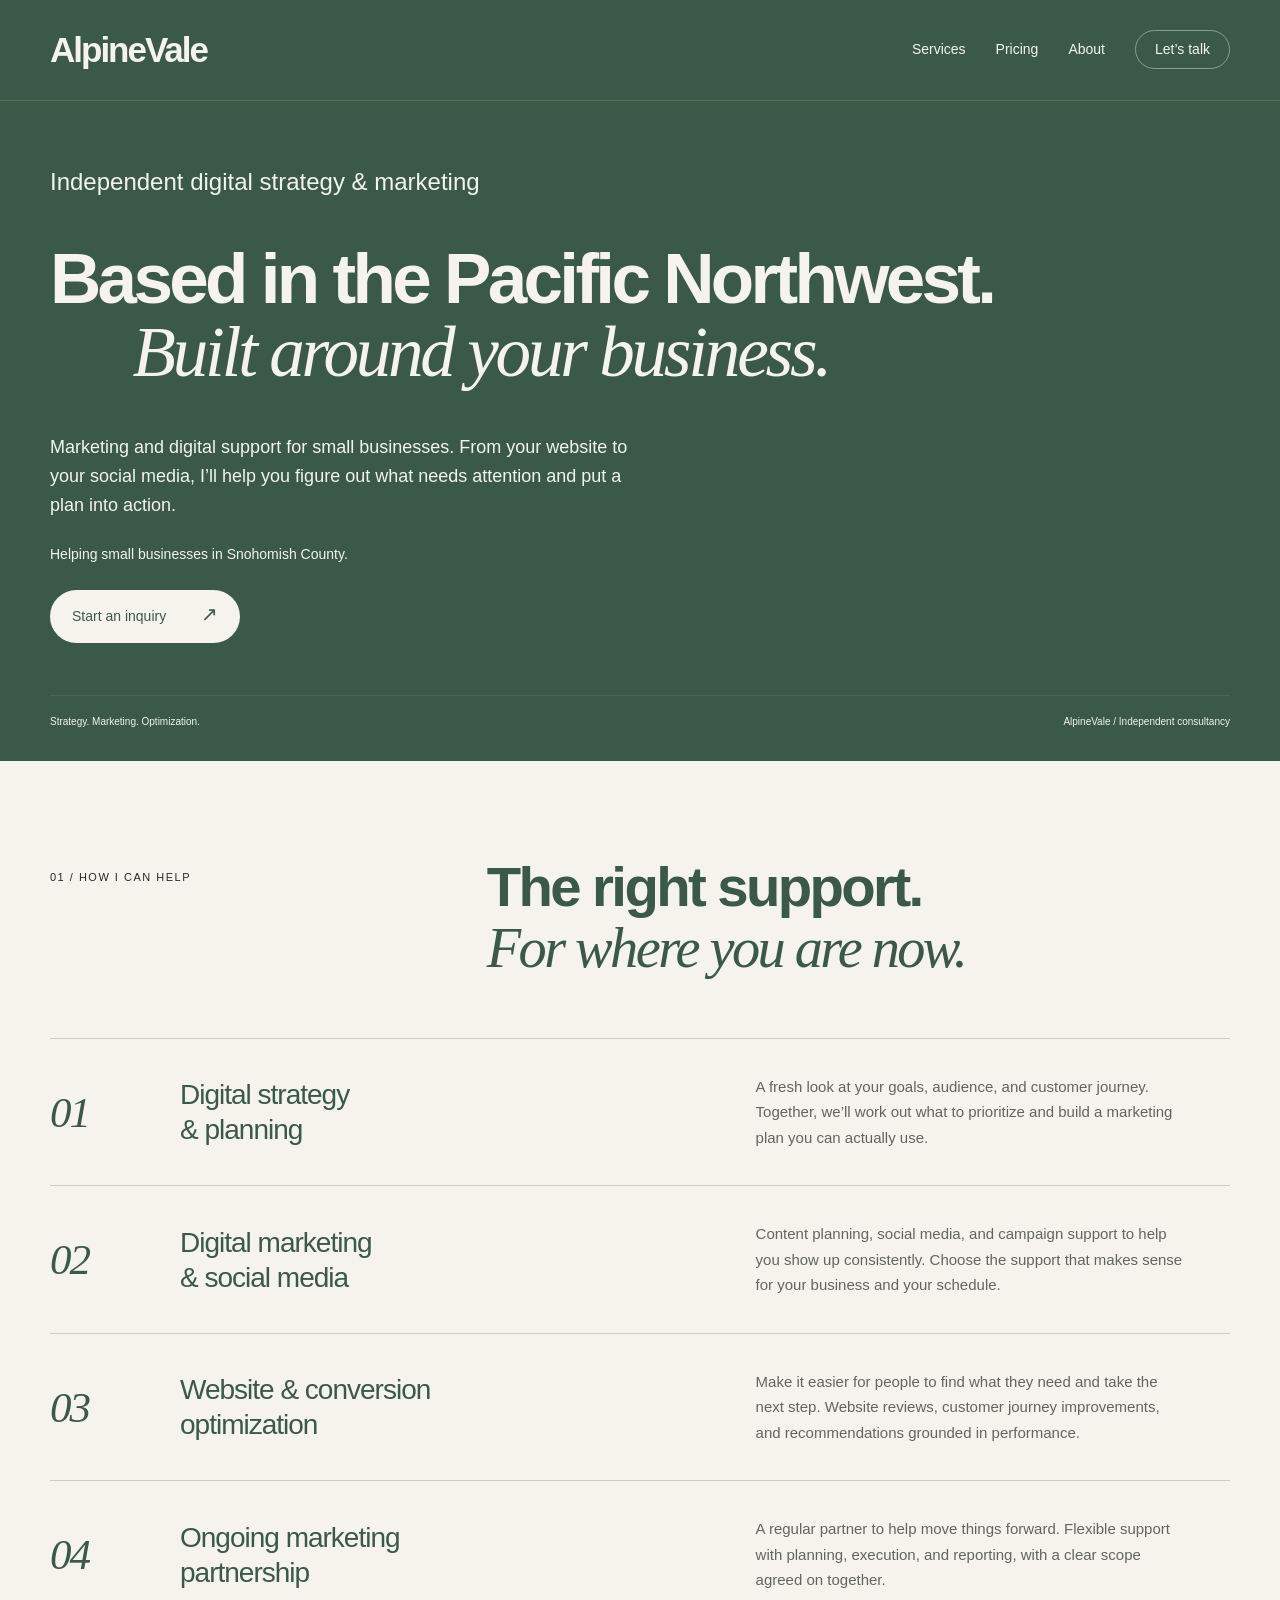
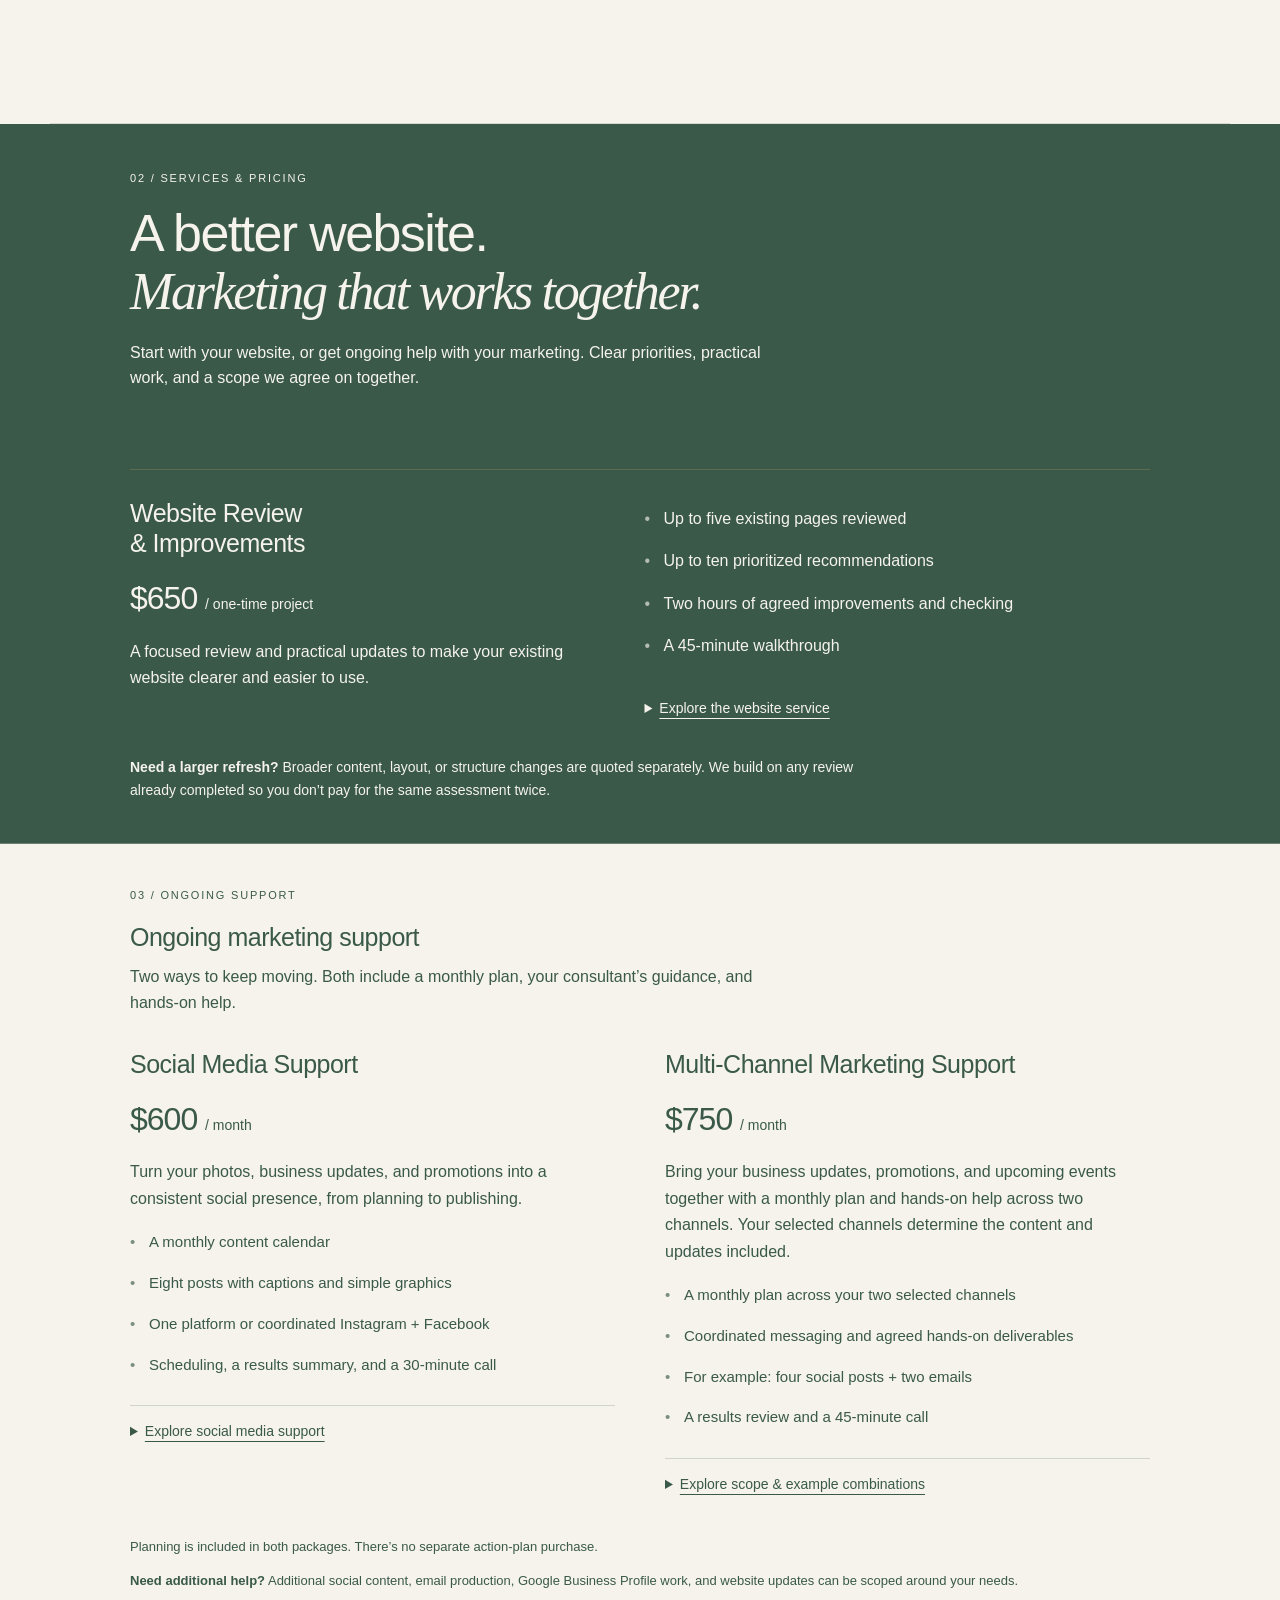
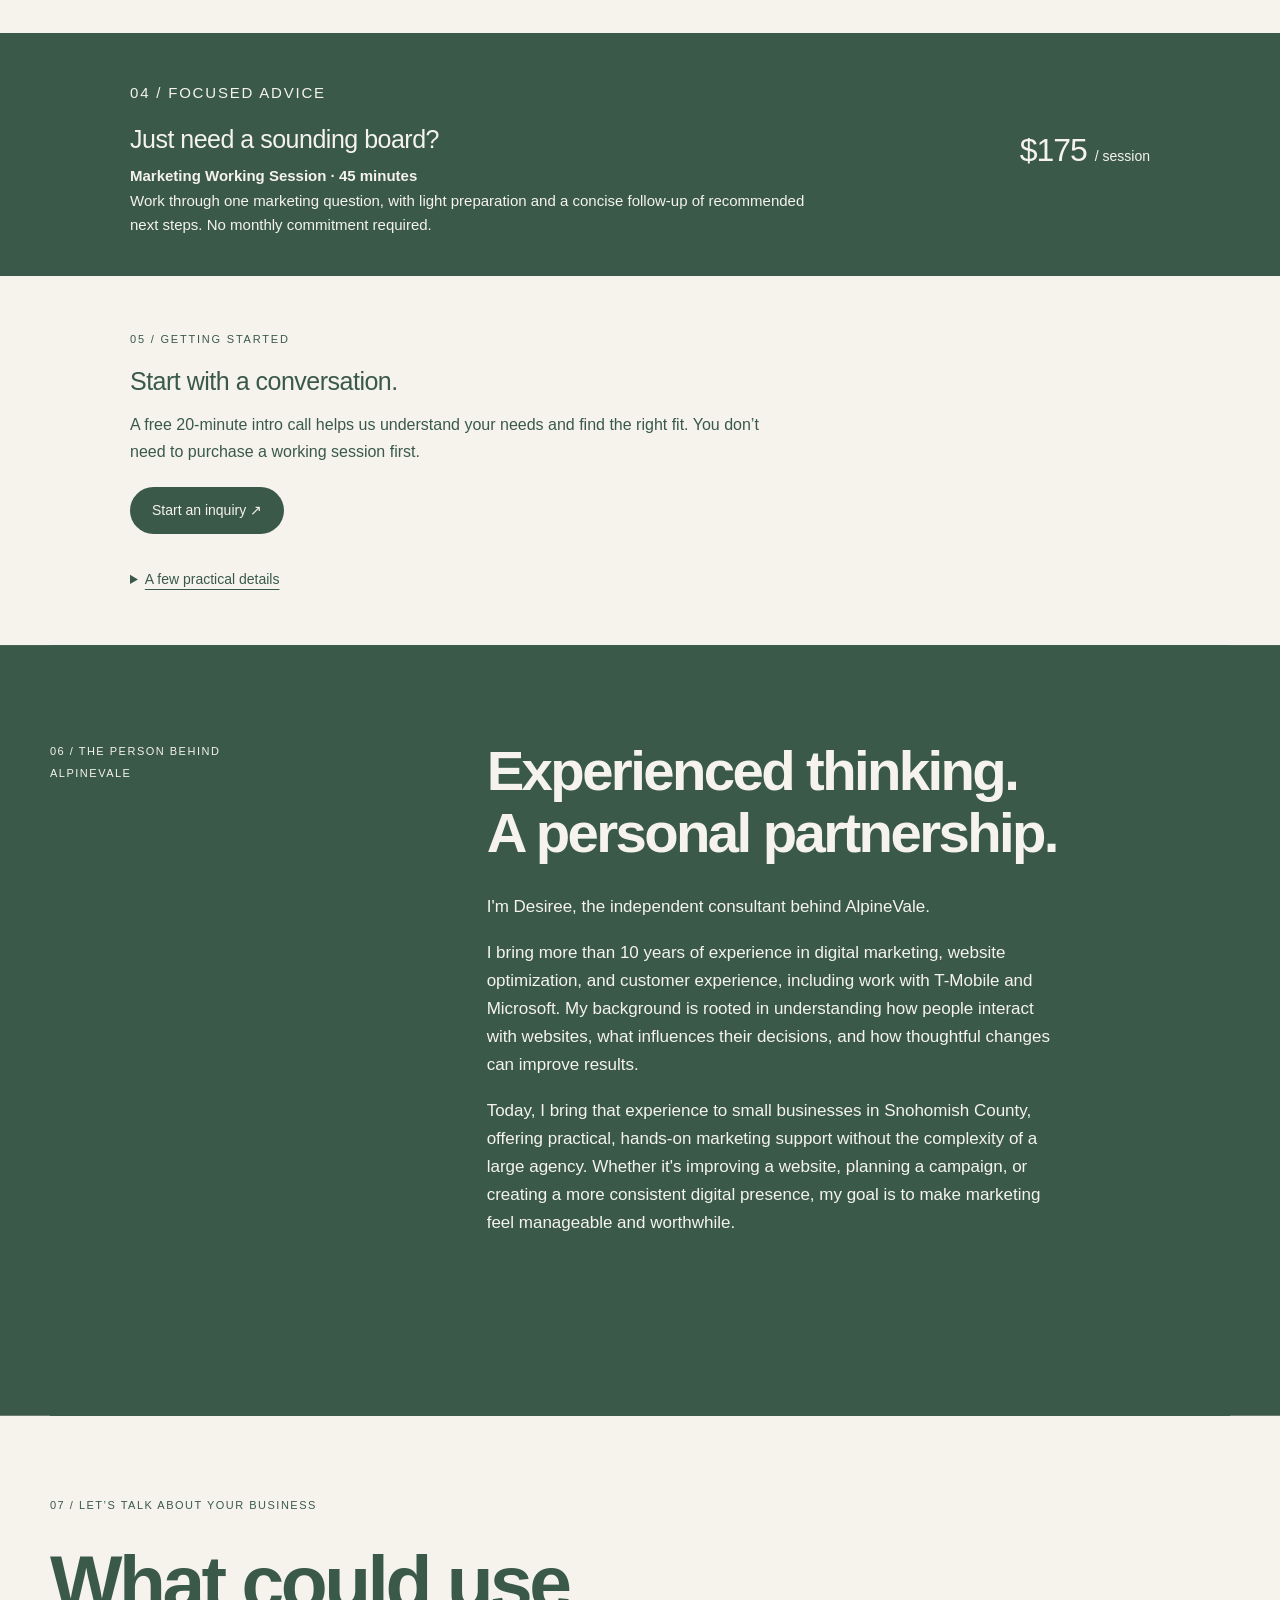
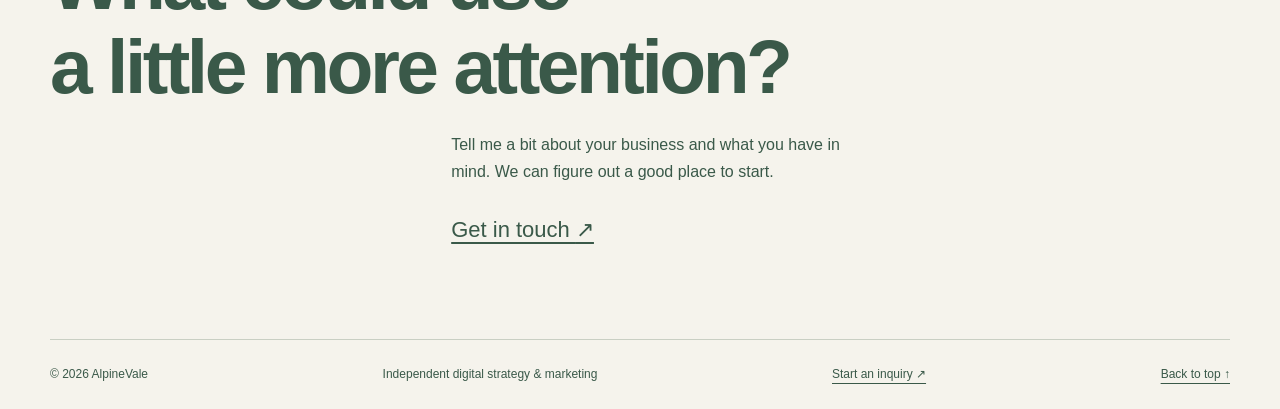
==== index.html @ caff0cfc "Restore alternating bands and section numbering" ====
<!doctype html>
<html lang="en">
<head>
<meta charset="utf-8">
<meta name="viewport" content="width=device-width,initial-scale=1">
<meta name="description" content="AlpineVale is an independent marketing consultancy offering digital strategy, social media, website optimization, and ongoing support.">
<title>AlpineVale , Digital strategy & marketing</title>
<style>
:root{--paper:#f5f3ec;--green:#3A5949;--ink:#252925;--muted:#60665e;--line:#c9cfc3}*{box-sizing:border-box}html{scroll-behavior:smooth;scroll-padding-top:30px}body{margin:0;background:var(--paper);color:var(--ink);font:16px/1.65 Arial,Helvetica,sans-serif}a{color:inherit;text-underline-offset:5px}a:focus-visible{outline:2px solid var(--green);outline-offset:6px}.wrap{width:min(1200px,calc(100% - 100px));margin:auto}.skip{position:absolute;top:-70px;left:20px;background:var(--paper);padding:12px}.skip:focus{top:10px}header{height:112px;display:flex;align-items:center;justify-content:space-between;border-bottom:1px solid var(--line)}.wordmark{font:36px Georgia,serif;letter-spacing:-1.6px;text-decoration:none;color:var(--green)}nav{display:flex;gap:34px;font-size:14px}nav a{text-decoration:none}nav a:hover{text-decoration:underline}.eyebrow{text-transform:uppercase;font-size:11px;letter-spacing:2px;font-weight:600}.hero{padding:83px 0 54px}.hero .eyebrow{color:var(--green)}h1,h2,h3{font-family:Georgia,'Times New Roman',serif;font-weight:400;color:var(--green)}h1{font-size:clamp(52px,6.7vw,90px);line-height:1.07;letter-spacing:-3.6px;max-width:980px;margin:35px 0 32px}.hero-bottom{display:flex;justify-content:space-between;align-items:flex-end;gap:50px}.intro{max-width:480px;font-size:18px;color:var(--muted);margin:0 0 30px}.button{display:inline-block;padding:15px 23px;background:var(--green);color:var(--paper);text-decoration:none;font-size:13px}.button:hover{background:#285444}.place{text-align:right;color:var(--muted);font-size:11px;letter-spacing:1.4px;text-transform:uppercase;padding-bottom:4px}.hero-rule{border-bottom:1px solid var(--line);margin-top:64px;display:flex;justify-content:space-between;padding-bottom:16px;font-size:11px;color:var(--muted)}section{padding:80px 0;border-bottom:1px solid var(--line)}.section-head{display:grid;grid-template-columns:1fr 2fr;gap:50px;margin-bottom:45px}.section-head .eyebrow{padding-top:12px}h2{font-size:clamp(35px,4vw,53px);line-height:1.14;letter-spacing:-1.5px;margin:0}.service{display:grid;grid-template-columns:70px 1fr 1fr;gap:28px;padding:29px 0;border-top:1px solid var(--line)}.number{font-size:12px;color:var(--muted);padding-top:8px}h3{font-size:27px;line-height:1.25;margin:0}.service p{margin:0;color:var(--muted);font-size:15px;max-width:430px}.approach{display:grid;grid-template-columns:repeat(3,1fr);gap:50px}.approach h3{font-size:25px;margin:16px 0 12px}.approach p{font-size:15px;color:var(--muted);margin:0}.about{display:grid;grid-template-columns:1fr 2fr;gap:50px}.about h2{margin-bottom:25px}.about p{color:var(--muted);max-width:650px;margin:0 0 18px}.signature{font-family:Georgia,serif;font-size:22px!important;color:var(--green)!important;margin-top:28px!important}footer{background:var(--green);color:var(--paper);margin-top:80px}.contact{padding:65px 0}.contact h2{color:var(--paper);max-width:700px;margin:24px 0}.contact p{color:#c7d1c7;max-width:480px;margin-bottom:27px}.contact a{font-size:18px}.footer-bottom{border-top:1px solid #496457;display:flex;justify-content:space-between;padding:25px 0;font-size:12px;color:#c7d1c7}.footer-bottom a{font-size:12px}@media(max-width:750px){.wrap{width:calc(100% - 40px)}header{height:88px}.wordmark{font-size:29px}nav{gap:17px;font-size:12px}.hero{padding-top:55px}h1{letter-spacing:-2px;font-size:54px}.hero-bottom{display:block}.place{text-align:left;margin-top:40px}.hero-rule{margin-top:35px}.section-head,.about{grid-template-columns:1fr;gap:20px}.service{grid-template-columns:30px 1fr;gap:16px}.service p{grid-column:2}.approach{grid-template-columns:1fr;gap:32px}section{padding:55px 0}.section-head{margin-bottom:32px}.footer-bottom{gap:18px;flex-wrap:wrap}footer{margin-top:55px}.contact{padding:50px 0}}@media(prefers-reduced-motion:reduce){html{scroll-behavior:auto}}
/* Full-width evergreen hero with warm ivory type. */
.hero{background:var(--green);color:var(--paper);box-shadow:0 0 0 100vmax var(--green);clip-path:inset(0 -100vmax);border-bottom-color:var(--green)}
.hero h1,.hero .eyebrow,.hero .intro,.hero .place,.hero .hero-rule{color:var(--paper)}
.hero .hero-rule{border-bottom-color:rgba(245,243,236,.35)}
.hero .button{background:var(--paper);color:var(--green)}
.hero .button:hover{background:#e5e1d5}
.hero a:focus-visible{outline-color:var(--paper)}
/* Alternate full-width section bands, beginning with the hero. */
main>section:nth-of-type(odd){background:var(--green);color:var(--paper);box-shadow:0 0 0 100vmax var(--green);clip-path:inset(0 -100vmax);border-bottom-color:var(--green)}
main>section:nth-of-type(odd) :is(h1,h2,h3,p,.eyebrow,.number){color:var(--paper)}
main>section:nth-of-type(odd) a:focus-visible{outline-color:var(--paper)}
footer{margin-top:0}
footer a:focus-visible{outline-color:var(--paper)}
/* A more expressive studio direction: bold type, softer accents, open layouts. */
body{font-family:'Segoe UI',Arial,sans-serif}
header{height:100px;background:var(--green);color:var(--paper);box-shadow:0 0 0 100vmax var(--green);clip-path:inset(0 -100vmax);border-bottom-color:#496457}
.wordmark{font-family:'Segoe UI',Arial,sans-serif;font-size:35px;font-weight:750;letter-spacing:-2px;color:var(--paper)}
nav{gap:30px}nav a:last-child{border:1px solid #8b9d8e;border-radius:40px;padding:7px 19px;margin-top:-8px;margin-bottom:-8px}
header a:focus-visible{outline-color:var(--paper)}
.eyebrow{font-size:11px;letter-spacing:1.5px;font-weight:500}
.hero{padding-top:62px;padding-bottom:30px}
h1,h2,h3{font-family:'Segoe UI',Arial,sans-serif}
h1{font-weight:600;font-size:clamp(62px,7.6vw,105px);line-height:1.03;letter-spacing:-5.5px;max-width:none;margin:40px 0 44px}
em{font-family:Georgia,'Times New Roman',serif;font-weight:400;letter-spacing:-.045em}
h1 em{display:inline-block;margin-left:14%}
.hero-bottom{align-items:flex-end;flex-direction:row;gap:70px}.hero-bottom>div:first-child{width:52%}
.intro{font-size:18px;max-width:460px;line-height:1.6;margin-bottom:24px}
.place{text-align:right;font-size:10px;line-height:1.9;max-width:240px}
.button{border-radius:40px;padding:14px 22px;font-size:14px;font-weight:500}.button span{margin-left:20px;font-size:20px;line-height:1}
.hero-rule{margin-top:52px;padding:18px 0 0;border-bottom:0;border-top:1px solid #496457;font-size:10px}
section{padding:95px 0}
.section-head{grid-template-columns:1fr 2fr;gap:65px;margin-bottom:58px}
h2{font-weight:550;font-size:clamp(37px,4.4vw,60px);line-height:1.09;letter-spacing:-2.6px}
.service{grid-template-columns:100px 1.15fr 1fr;gap:30px;padding:35px 0;align-items:center}
.service>.number{font:italic 43px Georgia,serif;letter-spacing:-2px;color:var(--green);padding:0}
.service h3{font-size:28px;font-weight:500;letter-spacing:-1px}.service p{line-height:1.7}
.approach{gap:60px}.approach>div:nth-child(2){padding-top:52px}.approach>div:nth-child(3){padding-top:104px}
.approach .number{font-size:10px;border-bottom:1px solid #6c8274;padding-bottom:13px;display:block}
.approach h3{font-size:29px;font-weight:500;letter-spacing:-1px;line-height:1.18;margin-top:24px}
.about{grid-template-columns:1fr 2fr;gap:65px}.about h2{margin-bottom:30px}.about p{font-size:17px;max-width:570px}.signature{font-style:italic}
.contact{padding:75px 0}.contact h2{font-size:clamp(50px,6vw,83px);max-width:900px;letter-spacing:-3.5px}.contact p{margin-left:34%;max-width:420px}.contact>a{display:inline-block;margin-left:34%;font-size:22px}
.footer-bottom{margin-top:15px}
@media(min-width:751px){.about>.eyebrow{max-width:180px;line-height:2}}
@media(max-width:750px){header{height:85px}.wordmark{font-size:29px}nav{gap:16px}nav a:last-child{padding:5px 12px}.hero{padding-top:45px}h1{font-size:clamp(44px,8vw,60px);letter-spacing:-2.7px;margin:34px 0}h1 em{margin-left:5%}.hero-bottom{display:flex;flex-direction:column;align-items:flex-start;gap:28px}.hero-bottom>div:first-child{width:100%}.intro{font-size:17px}.place{margin:0;max-width:none}.hero-rule{gap:20px;line-height:1.6;margin-top:35px}.hero-rule span{max-width:50%}section{padding:62px 0}.section-head,.about{grid-template-columns:1fr;gap:20px}.section-head{margin-bottom:35px}h2{letter-spacing:-1.5px}.service{grid-template-columns:40px 1fr;gap:18px;padding:27px 0;align-items:start}.service>.number{font-size:29px;line-height:1.2}.service h3{font-size:26px}.service p{grid-column:2}.approach{gap:35px}.approach>div:nth-child(n){padding-top:0}.approach h3{margin-top:18px}.about p{font-size:16px}.contact{padding:55px 0}.contact h2{letter-spacing:-2px}.contact p,.contact>a{margin-left:0}.footer-bottom{margin-top:0}}
/* Keep the opening headline together, scaling with the available width. */
.hero h1{font-size:clamp(32px,6.15vw,84px);letter-spacing:-.052em}
.hero h1 .headline-first{white-space:nowrap;display:inline-block}
@media(max-width:750px){.hero h1{font-size:clamp(20px,6.2vw,46px);letter-spacing:-.045em}.hero h1 em{font-size:1.24em}}
.hero>.eyebrow{font-size:clamp(18px,2vw,24px);letter-spacing:0;text-transform:none;font-weight:400}
.hero h1{font-size:clamp(30px,5.55vw,76px)}
.hero h1 em{margin-left:7%}
.hero-bottom>div:first-child{width:100%}
.hero .intro{max-width:600px}
.hero .local-note{font-size:14px;color:var(--paper);margin:0 0 24px}
@media(max-width:750px){.hero h1{font-size:clamp(18px,5.6vw,42px)}.hero h1 em{font-size:1.12em;margin-left:0}}

/* Pricing: open editorial rows, with scope tucked into native disclosures. */
.pricing-intro{max-width:610px;font-size:18px;margin:24px 0 0;line-height:1.65}
.pricing-group{display:flex;justify-content:space-between;gap:25px;align-items:baseline;margin:58px 0 18px;padding-bottom:15px;border-bottom:1px solid #8fa092}
.pricing-group h3{font-size:30px;letter-spacing:-1px}.pricing-group span{font-size:13px}
.price-row{display:grid;grid-template-columns:1fr 1.2fr .65fr;gap:35px;padding:32px 0;border-bottom:1px solid #8fa092;align-items:start}
.price-row h3{font-size:27px;letter-spacing:-.7px;max-width:290px}.price-copy>p{margin:0 0 13px;font-size:15px;line-height:1.7}
.price-amount{text-align:right;white-space:nowrap;font-size:29px;letter-spacing:-1px;line-height:1.2}.price-amount small{display:block;font-size:12px;letter-spacing:0;margin-top:8px;white-space:normal}
.price-copy details{font-size:14px}.price-copy summary{cursor:pointer;text-decoration:underline;text-underline-offset:5px;width:fit-content}.price-copy ul{padding-left:19px;margin:16px 0}.price-copy li{margin:7px 0}.price-copy details p{font-size:13px;line-height:1.65}
.pricing-note{font-size:13px;max-width:750px;margin:25px 0 0}.pricing-extras{display:grid;grid-template-columns:1fr 1fr;gap:45px;margin-top:55px}.pricing-extras h3{font-size:25px;margin-bottom:14px}.pricing-extras p{font-size:15px}.pricing-extras details{border-top:1px solid #8fa092;padding:15px 0;font-size:14px}.pricing-extras summary{cursor:pointer}.extra-line{display:flex;justify-content:space-between;gap:20px;margin:12px 0}.pricing-next{display:flex;justify-content:space-between;align-items:center;gap:35px;margin-top:45px;padding-top:35px;border-top:1px solid #8fa092}.pricing-next p{max-width:650px;margin:0;font-size:17px}.pricing-next .button{background:var(--paper);color:var(--green);white-space:nowrap}
summary:focus-visible{outline:2px solid currentColor;outline-offset:5px}
@media(max-width:750px){nav{gap:12px}nav a:last-child{padding:5px 9px}.price-row{grid-template-columns:1fr auto;gap:18px;padding:27px 0}.price-row h3{font-size:24px}.price-copy{grid-column:1/-1;grid-row:2}.price-amount{font-size:25px}.pricing-group{margin-top:40px;display:block}.pricing-group span{display:block;margin-top:9px}.pricing-group h3{font-size:27px}.pricing-extras{grid-template-columns:1fr;gap:25px}.pricing-next{display:block}.pricing-next .button{margin-top:25px}.pricing-intro{font-size:16px}}
@media(max-width:390px){.wordmark{font-size:25px}nav{gap:9px;font-size:11px}}
.implementation-note{padding:26px 0 0;max-width:850px}.implementation-note h3{font-size:22px;line-height:1.5}.implementation-note h3 span{display:inline-block;margin-left:18px;font:14px 'Segoe UI',Arial,sans-serif}.implementation-note p{font-size:14px;margin:12px 0;line-height:1.7}@media(max-width:750px){.implementation-note h3 span{display:block;margin-left:0}}
.price-row h3 sup{font-size:.6em;vertical-align:super;margin-left:3px}.price-row h3 sup a{text-decoration:none}#monthly-plan-note{scroll-margin-top:25px}

/* Approved symmetrical lattice: hero and about only. */
html,body{overflow-x:clip}header{background-color:#3a5949}
main>section:nth-of-type(odd){position:relative;isolation:isolate}
main>section:nth-of-type(odd)::before{content:"";position:absolute;z-index:-1;pointer-events:none;inset:0 calc((100vw - 100%)/-2);background-color:#3a5949}
#main>.hero::before,#main>#about::before{background-image:url('/assets/alpine-pattern.svg');background-size:220px auto;background-position:center top;background-repeat:repeat}
@media(max-width:750px){#main>.hero::before,#main>#about::before{background-size:176px auto}}
footer{background:#f5f3ec;color:#3a5949}footer :is(h2,p,a,.eyebrow,.footer-bottom){color:#3a5949}.footer-bottom{border-top-color:#c9cfc3}footer a:focus-visible{outline-color:#3a5949}

/* Full-width gold edge finishes the hero wallpaper. */
header{border-bottom-color:transparent}
#main>.hero::after{content:"";position:absolute;pointer-events:none;top:0;left:calc((100vw - 100%)/-2);width:100vw;border-top:1px solid rgba(223,187,114,.20)}

#main>#pricing{padding:0;background:#f5f3ec;color:#3a5949;box-shadow:0 0 0 100vmax #f5f3ec;clip-path:inset(0 -100vmax);border:0}
#main>#pricing::before{background:#f5f3ec}
#pricing .wrap{width:auto;max-width:1100px;margin:auto;padding:0 40px}
#pricing section{padding:0;border:0;box-shadow:none;clip-path:none}
#pricing :is(h2,h3,p,a,li,summary,label){color:inherit}
#pricing :is(h2,h3,p){margin:0}#pricing h2{font:500 30px/1.2 Arial,sans-serif;letter-spacing:-.8px}#pricing h3{font:500 20px/1.3 Arial,sans-serif;letter-spacing:0}#pricing em{font-family:Georgia,serif;font-weight:400}
#pricing .pricing-heading{font-size:clamp(32px,5vw,52px);line-height:1.1;letter-spacing:-1.6px}#pricing .eyebrow{font-size:11px;letter-spacing:1.8px;text-transform:uppercase;margin-bottom:18px}
#pricing .intro{padding:46px 0 30px;max-width:none;font-size:16px}#pricing .intro p:last-child{max-width:650px;margin-top:20px}
#pricing .website{padding:24px 0 42px}#pricing .website-grid{display:grid;grid-template-columns:1fr 1.1fr;gap:55px;border-top:1px solid #3a594933;padding-top:28px}
#pricing .price{font-size:32px;margin:14px 0;letter-spacing:-1px}#pricing .price span{font-size:14px;letter-spacing:0}#pricing .description{max-width:520px}
#pricing .features{list-style:none;padding:0;margin:0}#pricing .features li{padding:8px 0 8px 19px;position:relative}#pricing .features li:before{content:'•';position:absolute;left:0;opacity:.65}
#pricing details{margin-top:20px}#pricing summary{cursor:pointer;font-size:14px;text-decoration:underline;text-underline-offset:5px;padding:10px 0}#pricing details p{font-size:14px;margin-top:12px}#pricing .larger{font-size:14px;margin-top:25px;max-width:760px}
#pricing .monthly{background:#3a5949;color:#f5f3ec;padding:42px 0;box-shadow:0 0 0 100vmax #3a5949;clip-path:inset(0 -100vmax)}#pricing .section-intro{margin-top:12px;max-width:650px}
#pricing .plans{display:grid;grid-template-columns:1fr 1fr;gap:50px;margin-top:32px;align-items:start}#pricing .plan h3{font-size:25px;letter-spacing:-.5px}#pricing .plan .features{margin-top:10px;font-size:15px}#pricing .plan details{border-top:1px solid #f5f3ec33;padding-top:4px}
#pricing .note{font-size:13px}#pricing .shared{margin-top:30px}#pricing .example{margin:20px 0 5px;padding:18px;background:#304d3e}#pricing .example label{display:block;font-size:13px;margin-bottom:8px}#pricing select{font:16px Arial,sans-serif;width:100%;padding:10px;background:#f5f3ec;color:#3a5949;border:0;border-radius:3px}#pricing .example-output{margin-top:14px}
#pricing .session{padding:32px 0}#pricing .session-grid{display:grid;grid-template-columns:1fr auto;gap:24px;align-items:start}#pricing .session p{max-width:700px;font-size:15px;margin-top:10px}#pricing .session .price{font-size:32px;margin:0}
#pricing .getting-started{padding:30px 0 44px;border-top:1px solid #3a594933}#pricing .getting-started h2{font-size:25px}#pricing .getting-started>p{max-width:650px;margin-top:16px}#pricing .practical{margin-top:24px;max-width:780px}#pricing .practical .features{font-size:14px;margin-top:8px}#pricing .pricing-cta{display:inline-block;margin-top:22px;padding:12px 22px;border-radius:28px;background:#3a5949;color:#f5f3ec;text-decoration:none;font-size:14px}
@media(max-width:750px){#pricing .wrap{padding:0}#pricing .monthly>.wrap{padding:0}#pricing .website-grid,#pricing .plans{grid-template-columns:1fr;gap:28px}#pricing .plan+.plan{border-top:1px solid #f5f3ec33;padding-top:28px}#pricing .session-grid{grid-template-columns:1fr;gap:12px}}

/* Consistent service and supporting headings. */
#pricing h2:not(.pricing-heading),#pricing h3,#pricing .plan h3,#pricing .getting-started h2{font-family:Arial,Helvetica,sans-serif;font-size:25px;font-weight:500;line-height:1.2;letter-spacing:-.5px}

/* Alternating content bands with the approved gold lattice. */
#pricing .website-band,#pricing .session{position:relative;isolation:isolate;background:transparent;color:#f5f3ec}
#pricing .website-band::before,#pricing .session::before{content:"";position:absolute;inset:0 calc((100vw - 100%)/-2);z-index:-1;pointer-events:none;background:#3a5949 url('/assets/alpine-pattern.svg') repeat center top/220px auto}
#pricing .website-band .website-grid{border-top-color:rgba(223,187,114,.2)}
#pricing .monthly{background:#f5f3ec;color:#3a5949;box-shadow:0 0 0 100vmax #f5f3ec}
#pricing .plan details{border-top-color:#3a594933}
#pricing .example{background:#e9ecdf;color:#3a5949}
#pricing .session{padding:38px 0}
#pricing .getting-started{border-top:0;padding:38px 0 44px}
#pricing a:focus-visible,#pricing summary:focus-visible,#pricing select:focus-visible{outline-color:currentColor}
@media(max-width:750px){#pricing .website-band::before,#pricing .session::before{background-size:176px auto}#pricing .plan+.plan{border-top-color:#3a594933}}
#pricing .website-band .intro{color:#f5f3ec}
</style>
</head>
<body>
<a class="skip" href="#main">Skip to content</a>
<div class="wrap">
<header><a class="wordmark" href="#" aria-label="AlpineVale home">AlpineVale</a><nav aria-label="Main navigation"><a href="#services">Services</a><a href="#pricing">Pricing</a><a href="#about">About</a><a href="/contact/">Let’s talk</a></nav></header>
<main id="main">
<section class="hero" aria-labelledby="hero-title">
<div class="eyebrow">Independent digital strategy & marketing</div>
<h1 id="hero-title"><span class="headline-first">Based in the Pacific Northwest.</span><br><em>Built around your business.</em></h1>
<div class="hero-bottom"><div><p class="intro">Marketing and digital support for small businesses. From your website to your social media, I’ll help you figure out what needs attention and put a plan into action.</p><p class="local-note">Helping small businesses in Snohomish County.</p><a class="button" href="/contact/">Start an inquiry <span aria-hidden="true">&nbsp; ↗</span></a></div></div>
<div class="hero-rule"><span>Strategy. Marketing. Optimization.</span><span>AlpineVale / Independent consultancy</span></div>
</section>
<section id="services" aria-labelledby="services-title">
<div class="section-head"><span class="eyebrow">01 / How I can help</span><h2 id="services-title">The right support.<br><em>For where you are now.</em></h2></div>
<div class="service"><span class="number">01</span><h3>Digital strategy<br>& planning</h3><p>A fresh look at your goals, audience, and customer journey. Together, we’ll work out what to prioritize and build a marketing plan you can actually use.</p></div>
<div class="service"><span class="number">02</span><h3>Digital marketing<br>& social media</h3><p>Content planning, social media, and campaign support to help you show up consistently. Choose the support that makes sense for your business and your schedule.</p></div>
<div class="service"><span class="number">03</span><h3>Website & conversion<br>optimization</h3><p>Make it easier for people to find what they need and take the next step. Website reviews, customer journey improvements, and recommendations grounded in performance.</p></div>
<div class="service"><span class="number">04</span><h3>Ongoing marketing<br>partnership</h3><p>A regular partner to help move things forward. Flexible support with planning, execution, and reporting, with a clear scope agreed on together.</p></div>
</section>
<section id="pricing" aria-labelledby="pricing-title">
<div class="wrap website-band">
<section class="intro"><p class="eyebrow">02 / Services &amp; pricing</p><h2 id="pricing-title" class="pricing-heading">A better website.<br><em>Marketing that works together.</em></h2><p>Start with your website, or get ongoing help with your marketing. Clear priorities, practical work, and a scope we agree on together.</p></section>
<section class="website" aria-labelledby="website-title"><div class="website-grid"><div><h2 id="website-title">Website Review<br>&amp; Improvements</h2><p class="price">$650 <span>/ one-time project</span></p><p class="description">A focused review and practical updates to make your existing website clearer and easier to use.</p></div><div><ul class="features"><li>Up to five existing pages reviewed</li><li>Up to ten prioritized recommendations</li><li>Two hours of agreed improvements and checking</li><li>A 45-minute walkthrough</li></ul><details><summary>Explore the website service</summary><p><strong>The review:</strong> Messaging, navigation, and how easily customers can find information and take the next step. You receive a concise list of priorities and the reasons behind them.</p><p><strong>The improvements:</strong> One agreed batch of small changes, such as button wording, links, image swaps, or minor edits to existing text. The two-hour allowance includes implementation and checking; the number of updates depends on complexity.</p><p><strong>Before we start:</strong> We confirm website access and platform suitability. You provide needed materials and approve the changes.</p><p>New pages, substantial copywriting, redesigns, and technical troubleshooting are quoted separately. This is not a comprehensive technical, SEO, or accessibility audit.</p></details></div></div><p class="larger"><strong>Need a larger refresh?</strong> Broader content, layout, or structure changes are quoted separately. We build on any review already completed so you don’t pay for the same assessment twice.</p></section>
</div>
<section class="monthly" aria-labelledby="monthly-title"><div class="wrap"><p class="eyebrow">03 / Ongoing support</p><h2 id="monthly-title">Ongoing marketing support</h2><p class="section-intro">Two ways to keep moving. Both include a monthly plan, your consultant’s guidance, and hands-on help.</p><div class="plans">
<article class="plan"><h3>Social Media Support</h3><p class="price">$600 <span>/ month</span></p><p class="description">Turn your photos, business updates, and promotions into a consistent social presence, from planning to publishing.</p><ul class="features"><li>A monthly content calendar</li><li>Eight posts with captions and simple graphics</li><li>One platform or coordinated Instagram + Facebook</li><li>Scheduling, a results summary, and a 30-minute call</li></ul><details><summary>Explore social media support</summary><p>Your content calendar reflects your priorities, promotions, and seasonal needs. Posts use your existing photos and brand materials and include up to two simple carousels of three slides each.</p><p>Coordinated Instagram and Facebook means sharing the same eight core posts across both platforms, rather than eight unique posts per platform. Content is scheduled after your approval.</p><p>You provide photos, business updates, and timely feedback. One consolidated revision round is included.</p><p>Photography, video production, paid advertising, and daily comment or inbox management are not included. Additional work is quoted separately.</p></details></article>
<article class="plan"><h3>Multi-Channel Marketing Support</h3><p class="price">$750 <span>/ month</span></p><p class="description">Bring your business updates, promotions, and upcoming events together with a monthly plan and hands-on help across two channels. Your selected channels determine the content and updates included.</p><ul class="features"><li>A monthly plan across your two selected channels</li><li>Coordinated messaging and agreed hands-on deliverables</li><li>For example: four social posts + two emails</li><li>A results review and a 45-minute call</li></ul><details><summary>Explore scope &amp; example combinations</summary><p>We agree on your two channels and monthly priorities, then I prepare the included work and publish or schedule it after your approval. Social + email includes four social posts and two emails. Social + website includes four social posts and one website update batch. Email + website includes two emails and one website update batch. Your proposal confirms the combination; these are alternatives, not cumulative allowances.</p><div class="example"><label for="channel-pair">What could a month look like?</label><select id="channel-pair"><option value="social-email">Social + email</option><option value="social-web">Social + website</option><option value="email-web">Email + website</option></select><div class="example-output" aria-live="polite"><strong id="deliverables">Four social posts + two emails</strong><p id="scenario">Four social posts plus two emails, such as a newsletter and workshop announcement, or an invitation and reminder.</p></div></div><p><strong>Email scope:</strong> Two emails per month when email is one of your selected channels. Each includes up to 400 words, a subject line, and a call to action, drafted from your supplied business updates. Includes formatting in an existing template, one audience per send, link checks, scheduling after approval, and one consolidated revision round. The emails can cover different topics, such as a newsletter and workshop announcement, or an invitation and reminder. Additional emails and other work are scoped and quoted separately, with approval before work begins. Original research, new templates, automations, and list cleanup are quoted separately.</p><p><strong>Website scope:</strong> An agreed batch of text, image, or link updates on a supported platform, capped at 90 minutes. Redesigns, new features, and technical repairs are separate.</p><p>You supply existing assets, business information, access, and timely approval. One consolidated revision round is included. We review available results to inform the next month’s priorities.</p></details></article>
</div><p class="note shared">Planning is included in both packages. There’s no separate action-plan purchase.</p><p class="note" style="margin-top:12px"><strong>Need additional help?</strong> Additional social content, email production, Google Business Profile work, and website updates can be scoped around your needs.</p></div></section>
<div class="wrap"><section class="session" aria-labelledby="session-title"><p class="eyebrow">04 / Focused advice</p><div class="session-grid"><div><h3 id="session-title">Just need a sounding board?</h3><p><strong>Marketing Working Session · 45 minutes</strong><br>Work through one marketing question, with light preparation and a concise follow-up of recommended next steps. No monthly commitment required.</p></div><p class="price">$175 <span>/ session</span></p></div></section>
<section class="getting-started" aria-labelledby="start-title"><p class="eyebrow">05 / Getting started</p><h2 id="start-title">Start with a conversation.</h2><p>A free 20-minute intro call helps us understand your needs and find the right fit. You don’t need to purchase a working session first.</p><a class="pricing-cta" href="/contact/">Start an inquiry ↗</a><details class="practical"><summary>A few practical details</summary><ul class="features"><li>The free intro call covers fit and services. Detailed reviews, recommendations, and planning happen in the paid work.</li><li>Your proposal confirms deliverables, price, timing, and what I’ll need from you. Monthly packages include a kickoff and initial direction; we agree on the first month’s schedule before work begins.</li><li>Monthly services include one consolidated round of revisions. Extra work is quoted and approved separately. We account for overlapping work when combining services.</li><li>Applicable taxes, paid tools, and outside costs are separate.</li><li>No sales, lead, or follower results are guaranteed. Final scope and pricing are confirmed in your proposal.</li></ul></details></section>
</div>
</section>
<section hidden aria-hidden="true"></section>
<section id="about" class="about" aria-labelledby="about-title"><span class="eyebrow">06 / The person behind AlpineVale</span><div><h2 id="about-title">Experienced thinking.<br>A personal partnership.</h2><p>I'm Desiree, the independent consultant behind AlpineVale.</p><p>I bring more than 10 years of experience in digital marketing, website optimization, and customer experience, including work with T-Mobile and Microsoft. My background is rooted in understanding how people interact with websites, what influences their decisions, and how thoughtful changes can improve results.</p><p>Today, I bring that experience to small businesses in Snohomish County, offering practical, hands-on marketing support without the complexity of a large agency. Whether it's improving a website, planning a campaign, or creating a more consistent digital presence, my goal is to make marketing feel manageable and worthwhile.</p><p class="signature">Desiree Kurkowski</p></div></section>
</main></div>
<footer id="contact"><div class="wrap"><div class="contact"><span class="eyebrow">07 / Let’s talk about your business</span><h2>What could use<br>a little more attention?</h2><p>Tell me a bit about your business and what you have in mind. We can figure out a good place to start.</p><a href="/contact/">Get in touch <span aria-hidden="true">↗</span></a></div><div class="footer-bottom"><span>© 2026 AlpineVale</span><span>Independent digital strategy & marketing</span><a href="/contact/">Start an inquiry ↗</a><a href="#main">Back to top ↑</a></div></div></footer>
<script src="/assets/pricing.js" defer></script></body>
</html>
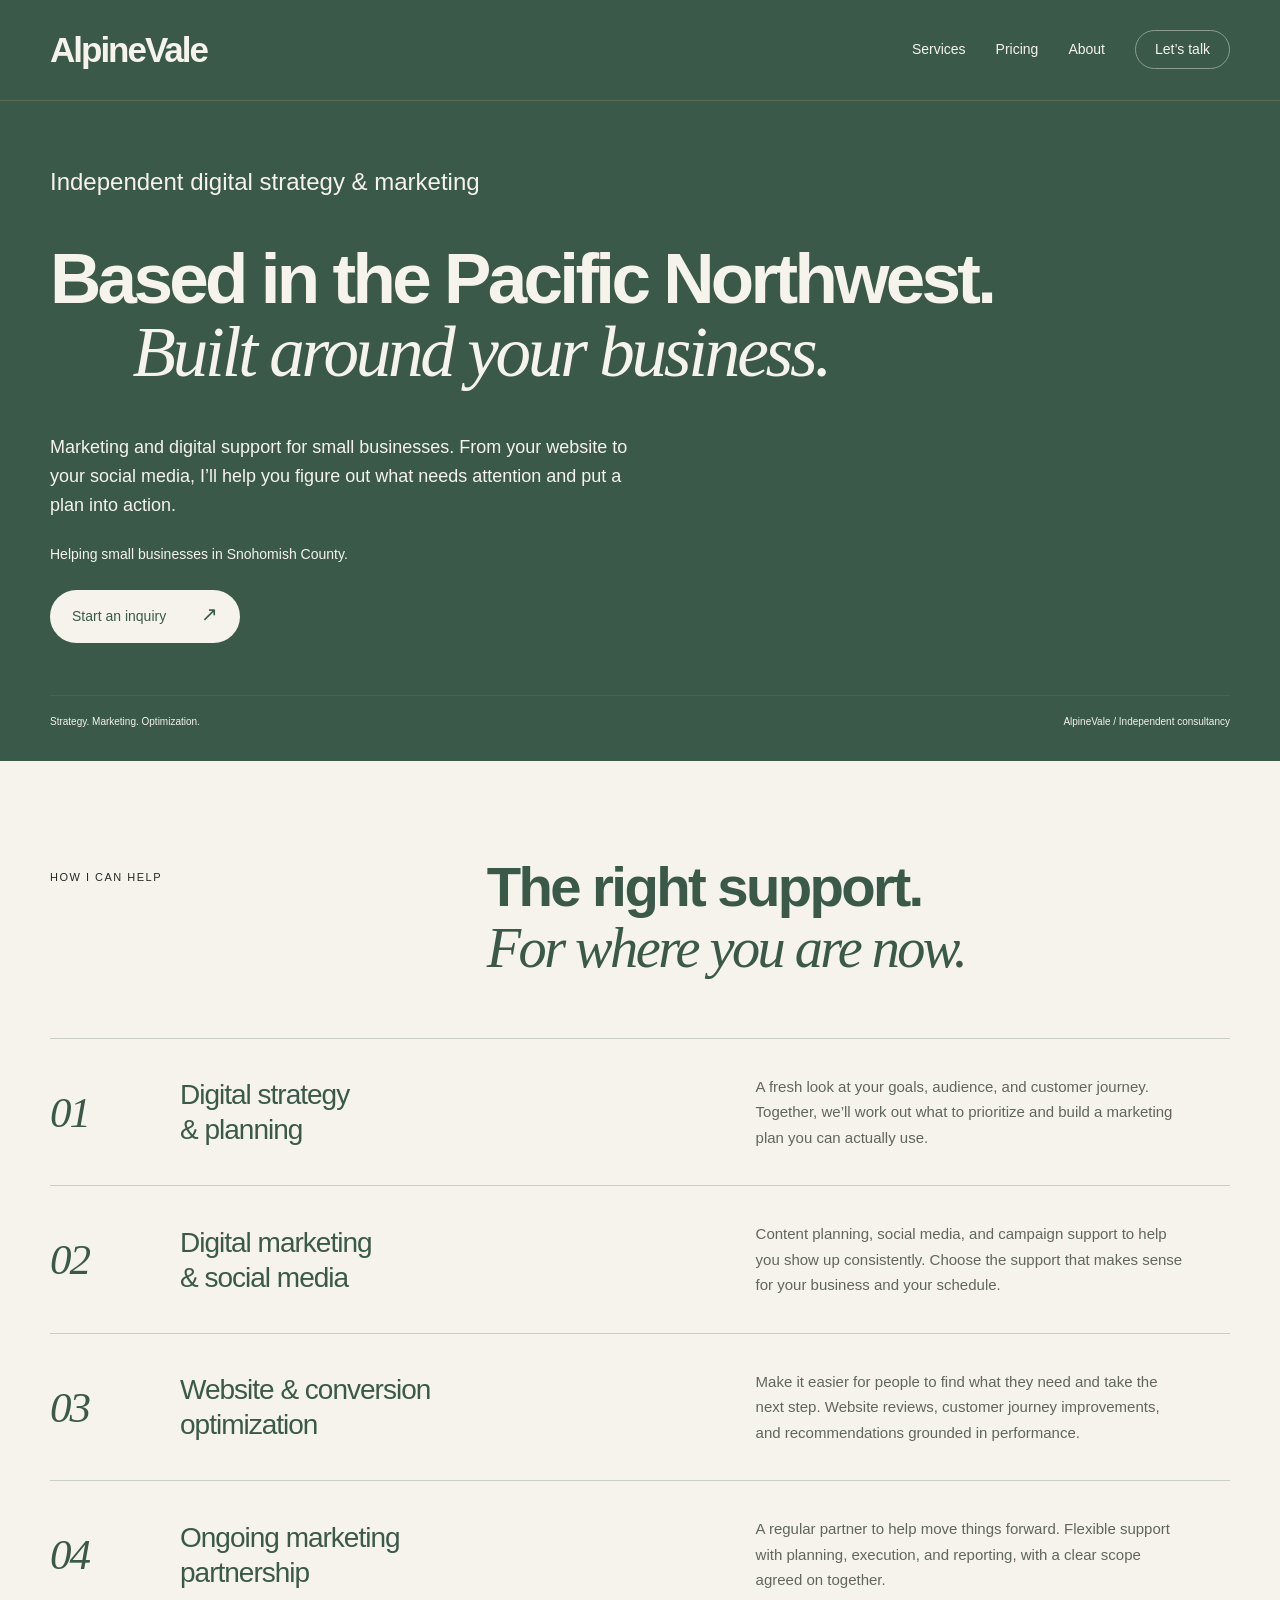
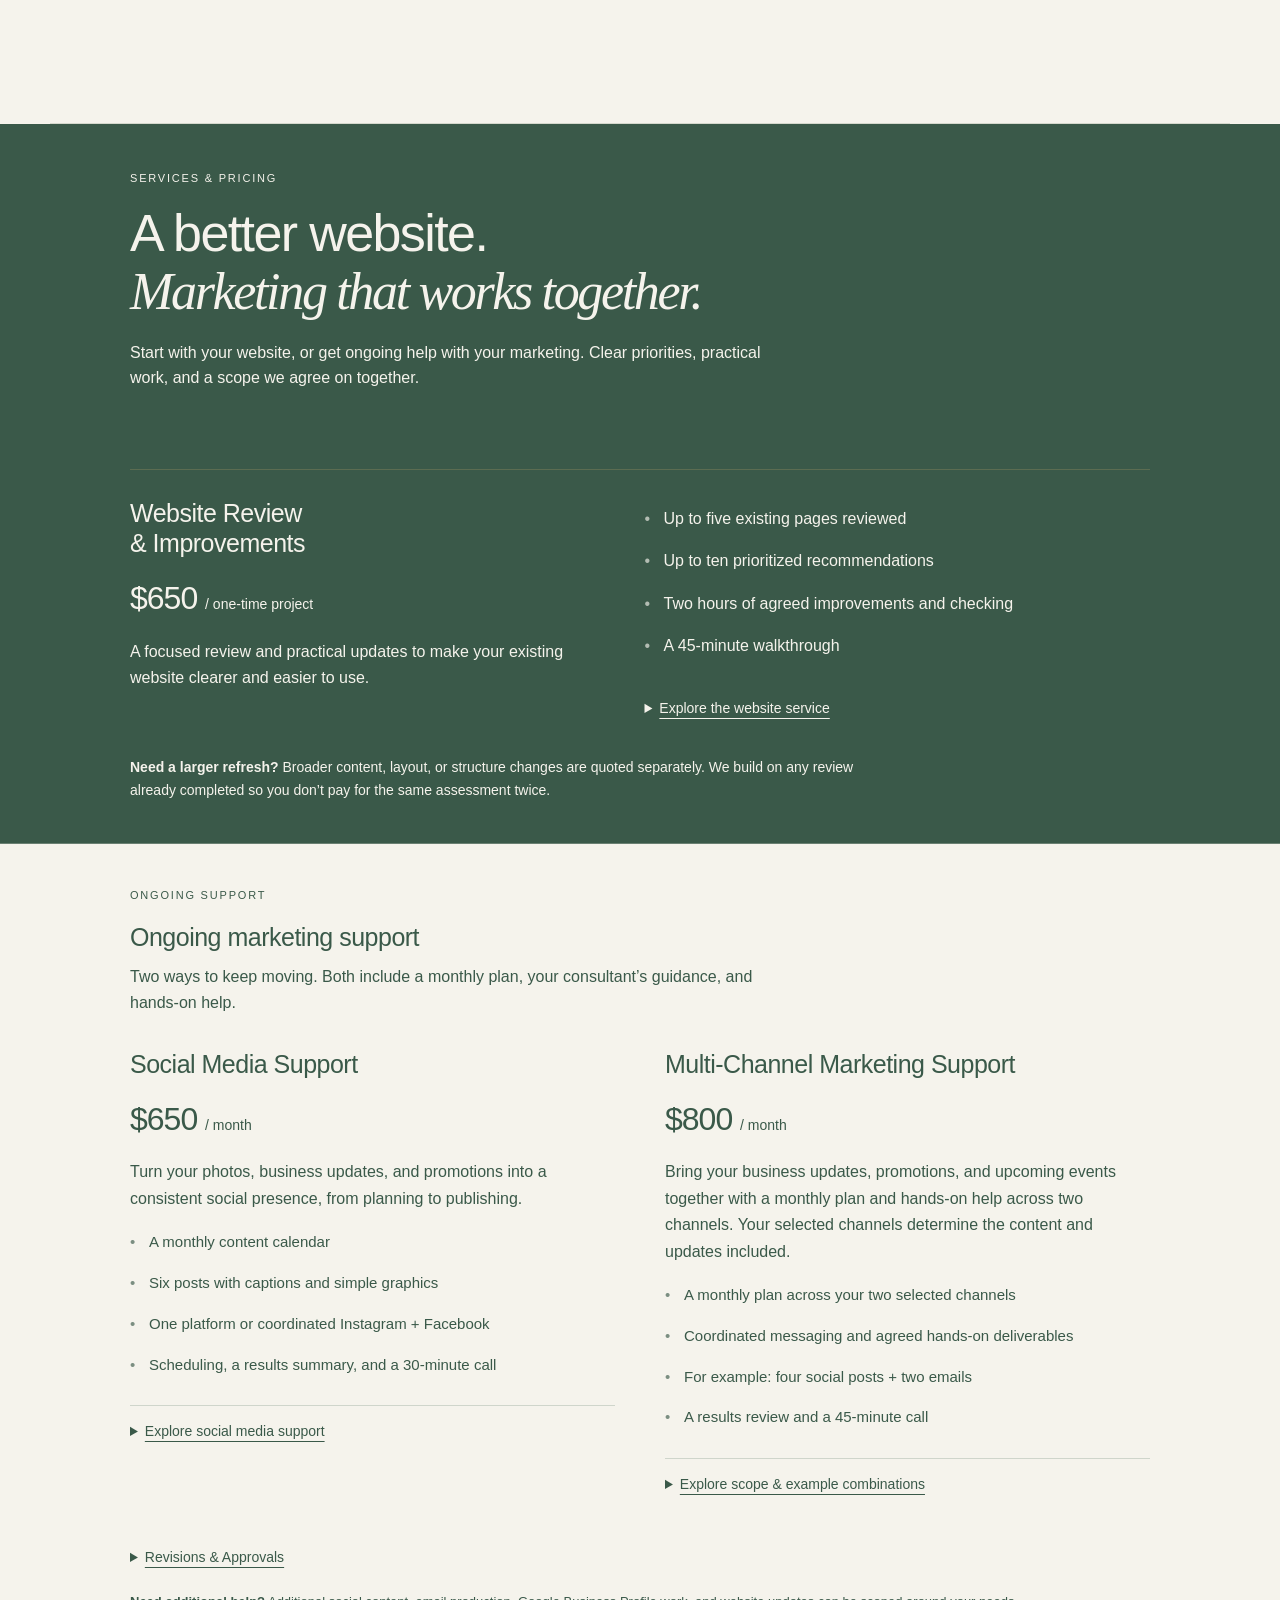
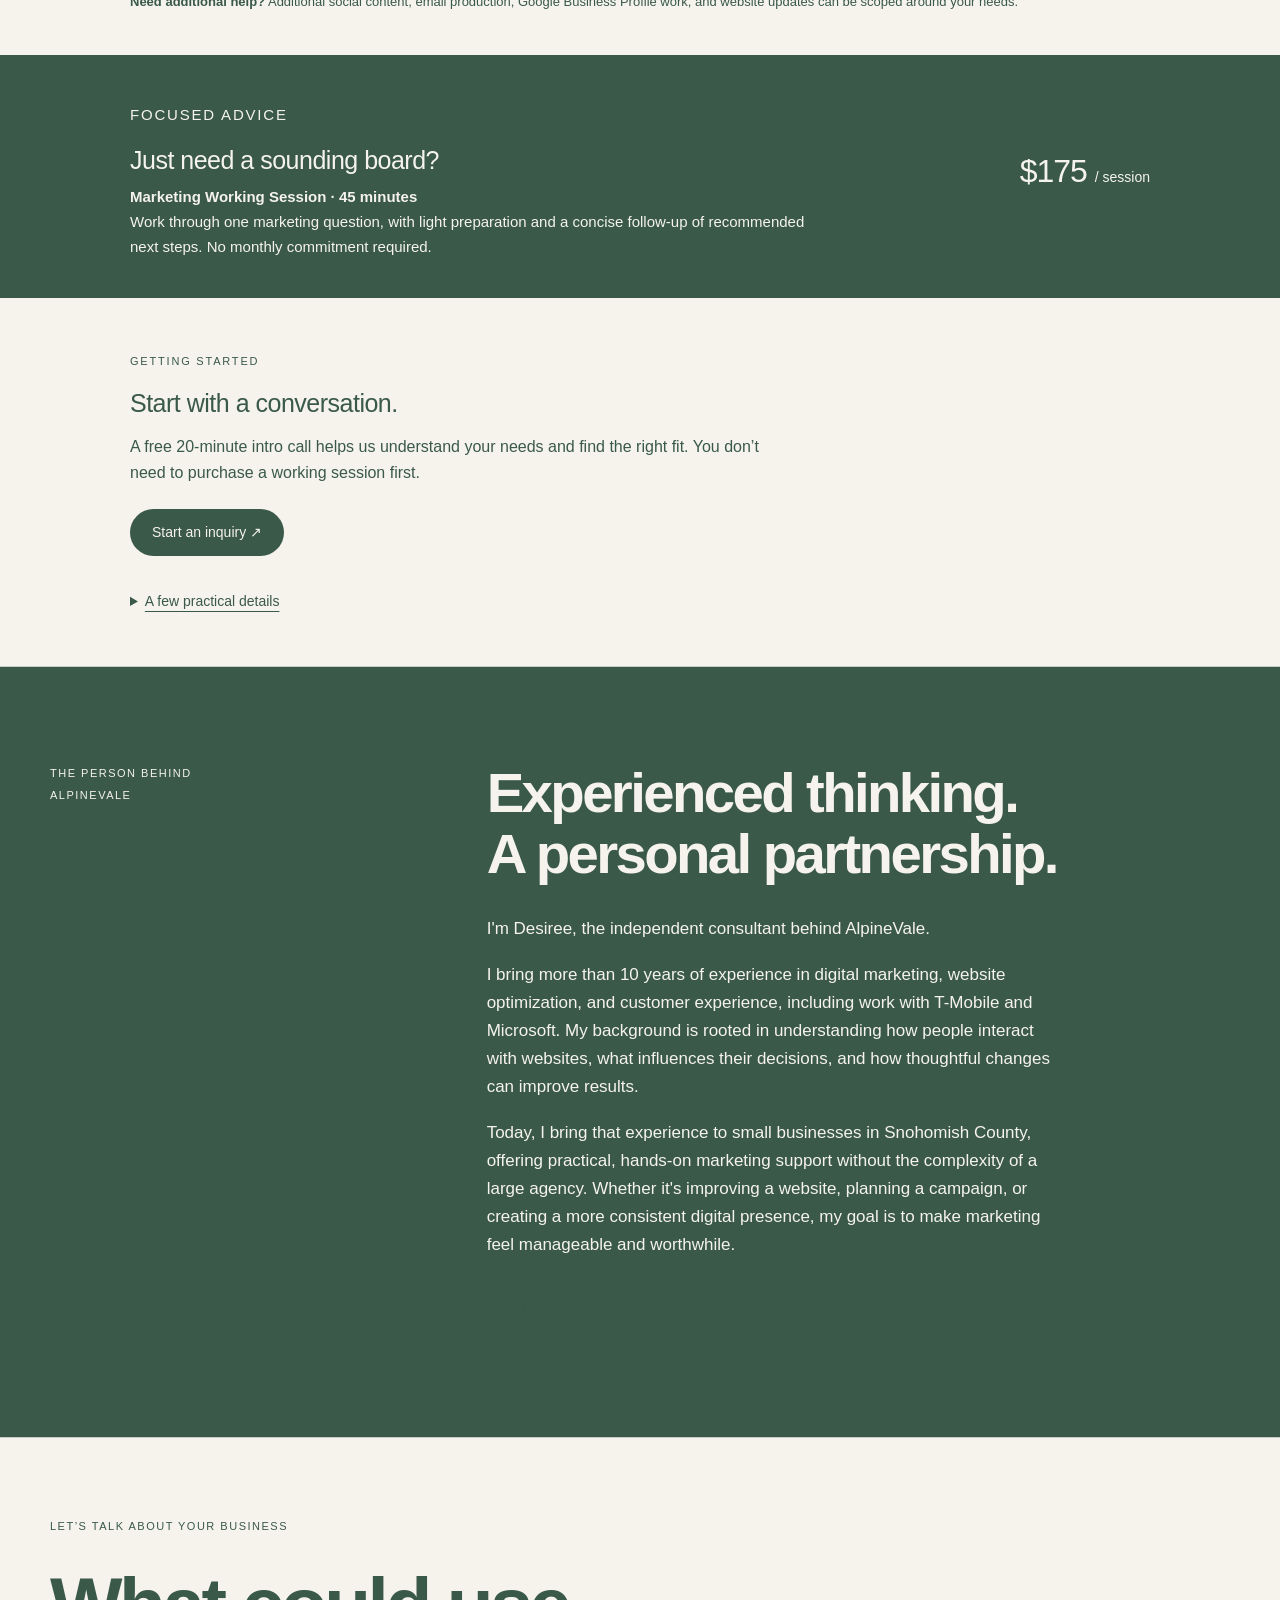
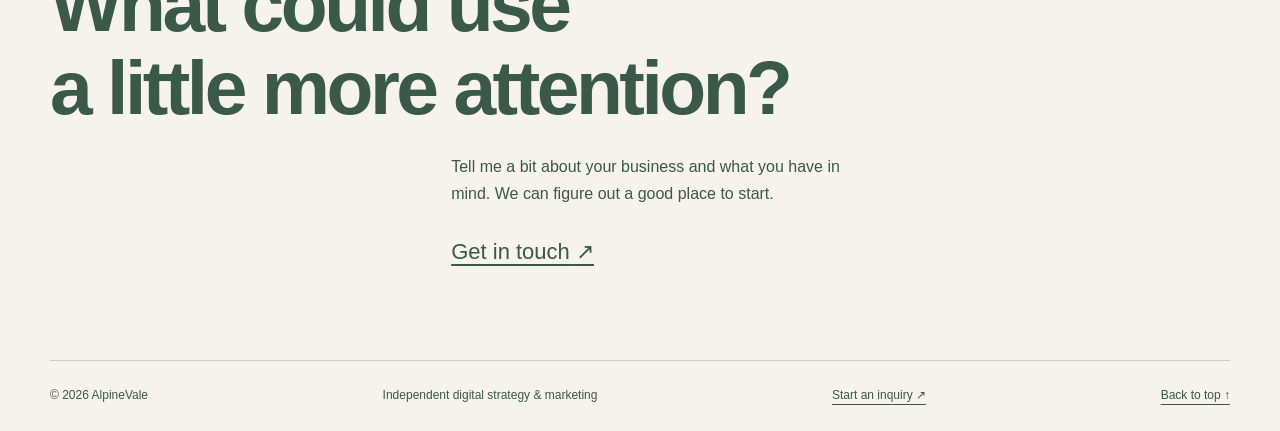
==== commit 2c63d594: "Update approved pricing and revision policy Social support is $650/month for six posts; multi-channe" ====
--- a/index.html
+++ b/index.html
@@ -138,7 +138,7 @@
 <div class="hero-rule"><span>Strategy. Marketing. Optimization.</span><span>AlpineVale / Independent consultancy</span></div>
 </section>
 <section id="services" aria-labelledby="services-title">
-<div class="section-head"><span class="eyebrow">01 / How I can help</span><h2 id="services-title">The right support.<br><em>For where you are now.</em></h2></div>
+<div class="section-head"><span class="eyebrow">How I can help</span><h2 id="services-title">The right support.<br><em>For where you are now.</em></h2></div>
 <div class="service"><span class="number">01</span><h3>Digital strategy<br>& planning</h3><p>A fresh look at your goals, audience, and customer journey. Together, we’ll work out what to prioritize and build a marketing plan you can actually use.</p></div>
 <div class="service"><span class="number">02</span><h3>Digital marketing<br>& social media</h3><p>Content planning, social media, and campaign support to help you show up consistently. Choose the support that makes sense for your business and your schedule.</p></div>
 <div class="service"><span class="number">03</span><h3>Website & conversion<br>optimization</h3><p>Make it easier for people to find what they need and take the next step. Website reviews, customer journey improvements, and recommendations grounded in performance.</p></div>
@@ -146,20 +146,20 @@
 </section>
 <section id="pricing" aria-labelledby="pricing-title">
 <div class="wrap website-band">
-<section class="intro"><p class="eyebrow">02 / Services &amp; pricing</p><h2 id="pricing-title" class="pricing-heading">A better website.<br><em>Marketing that works together.</em></h2><p>Start with your website, or get ongoing help with your marketing. Clear priorities, practical work, and a scope we agree on together.</p></section>
+<section class="intro"><p class="eyebrow">Services &amp; pricing</p><h2 id="pricing-title" class="pricing-heading">A better website.<br><em>Marketing that works together.</em></h2><p>Start with your website, or get ongoing help with your marketing. Clear priorities, practical work, and a scope we agree on together.</p></section>
 <section class="website" aria-labelledby="website-title"><div class="website-grid"><div><h2 id="website-title">Website Review<br>&amp; Improvements</h2><p class="price">$650 <span>/ one-time project</span></p><p class="description">A focused review and practical updates to make your existing website clearer and easier to use.</p></div><div><ul class="features"><li>Up to five existing pages reviewed</li><li>Up to ten prioritized recommendations</li><li>Two hours of agreed improvements and checking</li><li>A 45-minute walkthrough</li></ul><details><summary>Explore the website service</summary><p><strong>The review:</strong> Messaging, navigation, and how easily customers can find information and take the next step. You receive a concise list of priorities and the reasons behind them.</p><p><strong>The improvements:</strong> One agreed batch of small changes, such as button wording, links, image swaps, or minor edits to existing text. The two-hour allowance includes implementation and checking; the number of updates depends on complexity.</p><p><strong>Before we start:</strong> We confirm website access and platform suitability. You provide needed materials and approve the changes.</p><p>New pages, substantial copywriting, redesigns, and technical troubleshooting are quoted separately. This is not a comprehensive technical, SEO, or accessibility audit.</p></details></div></div><p class="larger"><strong>Need a larger refresh?</strong> Broader content, layout, or structure changes are quoted separately. We build on any review already completed so you don’t pay for the same assessment twice.</p></section>
 </div>
-<section class="monthly" aria-labelledby="monthly-title"><div class="wrap"><p class="eyebrow">03 / Ongoing support</p><h2 id="monthly-title">Ongoing marketing support</h2><p class="section-intro">Two ways to keep moving. Both include a monthly plan, your consultant’s guidance, and hands-on help.</p><div class="plans">
-<article class="plan"><h3>Social Media Support</h3><p class="price">$600 <span>/ month</span></p><p class="description">Turn your photos, business updates, and promotions into a consistent social presence, from planning to publishing.</p><ul class="features"><li>A monthly content calendar</li><li>Eight posts with captions and simple graphics</li><li>One platform or coordinated Instagram + Facebook</li><li>Scheduling, a results summary, and a 30-minute call</li></ul><details><summary>Explore social media support</summary><p>Your content calendar reflects your priorities, promotions, and seasonal needs. Posts use your existing photos and brand materials and include up to two simple carousels of three slides each.</p><p>Coordinated Instagram and Facebook means sharing the same eight core posts across both platforms, rather than eight unique posts per platform. Content is scheduled after your approval.</p><p>You provide photos, business updates, and timely feedback. One consolidated revision round is included.</p><p>Photography, video production, paid advertising, and daily comment or inbox management are not included. Additional work is quoted separately.</p></details></article>
-<article class="plan"><h3>Multi-Channel Marketing Support</h3><p class="price">$750 <span>/ month</span></p><p class="description">Bring your business updates, promotions, and upcoming events together with a monthly plan and hands-on help across two channels. Your selected channels determine the content and updates included.</p><ul class="features"><li>A monthly plan across your two selected channels</li><li>Coordinated messaging and agreed hands-on deliverables</li><li>For example: four social posts + two emails</li><li>A results review and a 45-minute call</li></ul><details><summary>Explore scope &amp; example combinations</summary><p>We agree on your two channels and monthly priorities, then I prepare the included work and publish or schedule it after your approval. Social + email includes four social posts and two emails. Social + website includes four social posts and one website update batch. Email + website includes two emails and one website update batch. Your proposal confirms the combination; these are alternatives, not cumulative allowances.</p><div class="example"><label for="channel-pair">What could a month look like?</label><select id="channel-pair"><option value="social-email">Social + email</option><option value="social-web">Social + website</option><option value="email-web">Email + website</option></select><div class="example-output" aria-live="polite"><strong id="deliverables">Four social posts + two emails</strong><p id="scenario">Four social posts plus two emails, such as a newsletter and workshop announcement, or an invitation and reminder.</p></div></div><p><strong>Email scope:</strong> Two emails per month when email is one of your selected channels. Each includes up to 400 words, a subject line, and a call to action, drafted from your supplied business updates. Includes formatting in an existing template, one audience per send, link checks, scheduling after approval, and one consolidated revision round. The emails can cover different topics, such as a newsletter and workshop announcement, or an invitation and reminder. Additional emails and other work are scoped and quoted separately, with approval before work begins. Original research, new templates, automations, and list cleanup are quoted separately.</p><p><strong>Website scope:</strong> An agreed batch of text, image, or link updates on a supported platform, capped at 90 minutes. Redesigns, new features, and technical repairs are separate.</p><p>You supply existing assets, business information, access, and timely approval. One consolidated revision round is included. We review available results to inform the next month’s priorities.</p></details></article>
-</div><p class="note shared">Planning is included in both packages. There’s no separate action-plan purchase.</p><p class="note" style="margin-top:12px"><strong>Need additional help?</strong> Additional social content, email production, Google Business Profile work, and website updates can be scoped around your needs.</p></div></section>
-<div class="wrap"><section class="session" aria-labelledby="session-title"><p class="eyebrow">04 / Focused advice</p><div class="session-grid"><div><h3 id="session-title">Just need a sounding board?</h3><p><strong>Marketing Working Session · 45 minutes</strong><br>Work through one marketing question, with light preparation and a concise follow-up of recommended next steps. No monthly commitment required.</p></div><p class="price">$175 <span>/ session</span></p></div></section>
-<section class="getting-started" aria-labelledby="start-title"><p class="eyebrow">05 / Getting started</p><h2 id="start-title">Start with a conversation.</h2><p>A free 20-minute intro call helps us understand your needs and find the right fit. You don’t need to purchase a working session first.</p><a class="pricing-cta" href="/contact/">Start an inquiry ↗</a><details class="practical"><summary>A few practical details</summary><ul class="features"><li>The free intro call covers fit and services. Detailed reviews, recommendations, and planning happen in the paid work.</li><li>Your proposal confirms deliverables, price, timing, and what I’ll need from you. Monthly packages include a kickoff and initial direction; we agree on the first month’s schedule before work begins.</li><li>Monthly services include one consolidated round of revisions. Extra work is quoted and approved separately. We account for overlapping work when combining services.</li><li>Applicable taxes, paid tools, and outside costs are separate.</li><li>No sales, lead, or follower results are guaranteed. Final scope and pricing are confirmed in your proposal.</li></ul></details></section>
+<section class="monthly" aria-labelledby="monthly-title"><div class="wrap"><p class="eyebrow">Ongoing support</p><h2 id="monthly-title">Ongoing marketing support</h2><p class="section-intro">Two ways to keep moving. Both include a monthly plan, your consultant’s guidance, and hands-on help.</p><div class="plans">
+<article class="plan"><h3>Social Media Support</h3><p class="price">$650 <span>/ month</span></p><p class="description">Turn your photos, business updates, and promotions into a consistent social presence, from planning to publishing.</p><ul class="features"><li>A monthly content calendar</li><li>Six posts with captions and simple graphics</li><li>One platform or coordinated Instagram + Facebook</li><li>Scheduling, a results summary, and a 30-minute call</li></ul><details><summary>Explore social media support</summary><p>Your content calendar reflects your priorities, promotions, and seasonal needs. Posts use your existing photos and brand materials and include up to two simple carousels of three slides each.</p><p>Coordinated Instagram and Facebook means sharing the same six core posts across both platforms, rather than six unique posts per platform. Content is scheduled after your approval.</p><p>You provide photos, business updates, and timely feedback. One consolidated revision round is included.</p><p>Photography, video production, paid advertising, and daily comment or inbox management are not included. Additional work is quoted separately.</p></details></article>
+<article class="plan"><h3>Multi-Channel Marketing Support</h3><p class="price">$800 <span>/ month</span></p><p class="description">Bring your business updates, promotions, and upcoming events together with a monthly plan and hands-on help across two channels. Your selected channels determine the content and updates included.</p><ul class="features"><li>A monthly plan across your two selected channels</li><li>Coordinated messaging and agreed hands-on deliverables</li><li>For example: four social posts + two emails</li><li>A results review and a 45-minute call</li></ul><details><summary>Explore scope &amp; example combinations</summary><p>We agree on your two channels and monthly priorities, then I prepare the included work and publish or schedule it after your approval. Social + email includes four social posts and two emails. Social + website includes four social posts and one website update batch. Email + website includes two emails and one website update batch. Your proposal confirms the combination; these are alternatives, not cumulative allowances.</p><div class="example"><label for="channel-pair">What could a month look like?</label><select id="channel-pair"><option value="social-email">Social + email</option><option value="social-web">Social + website</option><option value="email-web">Email + website</option></select><div class="example-output" aria-live="polite"><strong id="deliverables">Four social posts + two emails</strong><p id="scenario">Four social posts plus two emails, such as a newsletter and workshop announcement, or an invitation and reminder.</p></div></div><p><strong>Email scope:</strong> Two emails per month when email is one of your selected channels. Each includes up to 400 words, a subject line, and a call to action, drafted from your supplied business updates. Includes formatting in an existing template, one audience per send, link checks, scheduling after approval, and one consolidated revision round. The emails can cover different topics, such as a newsletter and workshop announcement, or an invitation and reminder. Additional emails and other work are scoped and quoted separately, with approval before work begins. Original research, new templates, automations, and list cleanup are quoted separately.</p><p><strong>Website scope:</strong> An agreed batch of text, image, or link updates on a supported platform, capped at 90 minutes. Redesigns, new features, and technical repairs are separate.</p><p>You supply existing assets, business information, access, and timely approval. One consolidated revision round is included. We review available results to inform the next month’s priorities.</p></details></article>
+</div><details class="shared"><summary>Revisions &amp; Approvals</summary><p>One consolidated round of revisions is included each month. You'll have the opportunity to review all proposed content and provide feedback before anything is published.</p><p>Minor corrections to approved content, such as fixing typos or factual errors introduced by AlpineVale, are always included.</p><p>Additional revision rounds, significant changes in direction, or new requests outside the agreed scope may be quoted separately.</p></details><p class="note" style="margin-top:12px"><strong>Need additional help?</strong> Additional social content, email production, Google Business Profile work, and website updates can be scoped around your needs.</p></div></section>
+<div class="wrap"><section class="session" aria-labelledby="session-title"><p class="eyebrow">Focused advice</p><div class="session-grid"><div><h3 id="session-title">Just need a sounding board?</h3><p><strong>Marketing Working Session · 45 minutes</strong><br>Work through one marketing question, with light preparation and a concise follow-up of recommended next steps. No monthly commitment required.</p></div><p class="price">$175 <span>/ session</span></p></div></section>
+<section class="getting-started" aria-labelledby="start-title"><p class="eyebrow">Getting started</p><h2 id="start-title">Start with a conversation.</h2><p>A free 20-minute intro call helps us understand your needs and find the right fit. You don’t need to purchase a working session first.</p><a class="pricing-cta" href="/contact/">Start an inquiry ↗</a><details class="practical"><summary>A few practical details</summary><ul class="features"><li>The free intro call covers fit and services. Detailed reviews, recommendations, and planning happen in the paid work.</li><li>Your proposal confirms deliverables, price, timing, and what I’ll need from you. Monthly packages include a kickoff and initial direction; we agree on the first month’s schedule before work begins.</li><li>Monthly services include one consolidated round of revisions. Extra work is quoted and approved separately. We account for overlapping work when combining services.</li><li>Applicable taxes, paid tools, and outside costs are separate.</li><li>No sales, lead, or follower results are guaranteed. Final scope and pricing are confirmed in your proposal.</li></ul></details></section>
 </div>
 </section>
 <section hidden aria-hidden="true"></section>
-<section id="about" class="about" aria-labelledby="about-title"><span class="eyebrow">06 / The person behind AlpineVale</span><div><h2 id="about-title">Experienced thinking.<br>A personal partnership.</h2><p>I'm Desiree, the independent consultant behind AlpineVale.</p><p>I bring more than 10 years of experience in digital marketing, website optimization, and customer experience, including work with T-Mobile and Microsoft. My background is rooted in understanding how people interact with websites, what influences their decisions, and how thoughtful changes can improve results.</p><p>Today, I bring that experience to small businesses in Snohomish County, offering practical, hands-on marketing support without the complexity of a large agency. Whether it's improving a website, planning a campaign, or creating a more consistent digital presence, my goal is to make marketing feel manageable and worthwhile.</p><p class="signature">Desiree Kurkowski</p></div></section>
+<section id="about" class="about" aria-labelledby="about-title"><span class="eyebrow">The person behind AlpineVale</span><div><h2 id="about-title">Experienced thinking.<br>A personal partnership.</h2><p>I'm Desiree, the independent consultant behind AlpineVale.</p><p>I bring more than 10 years of experience in digital marketing, website optimization, and customer experience, including work with T-Mobile and Microsoft. My background is rooted in understanding how people interact with websites, what influences their decisions, and how thoughtful changes can improve results.</p><p>Today, I bring that experience to small businesses in Snohomish County, offering practical, hands-on marketing support without the complexity of a large agency. Whether it's improving a website, planning a campaign, or creating a more consistent digital presence, my goal is to make marketing feel manageable and worthwhile.</p><p class="signature">Desiree Kurkowski</p></div></section>
 </main></div>
-<footer id="contact"><div class="wrap"><div class="contact"><span class="eyebrow">07 / Let’s talk about your business</span><h2>What could use<br>a little more attention?</h2><p>Tell me a bit about your business and what you have in mind. We can figure out a good place to start.</p><a href="/contact/">Get in touch <span aria-hidden="true">↗</span></a></div><div class="footer-bottom"><span>© 2026 AlpineVale</span><span>Independent digital strategy & marketing</span><a href="/contact/">Start an inquiry ↗</a><a href="#main">Back to top ↑</a></div></div></footer>
+<footer id="contact"><div class="wrap"><div class="contact"><span class="eyebrow">Let’s talk about your business</span><h2>What could use<br>a little more attention?</h2><p>Tell me a bit about your business and what you have in mind. We can figure out a good place to start.</p><a href="/contact/">Get in touch <span aria-hidden="true">↗</span></a></div><div class="footer-bottom"><span>© 2026 AlpineVale</span><span>Independent digital strategy & marketing</span><a href="/contact/">Start an inquiry ↗</a><a href="#main">Back to top ↑</a></div></div></footer>
 <script src="/assets/pricing.js" defer></script></body>
 </html>
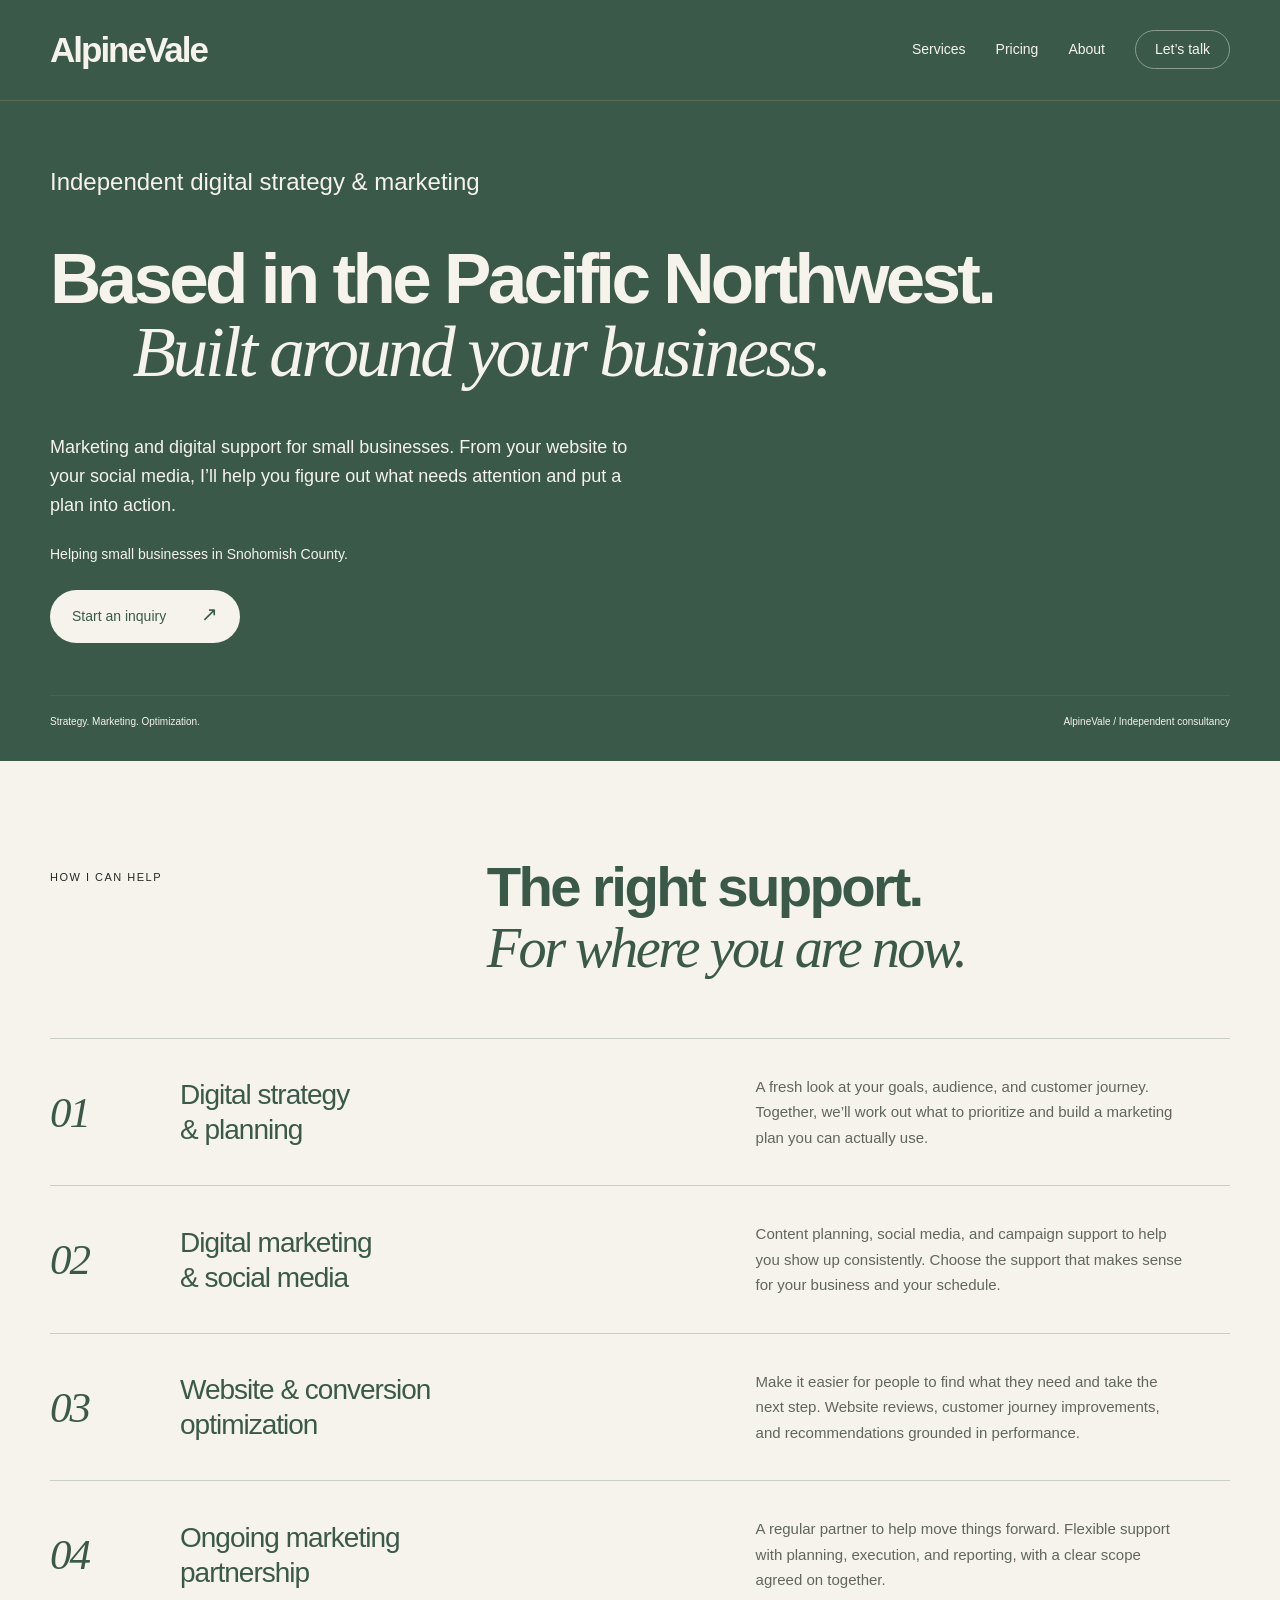
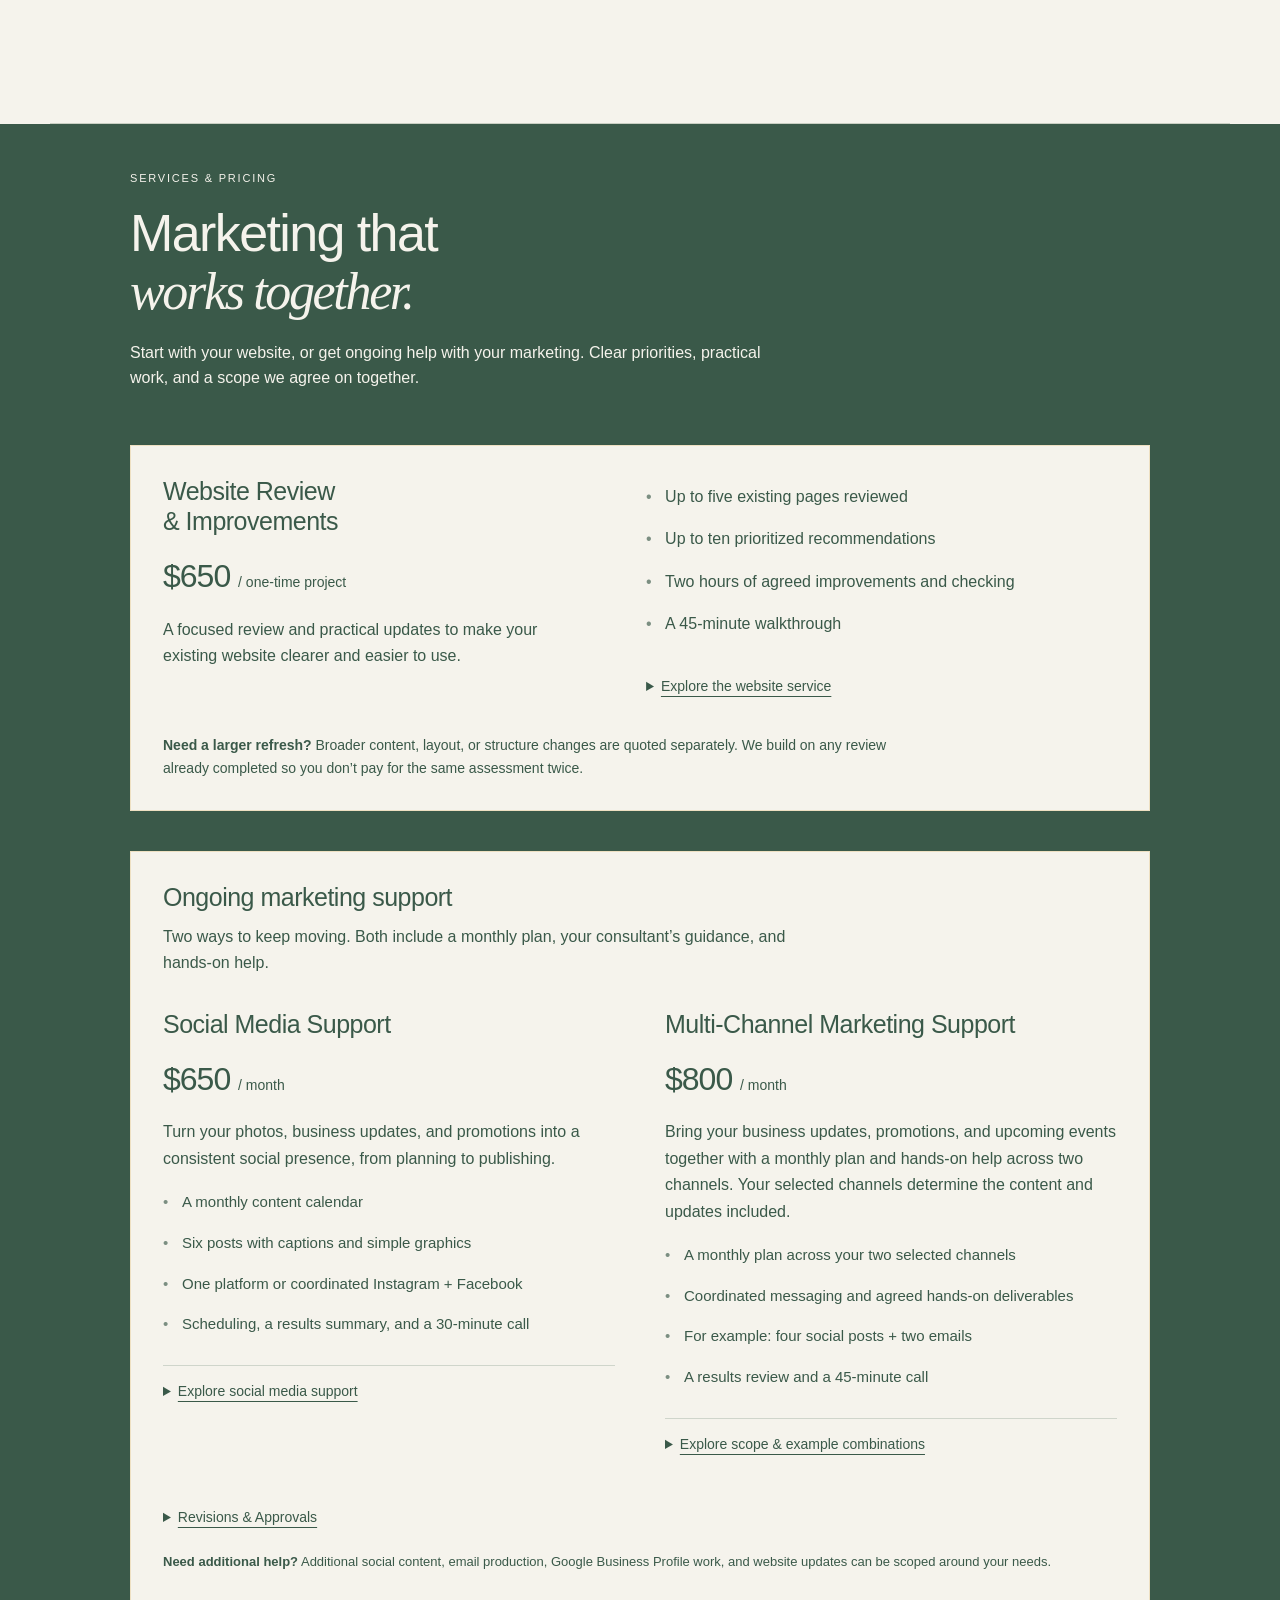
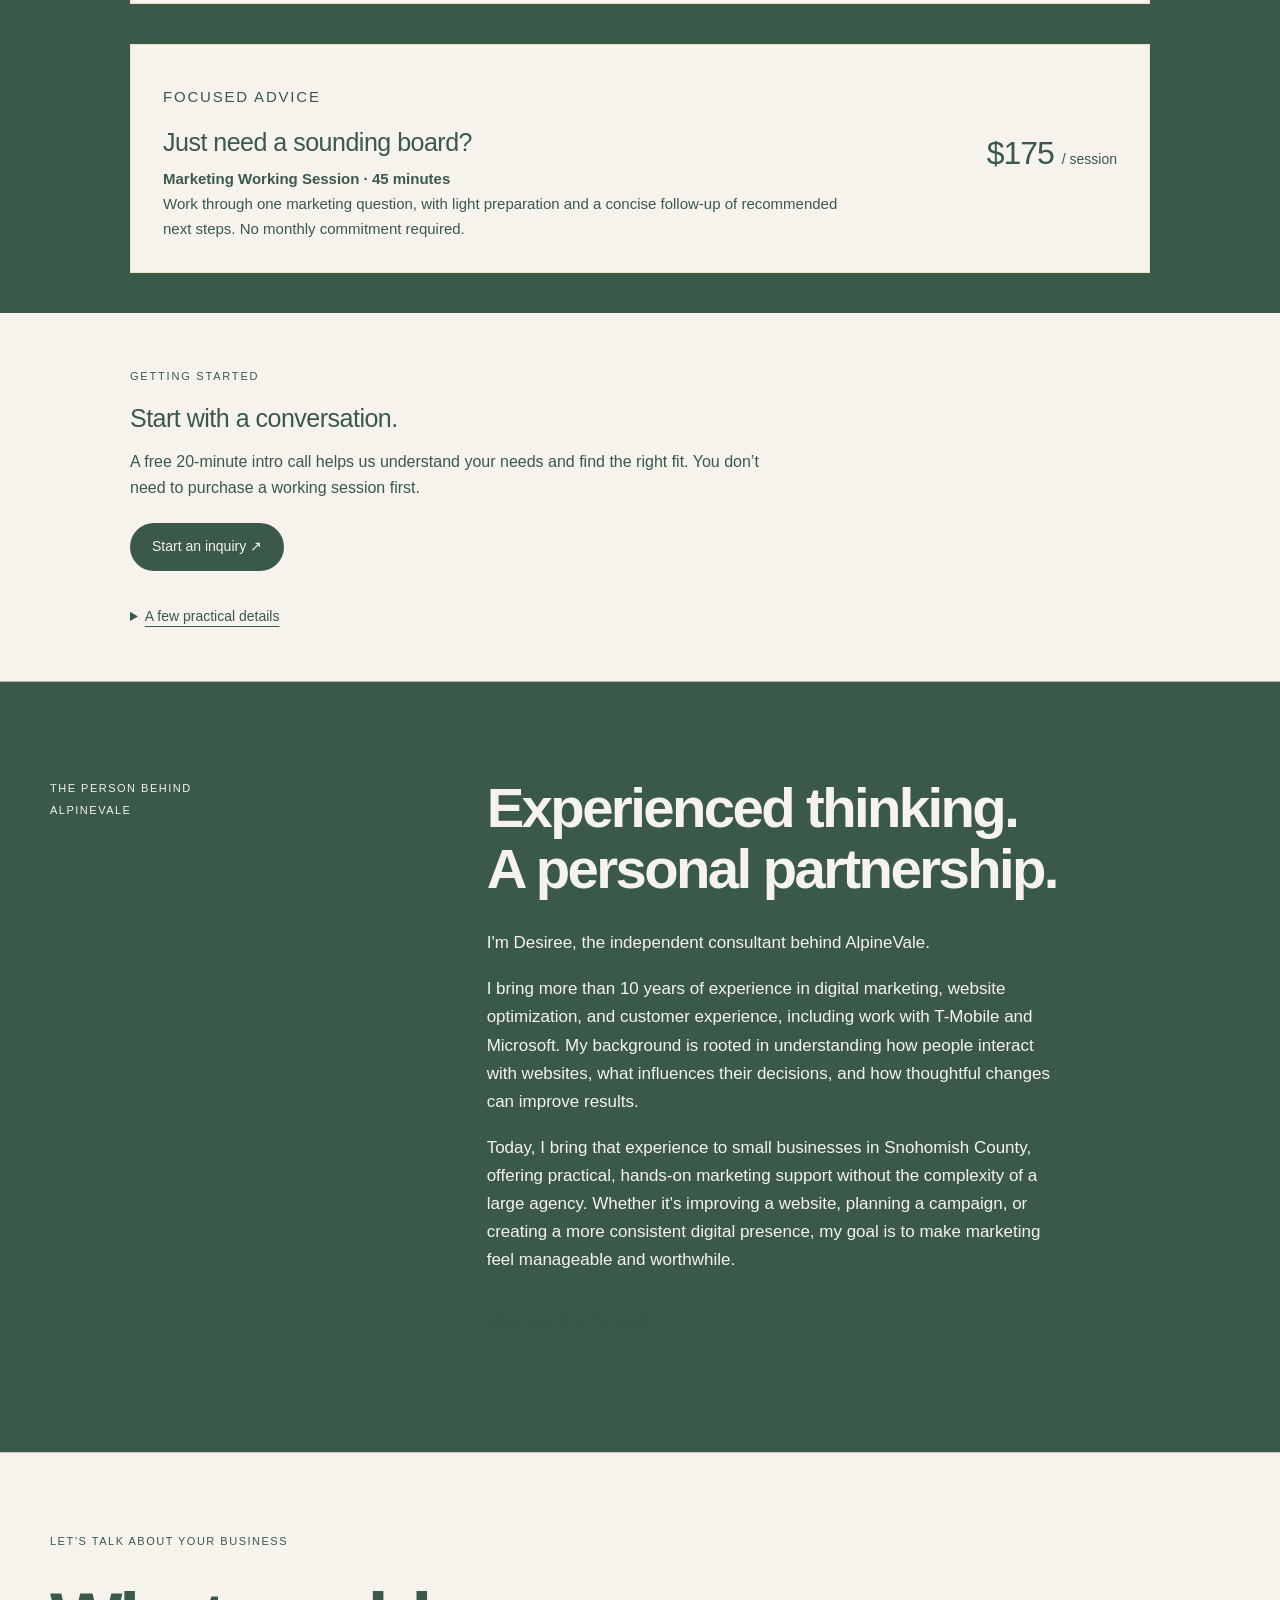
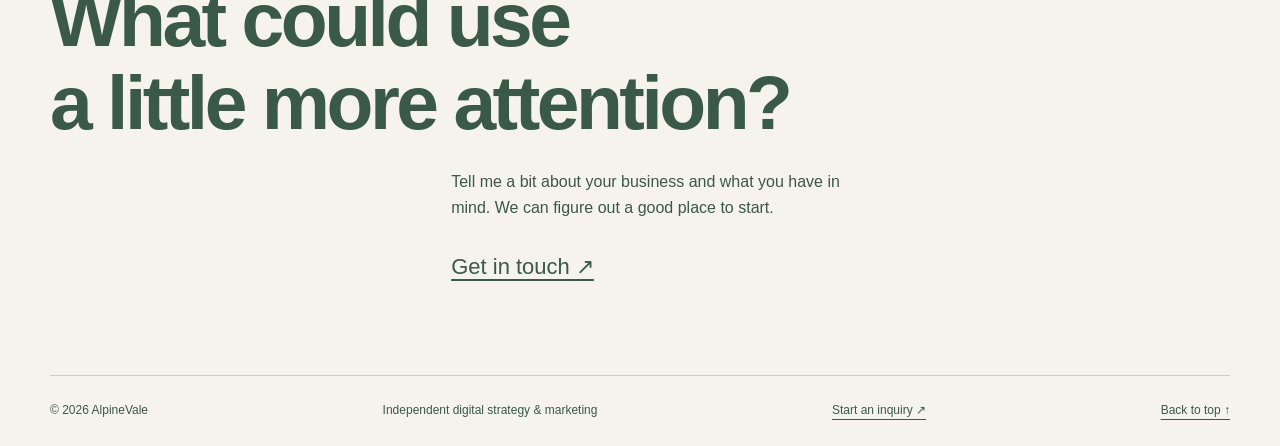
==== commit 410cb2e1: "Simplify pricing headings and unify service panels Use the approved Marketing that works together he" ====
--- a/index.html
+++ b/index.html
@@ -124,6 +124,23 @@
 #pricing a:focus-visible,#pricing summary:focus-visible,#pricing select:focus-visible{outline-color:currentColor}
 @media(max-width:750px){#pricing .website-band::before,#pricing .session::before{background-size:176px auto}#pricing .plan+.plan{border-top-color:#3a594933}}
 #pricing .website-band .intro{color:#f5f3ec}
+
+/* Clearer pricing hierarchy and a distinct website offer. */
+#pricing .website-band{padding-bottom:40px}
+#pricing .website-band .website{background:#f5f3ec;color:#3a5949;padding:30px 32px;border:1px solid rgba(223,187,114,.35)}
+#pricing .website-band .website-grid{border-top:0;padding-top:0}
+@media(max-width:750px){#pricing .website-band .website{padding:24px 20px}#pricing .website-band{padding-bottom:28px}}
+
+/* Matching beige panels on a continuous pricing wallpaper. */
+#main>#pricing{background:transparent;box-shadow:none}
+#main>#pricing::before{background:#3a5949 url('/assets/alpine-pattern.svg') repeat center top/220px auto}
+#pricing .website-band::before,#pricing .session::before{display:none}
+#pricing .monthly{background:transparent;box-shadow:none;padding:0 0 40px}
+#pricing .support-panel,#pricing .session{background:#f5f3ec;color:#3a5949;padding:30px 32px;border:1px solid rgba(223,187,114,.35)}
+#pricing .session{margin-bottom:40px}
+#pricing .getting-started{position:relative;isolation:isolate}
+#pricing .getting-started::before{content:"";position:absolute;inset:0 calc((100vw - 100%)/-2);background:#f5f3ec;z-index:-1;pointer-events:none}
+@media(max-width:750px){#main>#pricing::before{background-size:176px auto}#pricing .support-panel,#pricing .session{padding:24px 20px}#pricing .monthly{padding-bottom:28px}#pricing .session{margin-bottom:28px}}
 </style>
 </head>
 <body>
@@ -146,13 +163,13 @@
 </section>
 <section id="pricing" aria-labelledby="pricing-title">
 <div class="wrap website-band">
-<section class="intro"><p class="eyebrow">Services &amp; pricing</p><h2 id="pricing-title" class="pricing-heading">A better website.<br><em>Marketing that works together.</em></h2><p>Start with your website, or get ongoing help with your marketing. Clear priorities, practical work, and a scope we agree on together.</p></section>
+<section class="intro"><p class="eyebrow">Services &amp; pricing</p><h2 id="pricing-title" class="pricing-heading">Marketing that<br><em>works together.</em></h2><p>Start with your website, or get ongoing help with your marketing. Clear priorities, practical work, and a scope we agree on together.</p></section>
 <section class="website" aria-labelledby="website-title"><div class="website-grid"><div><h2 id="website-title">Website Review<br>&amp; Improvements</h2><p class="price">$650 <span>/ one-time project</span></p><p class="description">A focused review and practical updates to make your existing website clearer and easier to use.</p></div><div><ul class="features"><li>Up to five existing pages reviewed</li><li>Up to ten prioritized recommendations</li><li>Two hours of agreed improvements and checking</li><li>A 45-minute walkthrough</li></ul><details><summary>Explore the website service</summary><p><strong>The review:</strong> Messaging, navigation, and how easily customers can find information and take the next step. You receive a concise list of priorities and the reasons behind them.</p><p><strong>The improvements:</strong> One agreed batch of small changes, such as button wording, links, image swaps, or minor edits to existing text. The two-hour allowance includes implementation and checking; the number of updates depends on complexity.</p><p><strong>Before we start:</strong> We confirm website access and platform suitability. You provide needed materials and approve the changes.</p><p>New pages, substantial copywriting, redesigns, and technical troubleshooting are quoted separately. This is not a comprehensive technical, SEO, or accessibility audit.</p></details></div></div><p class="larger"><strong>Need a larger refresh?</strong> Broader content, layout, or structure changes are quoted separately. We build on any review already completed so you don’t pay for the same assessment twice.</p></section>
 </div>
-<section class="monthly" aria-labelledby="monthly-title"><div class="wrap"><p class="eyebrow">Ongoing support</p><h2 id="monthly-title">Ongoing marketing support</h2><p class="section-intro">Two ways to keep moving. Both include a monthly plan, your consultant’s guidance, and hands-on help.</p><div class="plans">
+<section class="monthly" aria-labelledby="monthly-title"><div class="wrap"><div class="support-panel"><h2 id="monthly-title">Ongoing marketing support</h2><p class="section-intro">Two ways to keep moving. Both include a monthly plan, your consultant’s guidance, and hands-on help.</p><div class="plans">
 <article class="plan"><h3>Social Media Support</h3><p class="price">$650 <span>/ month</span></p><p class="description">Turn your photos, business updates, and promotions into a consistent social presence, from planning to publishing.</p><ul class="features"><li>A monthly content calendar</li><li>Six posts with captions and simple graphics</li><li>One platform or coordinated Instagram + Facebook</li><li>Scheduling, a results summary, and a 30-minute call</li></ul><details><summary>Explore social media support</summary><p>Your content calendar reflects your priorities, promotions, and seasonal needs. Posts use your existing photos and brand materials and include up to two simple carousels of three slides each.</p><p>Coordinated Instagram and Facebook means sharing the same six core posts across both platforms, rather than six unique posts per platform. Content is scheduled after your approval.</p><p>You provide photos, business updates, and timely feedback. One consolidated revision round is included.</p><p>Photography, video production, paid advertising, and daily comment or inbox management are not included. Additional work is quoted separately.</p></details></article>
 <article class="plan"><h3>Multi-Channel Marketing Support</h3><p class="price">$800 <span>/ month</span></p><p class="description">Bring your business updates, promotions, and upcoming events together with a monthly plan and hands-on help across two channels. Your selected channels determine the content and updates included.</p><ul class="features"><li>A monthly plan across your two selected channels</li><li>Coordinated messaging and agreed hands-on deliverables</li><li>For example: four social posts + two emails</li><li>A results review and a 45-minute call</li></ul><details><summary>Explore scope &amp; example combinations</summary><p>We agree on your two channels and monthly priorities, then I prepare the included work and publish or schedule it after your approval. Social + email includes four social posts and two emails. Social + website includes four social posts and one website update batch. Email + website includes two emails and one website update batch. Your proposal confirms the combination; these are alternatives, not cumulative allowances.</p><div class="example"><label for="channel-pair">What could a month look like?</label><select id="channel-pair"><option value="social-email">Social + email</option><option value="social-web">Social + website</option><option value="email-web">Email + website</option></select><div class="example-output" aria-live="polite"><strong id="deliverables">Four social posts + two emails</strong><p id="scenario">Four social posts plus two emails, such as a newsletter and workshop announcement, or an invitation and reminder.</p></div></div><p><strong>Email scope:</strong> Two emails per month when email is one of your selected channels. Each includes up to 400 words, a subject line, and a call to action, drafted from your supplied business updates. Includes formatting in an existing template, one audience per send, link checks, scheduling after approval, and one consolidated revision round. The emails can cover different topics, such as a newsletter and workshop announcement, or an invitation and reminder. Additional emails and other work are scoped and quoted separately, with approval before work begins. Original research, new templates, automations, and list cleanup are quoted separately.</p><p><strong>Website scope:</strong> An agreed batch of text, image, or link updates on a supported platform, capped at 90 minutes. Redesigns, new features, and technical repairs are separate.</p><p>You supply existing assets, business information, access, and timely approval. One consolidated revision round is included. We review available results to inform the next month’s priorities.</p></details></article>
-</div><details class="shared"><summary>Revisions &amp; Approvals</summary><p>One consolidated round of revisions is included each month. You'll have the opportunity to review all proposed content and provide feedback before anything is published.</p><p>Minor corrections to approved content, such as fixing typos or factual errors introduced by AlpineVale, are always included.</p><p>Additional revision rounds, significant changes in direction, or new requests outside the agreed scope may be quoted separately.</p></details><p class="note" style="margin-top:12px"><strong>Need additional help?</strong> Additional social content, email production, Google Business Profile work, and website updates can be scoped around your needs.</p></div></section>
+</div><details class="shared"><summary>Revisions &amp; Approvals</summary><p>One consolidated round of revisions is included each month. You'll have the opportunity to review all proposed content and provide feedback before anything is published.</p><p>Minor corrections to approved content, such as fixing typos or factual errors introduced by AlpineVale, are always included.</p><p>Additional revision rounds, significant changes in direction, or new requests outside the agreed scope may be quoted separately.</p></details><p class="note" style="margin-top:12px"><strong>Need additional help?</strong> Additional social content, email production, Google Business Profile work, and website updates can be scoped around your needs.</p></div></div></section>
 <div class="wrap"><section class="session" aria-labelledby="session-title"><p class="eyebrow">Focused advice</p><div class="session-grid"><div><h3 id="session-title">Just need a sounding board?</h3><p><strong>Marketing Working Session · 45 minutes</strong><br>Work through one marketing question, with light preparation and a concise follow-up of recommended next steps. No monthly commitment required.</p></div><p class="price">$175 <span>/ session</span></p></div></section>
 <section class="getting-started" aria-labelledby="start-title"><p class="eyebrow">Getting started</p><h2 id="start-title">Start with a conversation.</h2><p>A free 20-minute intro call helps us understand your needs and find the right fit. You don’t need to purchase a working session first.</p><a class="pricing-cta" href="/contact/">Start an inquiry ↗</a><details class="practical"><summary>A few practical details</summary><ul class="features"><li>The free intro call covers fit and services. Detailed reviews, recommendations, and planning happen in the paid work.</li><li>Your proposal confirms deliverables, price, timing, and what I’ll need from you. Monthly packages include a kickoff and initial direction; we agree on the first month’s schedule before work begins.</li><li>Monthly services include one consolidated round of revisions. Extra work is quoted and approved separately. We account for overlapping work when combining services.</li><li>Applicable taxes, paid tools, and outside costs are separate.</li><li>No sales, lead, or follower results are guaranteed. Final scope and pricing are confirmed in your proposal.</li></ul></details></section>
 </div>
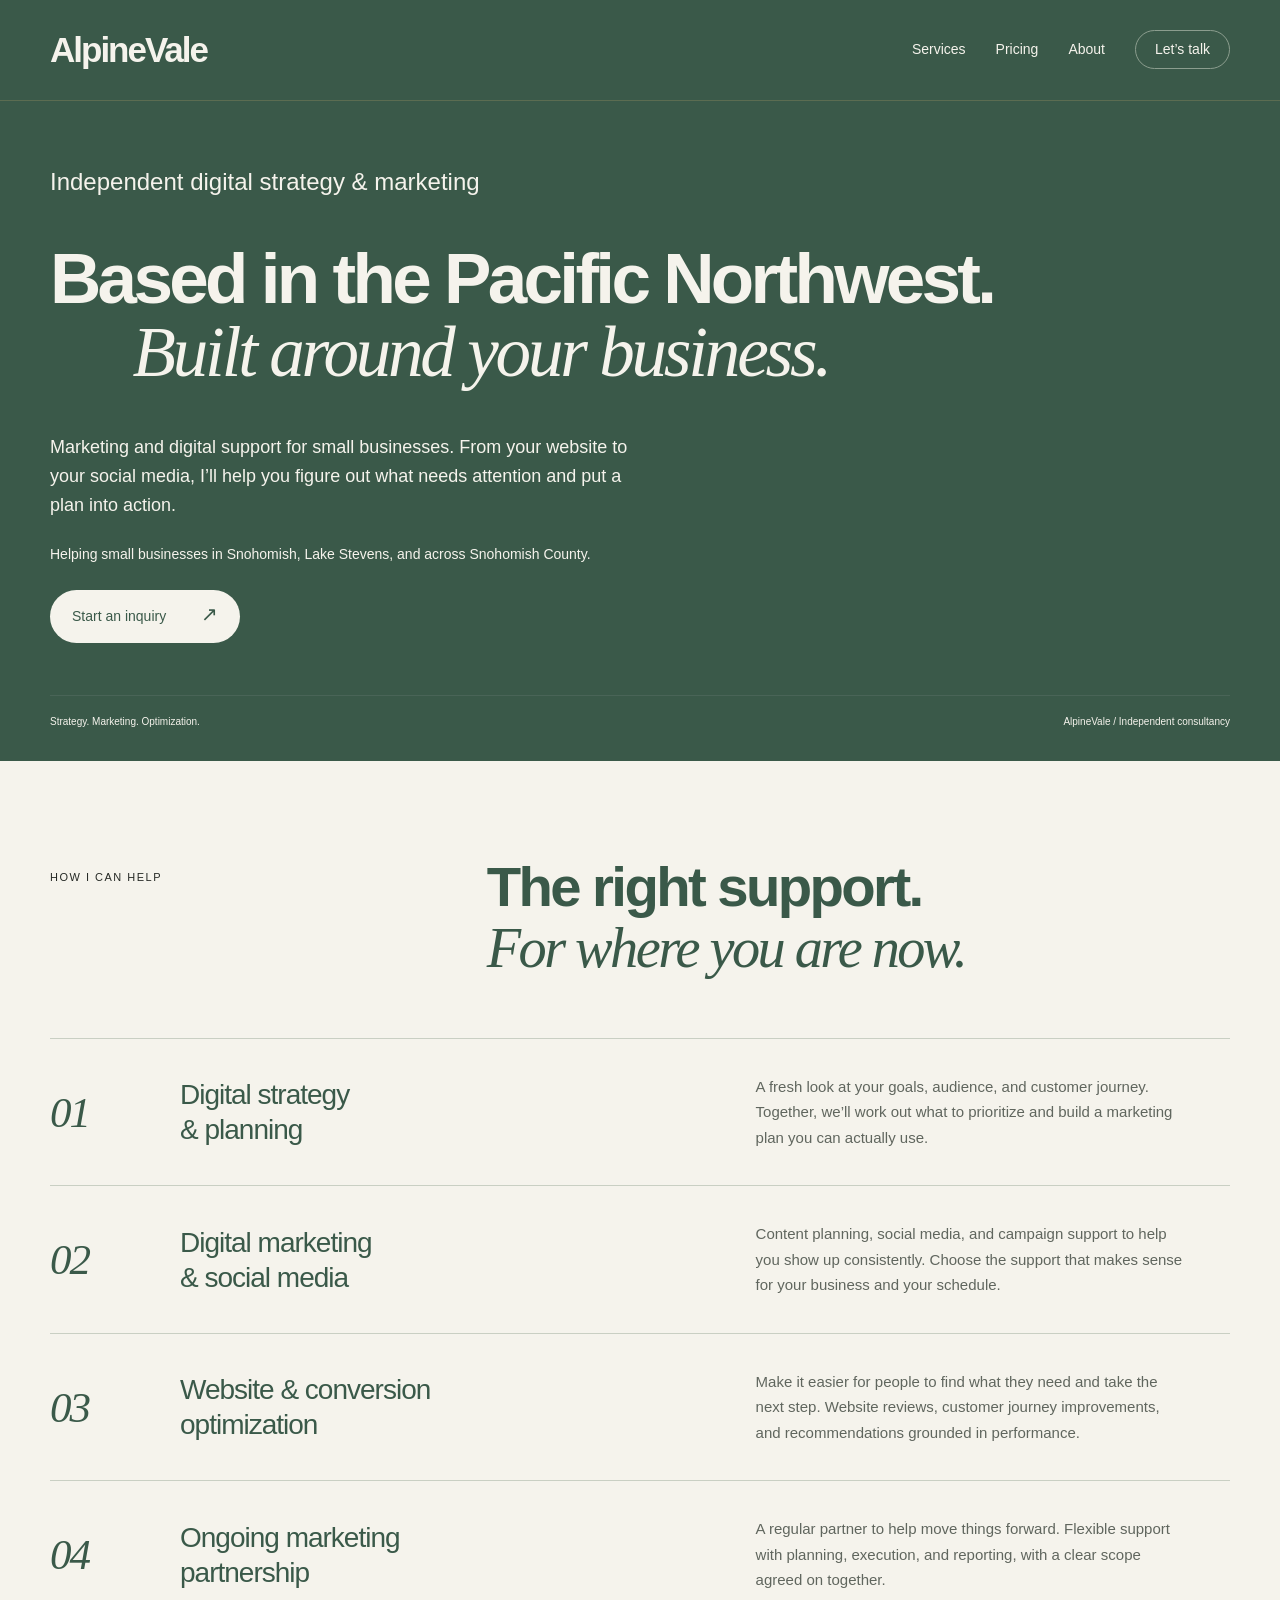
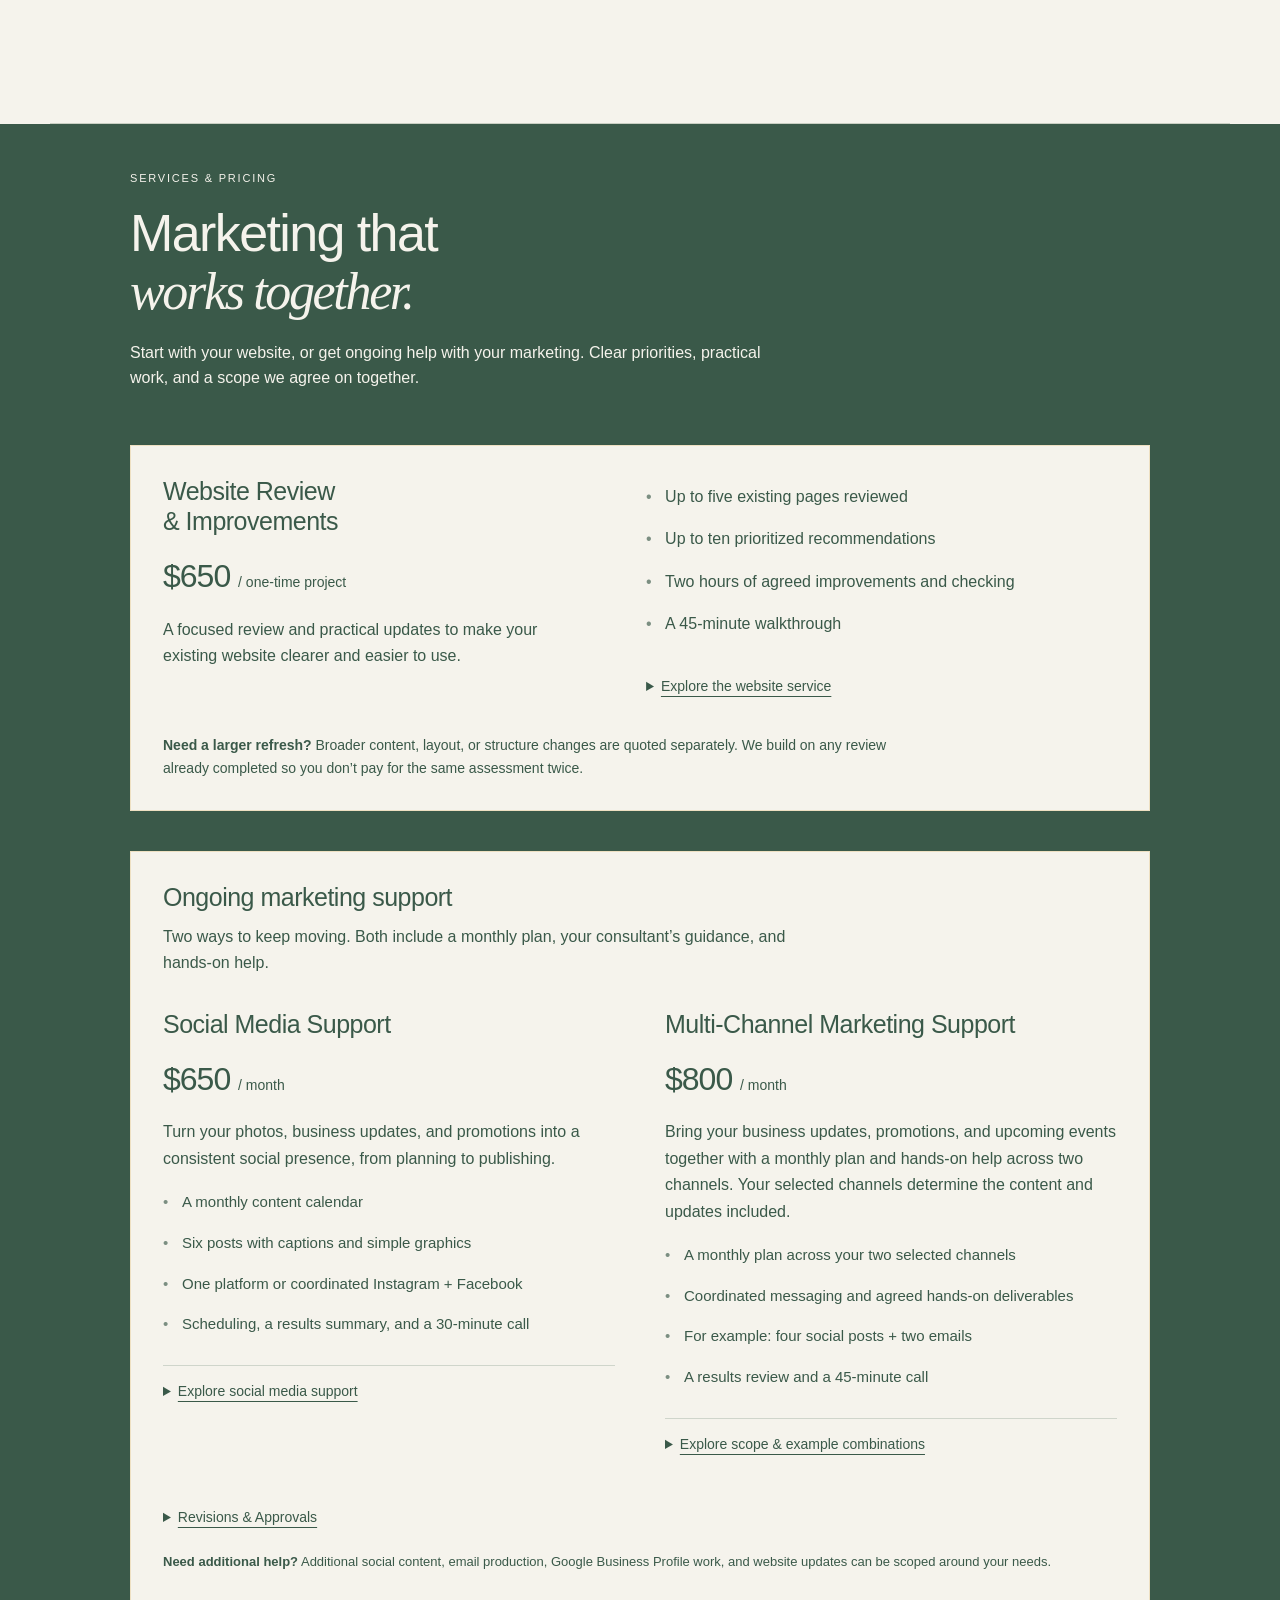
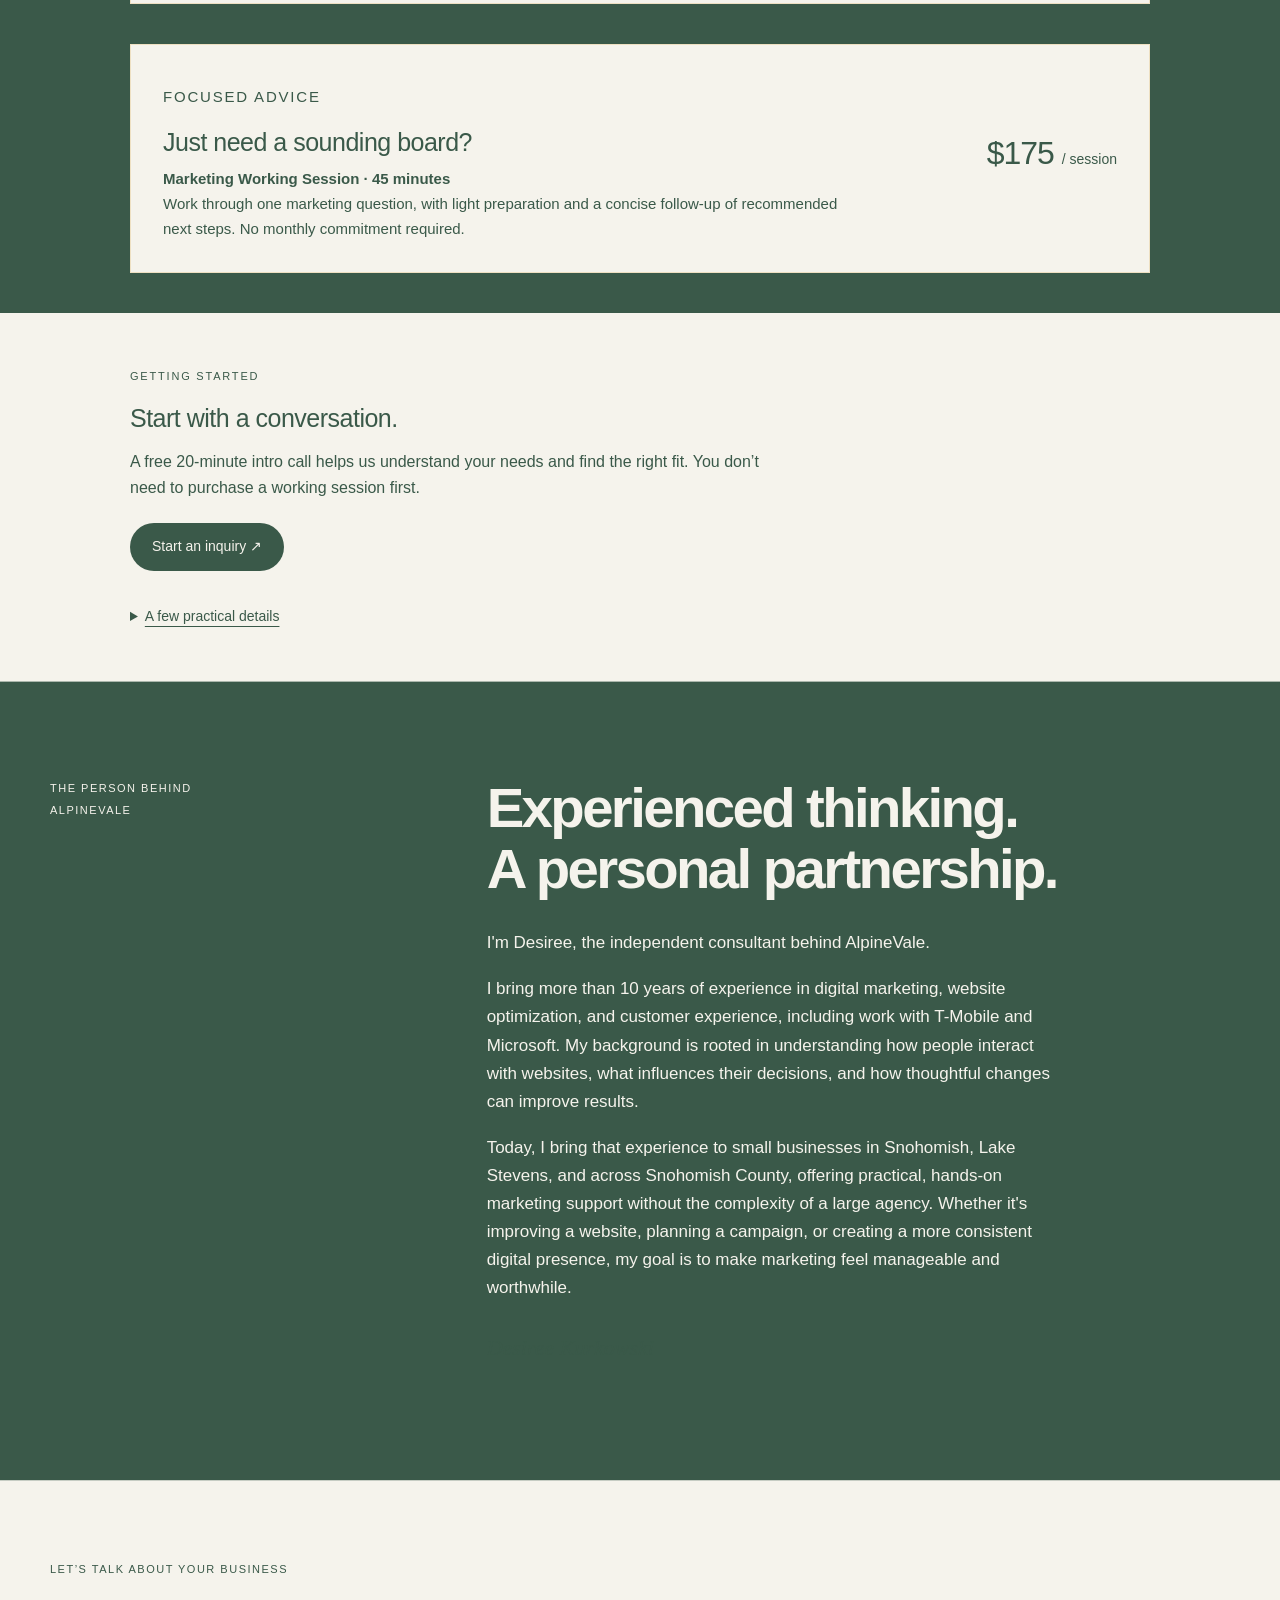
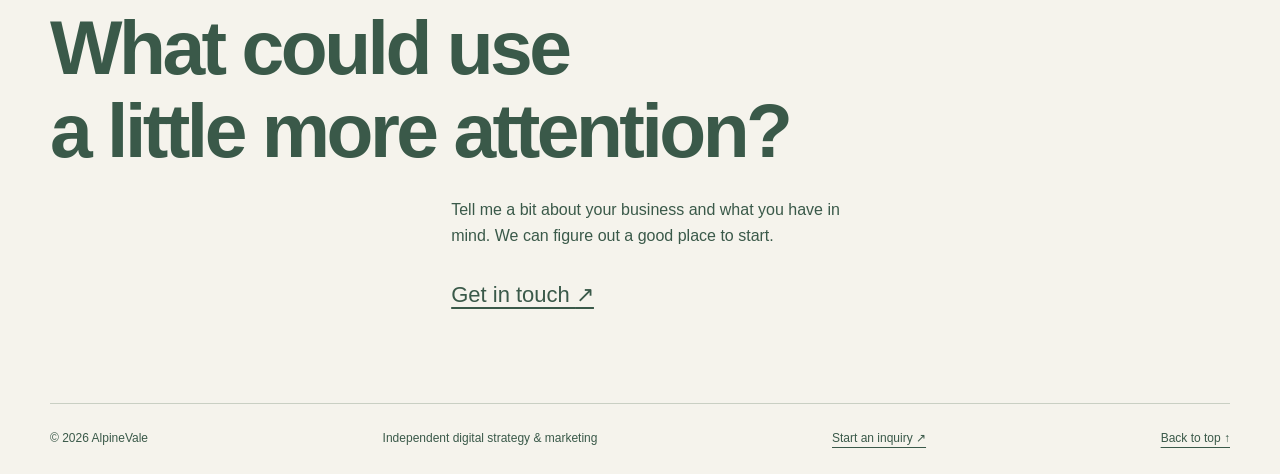
==== commit 354bbff0: "Improve local search visibility for Snohomish and Lake Stevens" ====
--- a/index.html
+++ b/index.html
@@ -1,67 +1,67 @@
-<!doctype html>
-<html lang="en">
-<head>
-<meta charset="utf-8">
-<meta name="viewport" content="width=device-width,initial-scale=1">
-<meta name="description" content="AlpineVale is an independent marketing consultancy offering digital strategy, social media, website optimization, and ongoing support.">
-<title>AlpineVale , Digital strategy & marketing</title>
-<style>
-:root{--paper:#f5f3ec;--green:#3A5949;--ink:#252925;--muted:#60665e;--line:#c9cfc3}*{box-sizing:border-box}html{scroll-behavior:smooth;scroll-padding-top:30px}body{margin:0;background:var(--paper);color:var(--ink);font:16px/1.65 Arial,Helvetica,sans-serif}a{color:inherit;text-underline-offset:5px}a:focus-visible{outline:2px solid var(--green);outline-offset:6px}.wrap{width:min(1200px,calc(100% - 100px));margin:auto}.skip{position:absolute;top:-70px;left:20px;background:var(--paper);padding:12px}.skip:focus{top:10px}header{height:112px;display:flex;align-items:center;justify-content:space-between;border-bottom:1px solid var(--line)}.wordmark{font:36px Georgia,serif;letter-spacing:-1.6px;text-decoration:none;color:var(--green)}nav{display:flex;gap:34px;font-size:14px}nav a{text-decoration:none}nav a:hover{text-decoration:underline}.eyebrow{text-transform:uppercase;font-size:11px;letter-spacing:2px;font-weight:600}.hero{padding:83px 0 54px}.hero .eyebrow{color:var(--green)}h1,h2,h3{font-family:Georgia,'Times New Roman',serif;font-weight:400;color:var(--green)}h1{font-size:clamp(52px,6.7vw,90px);line-height:1.07;letter-spacing:-3.6px;max-width:980px;margin:35px 0 32px}.hero-bottom{display:flex;justify-content:space-between;align-items:flex-end;gap:50px}.intro{max-width:480px;font-size:18px;color:var(--muted);margin:0 0 30px}.button{display:inline-block;padding:15px 23px;background:var(--green);color:var(--paper);text-decoration:none;font-size:13px}.button:hover{background:#285444}.place{text-align:right;color:var(--muted);font-size:11px;letter-spacing:1.4px;text-transform:uppercase;padding-bottom:4px}.hero-rule{border-bottom:1px solid var(--line);margin-top:64px;display:flex;justify-content:space-between;padding-bottom:16px;font-size:11px;color:var(--muted)}section{padding:80px 0;border-bottom:1px solid var(--line)}.section-head{display:grid;grid-template-columns:1fr 2fr;gap:50px;margin-bottom:45px}.section-head .eyebrow{padding-top:12px}h2{font-size:clamp(35px,4vw,53px);line-height:1.14;letter-spacing:-1.5px;margin:0}.service{display:grid;grid-template-columns:70px 1fr 1fr;gap:28px;padding:29px 0;border-top:1px solid var(--line)}.number{font-size:12px;color:var(--muted);padding-top:8px}h3{font-size:27px;line-height:1.25;margin:0}.service p{margin:0;color:var(--muted);font-size:15px;max-width:430px}.approach{display:grid;grid-template-columns:repeat(3,1fr);gap:50px}.approach h3{font-size:25px;margin:16px 0 12px}.approach p{font-size:15px;color:var(--muted);margin:0}.about{display:grid;grid-template-columns:1fr 2fr;gap:50px}.about h2{margin-bottom:25px}.about p{color:var(--muted);max-width:650px;margin:0 0 18px}.signature{font-family:Georgia,serif;font-size:22px!important;color:var(--green)!important;margin-top:28px!important}footer{background:var(--green);color:var(--paper);margin-top:80px}.contact{padding:65px 0}.contact h2{color:var(--paper);max-width:700px;margin:24px 0}.contact p{color:#c7d1c7;max-width:480px;margin-bottom:27px}.contact a{font-size:18px}.footer-bottom{border-top:1px solid #496457;display:flex;justify-content:space-between;padding:25px 0;font-size:12px;color:#c7d1c7}.footer-bottom a{font-size:12px}@media(max-width:750px){.wrap{width:calc(100% - 40px)}header{height:88px}.wordmark{font-size:29px}nav{gap:17px;font-size:12px}.hero{padding-top:55px}h1{letter-spacing:-2px;font-size:54px}.hero-bottom{display:block}.place{text-align:left;margin-top:40px}.hero-rule{margin-top:35px}.section-head,.about{grid-template-columns:1fr;gap:20px}.service{grid-template-columns:30px 1fr;gap:16px}.service p{grid-column:2}.approach{grid-template-columns:1fr;gap:32px}section{padding:55px 0}.section-head{margin-bottom:32px}.footer-bottom{gap:18px;flex-wrap:wrap}footer{margin-top:55px}.contact{padding:50px 0}}@media(prefers-reduced-motion:reduce){html{scroll-behavior:auto}}
-/* Full-width evergreen hero with warm ivory type. */
-.hero{background:var(--green);color:var(--paper);box-shadow:0 0 0 100vmax var(--green);clip-path:inset(0 -100vmax);border-bottom-color:var(--green)}
-.hero h1,.hero .eyebrow,.hero .intro,.hero .place,.hero .hero-rule{color:var(--paper)}
-.hero .hero-rule{border-bottom-color:rgba(245,243,236,.35)}
-.hero .button{background:var(--paper);color:var(--green)}
-.hero .button:hover{background:#e5e1d5}
-.hero a:focus-visible{outline-color:var(--paper)}
-/* Alternate full-width section bands, beginning with the hero. */
-main>section:nth-of-type(odd){background:var(--green);color:var(--paper);box-shadow:0 0 0 100vmax var(--green);clip-path:inset(0 -100vmax);border-bottom-color:var(--green)}
-main>section:nth-of-type(odd) :is(h1,h2,h3,p,.eyebrow,.number){color:var(--paper)}
-main>section:nth-of-type(odd) a:focus-visible{outline-color:var(--paper)}
-footer{margin-top:0}
-footer a:focus-visible{outline-color:var(--paper)}
-/* A more expressive studio direction: bold type, softer accents, open layouts. */
-body{font-family:'Segoe UI',Arial,sans-serif}
-header{height:100px;background:var(--green);color:var(--paper);box-shadow:0 0 0 100vmax var(--green);clip-path:inset(0 -100vmax);border-bottom-color:#496457}
-.wordmark{font-family:'Segoe UI',Arial,sans-serif;font-size:35px;font-weight:750;letter-spacing:-2px;color:var(--paper)}
-nav{gap:30px}nav a:last-child{border:1px solid #8b9d8e;border-radius:40px;padding:7px 19px;margin-top:-8px;margin-bottom:-8px}
-header a:focus-visible{outline-color:var(--paper)}
-.eyebrow{font-size:11px;letter-spacing:1.5px;font-weight:500}
-.hero{padding-top:62px;padding-bottom:30px}
-h1,h2,h3{font-family:'Segoe UI',Arial,sans-serif}
-h1{font-weight:600;font-size:clamp(62px,7.6vw,105px);line-height:1.03;letter-spacing:-5.5px;max-width:none;margin:40px 0 44px}
-em{font-family:Georgia,'Times New Roman',serif;font-weight:400;letter-spacing:-.045em}
-h1 em{display:inline-block;margin-left:14%}
-.hero-bottom{align-items:flex-end;flex-direction:row;gap:70px}.hero-bottom>div:first-child{width:52%}
-.intro{font-size:18px;max-width:460px;line-height:1.6;margin-bottom:24px}
-.place{text-align:right;font-size:10px;line-height:1.9;max-width:240px}
-.button{border-radius:40px;padding:14px 22px;font-size:14px;font-weight:500}.button span{margin-left:20px;font-size:20px;line-height:1}
-.hero-rule{margin-top:52px;padding:18px 0 0;border-bottom:0;border-top:1px solid #496457;font-size:10px}
-section{padding:95px 0}
-.section-head{grid-template-columns:1fr 2fr;gap:65px;margin-bottom:58px}
-h2{font-weight:550;font-size:clamp(37px,4.4vw,60px);line-height:1.09;letter-spacing:-2.6px}
-.service{grid-template-columns:100px 1.15fr 1fr;gap:30px;padding:35px 0;align-items:center}
-.service>.number{font:italic 43px Georgia,serif;letter-spacing:-2px;color:var(--green);padding:0}
-.service h3{font-size:28px;font-weight:500;letter-spacing:-1px}.service p{line-height:1.7}
-.approach{gap:60px}.approach>div:nth-child(2){padding-top:52px}.approach>div:nth-child(3){padding-top:104px}
-.approach .number{font-size:10px;border-bottom:1px solid #6c8274;padding-bottom:13px;display:block}
-.approach h3{font-size:29px;font-weight:500;letter-spacing:-1px;line-height:1.18;margin-top:24px}
-.about{grid-template-columns:1fr 2fr;gap:65px}.about h2{margin-bottom:30px}.about p{font-size:17px;max-width:570px}.signature{font-style:italic}
-.contact{padding:75px 0}.contact h2{font-size:clamp(50px,6vw,83px);max-width:900px;letter-spacing:-3.5px}.contact p{margin-left:34%;max-width:420px}.contact>a{display:inline-block;margin-left:34%;font-size:22px}
-.footer-bottom{margin-top:15px}
-@media(min-width:751px){.about>.eyebrow{max-width:180px;line-height:2}}
-@media(max-width:750px){header{height:85px}.wordmark{font-size:29px}nav{gap:16px}nav a:last-child{padding:5px 12px}.hero{padding-top:45px}h1{font-size:clamp(44px,8vw,60px);letter-spacing:-2.7px;margin:34px 0}h1 em{margin-left:5%}.hero-bottom{display:flex;flex-direction:column;align-items:flex-start;gap:28px}.hero-bottom>div:first-child{width:100%}.intro{font-size:17px}.place{margin:0;max-width:none}.hero-rule{gap:20px;line-height:1.6;margin-top:35px}.hero-rule span{max-width:50%}section{padding:62px 0}.section-head,.about{grid-template-columns:1fr;gap:20px}.section-head{margin-bottom:35px}h2{letter-spacing:-1.5px}.service{grid-template-columns:40px 1fr;gap:18px;padding:27px 0;align-items:start}.service>.number{font-size:29px;line-height:1.2}.service h3{font-size:26px}.service p{grid-column:2}.approach{gap:35px}.approach>div:nth-child(n){padding-top:0}.approach h3{margin-top:18px}.about p{font-size:16px}.contact{padding:55px 0}.contact h2{letter-spacing:-2px}.contact p,.contact>a{margin-left:0}.footer-bottom{margin-top:0}}
-/* Keep the opening headline together, scaling with the available width. */
-.hero h1{font-size:clamp(32px,6.15vw,84px);letter-spacing:-.052em}
-.hero h1 .headline-first{white-space:nowrap;display:inline-block}
-@media(max-width:750px){.hero h1{font-size:clamp(20px,6.2vw,46px);letter-spacing:-.045em}.hero h1 em{font-size:1.24em}}
-.hero>.eyebrow{font-size:clamp(18px,2vw,24px);letter-spacing:0;text-transform:none;font-weight:400}
-.hero h1{font-size:clamp(30px,5.55vw,76px)}
-.hero h1 em{margin-left:7%}
-.hero-bottom>div:first-child{width:100%}
-.hero .intro{max-width:600px}
-.hero .local-note{font-size:14px;color:var(--paper);margin:0 0 24px}
-@media(max-width:750px){.hero h1{font-size:clamp(18px,5.6vw,42px)}.hero h1 em{font-size:1.12em;margin-left:0}}
+<!doctype html>
+<html lang="en">
+<head>
+<meta charset="utf-8">
+<meta name="viewport" content="width=device-width,initial-scale=1">
+<meta name="description" content="Marketing support for small businesses in Snohomish and Lake Stevens. Get help with social media, website improvements, and practical marketing planning.">
+<title>Small Business Marketing in Snohomish &amp; Lake Stevens | AlpineVale</title>
+<style>
+:root{--paper:#f5f3ec;--green:#3A5949;--ink:#252925;--muted:#60665e;--line:#c9cfc3}*{box-sizing:border-box}html{scroll-behavior:smooth;scroll-padding-top:30px}body{margin:0;background:var(--paper);color:var(--ink);font:16px/1.65 Arial,Helvetica,sans-serif}a{color:inherit;text-underline-offset:5px}a:focus-visible{outline:2px solid var(--green);outline-offset:6px}.wrap{width:min(1200px,calc(100% - 100px));margin:auto}.skip{position:absolute;top:-70px;left:20px;background:var(--paper);padding:12px}.skip:focus{top:10px}header{height:112px;display:flex;align-items:center;justify-content:space-between;border-bottom:1px solid var(--line)}.wordmark{font:36px Georgia,serif;letter-spacing:-1.6px;text-decoration:none;color:var(--green)}nav{display:flex;gap:34px;font-size:14px}nav a{text-decoration:none}nav a:hover{text-decoration:underline}.eyebrow{text-transform:uppercase;font-size:11px;letter-spacing:2px;font-weight:600}.hero{padding:83px 0 54px}.hero .eyebrow{color:var(--green)}h1,h2,h3{font-family:Georgia,'Times New Roman',serif;font-weight:400;color:var(--green)}h1{font-size:clamp(52px,6.7vw,90px);line-height:1.07;letter-spacing:-3.6px;max-width:980px;margin:35px 0 32px}.hero-bottom{display:flex;justify-content:space-between;align-items:flex-end;gap:50px}.intro{max-width:480px;font-size:18px;color:var(--muted);margin:0 0 30px}.button{display:inline-block;padding:15px 23px;background:var(--green);color:var(--paper);text-decoration:none;font-size:13px}.button:hover{background:#285444}.place{text-align:right;color:var(--muted);font-size:11px;letter-spacing:1.4px;text-transform:uppercase;padding-bottom:4px}.hero-rule{border-bottom:1px solid var(--line);margin-top:64px;display:flex;justify-content:space-between;padding-bottom:16px;font-size:11px;color:var(--muted)}section{padding:80px 0;border-bottom:1px solid var(--line)}.section-head{display:grid;grid-template-columns:1fr 2fr;gap:50px;margin-bottom:45px}.section-head .eyebrow{padding-top:12px}h2{font-size:clamp(35px,4vw,53px);line-height:1.14;letter-spacing:-1.5px;margin:0}.service{display:grid;grid-template-columns:70px 1fr 1fr;gap:28px;padding:29px 0;border-top:1px solid var(--line)}.number{font-size:12px;color:var(--muted);padding-top:8px}h3{font-size:27px;line-height:1.25;margin:0}.service p{margin:0;color:var(--muted);font-size:15px;max-width:430px}.approach{display:grid;grid-template-columns:repeat(3,1fr);gap:50px}.approach h3{font-size:25px;margin:16px 0 12px}.approach p{font-size:15px;color:var(--muted);margin:0}.about{display:grid;grid-template-columns:1fr 2fr;gap:50px}.about h2{margin-bottom:25px}.about p{color:var(--muted);max-width:650px;margin:0 0 18px}.signature{font-family:Georgia,serif;font-size:22px!important;color:var(--green)!important;margin-top:28px!important}footer{background:var(--green);color:var(--paper);margin-top:80px}.contact{padding:65px 0}.contact h2{color:var(--paper);max-width:700px;margin:24px 0}.contact p{color:#c7d1c7;max-width:480px;margin-bottom:27px}.contact a{font-size:18px}.footer-bottom{border-top:1px solid #496457;display:flex;justify-content:space-between;padding:25px 0;font-size:12px;color:#c7d1c7}.footer-bottom a{font-size:12px}@media(max-width:750px){.wrap{width:calc(100% - 40px)}header{height:88px}.wordmark{font-size:29px}nav{gap:17px;font-size:12px}.hero{padding-top:55px}h1{letter-spacing:-2px;font-size:54px}.hero-bottom{display:block}.place{text-align:left;margin-top:40px}.hero-rule{margin-top:35px}.section-head,.about{grid-template-columns:1fr;gap:20px}.service{grid-template-columns:30px 1fr;gap:16px}.service p{grid-column:2}.approach{grid-template-columns:1fr;gap:32px}section{padding:55px 0}.section-head{margin-bottom:32px}.footer-bottom{gap:18px;flex-wrap:wrap}footer{margin-top:55px}.contact{padding:50px 0}}@media(prefers-reduced-motion:reduce){html{scroll-behavior:auto}}
+/* Full-width evergreen hero with warm ivory type. */
+.hero{background:var(--green);color:var(--paper);box-shadow:0 0 0 100vmax var(--green);clip-path:inset(0 -100vmax);border-bottom-color:var(--green)}
+.hero h1,.hero .eyebrow,.hero .intro,.hero .place,.hero .hero-rule{color:var(--paper)}
+.hero .hero-rule{border-bottom-color:rgba(245,243,236,.35)}
+.hero .button{background:var(--paper);color:var(--green)}
+.hero .button:hover{background:#e5e1d5}
+.hero a:focus-visible{outline-color:var(--paper)}
+/* Alternate full-width section bands, beginning with the hero. */
+main>section:nth-of-type(odd){background:var(--green);color:var(--paper);box-shadow:0 0 0 100vmax var(--green);clip-path:inset(0 -100vmax);border-bottom-color:var(--green)}
+main>section:nth-of-type(odd) :is(h1,h2,h3,p,.eyebrow,.number){color:var(--paper)}
+main>section:nth-of-type(odd) a:focus-visible{outline-color:var(--paper)}
+footer{margin-top:0}
+footer a:focus-visible{outline-color:var(--paper)}
+/* A more expressive studio direction: bold type, softer accents, open layouts. */
+body{font-family:'Segoe UI',Arial,sans-serif}
+header{height:100px;background:var(--green);color:var(--paper);box-shadow:0 0 0 100vmax var(--green);clip-path:inset(0 -100vmax);border-bottom-color:#496457}
+.wordmark{font-family:'Segoe UI',Arial,sans-serif;font-size:35px;font-weight:750;letter-spacing:-2px;color:var(--paper)}
+nav{gap:30px}nav a:last-child{border:1px solid #8b9d8e;border-radius:40px;padding:7px 19px;margin-top:-8px;margin-bottom:-8px}
+header a:focus-visible{outline-color:var(--paper)}
+.eyebrow{font-size:11px;letter-spacing:1.5px;font-weight:500}
+.hero{padding-top:62px;padding-bottom:30px}
+h1,h2,h3{font-family:'Segoe UI',Arial,sans-serif}
+h1{font-weight:600;font-size:clamp(62px,7.6vw,105px);line-height:1.03;letter-spacing:-5.5px;max-width:none;margin:40px 0 44px}
+em{font-family:Georgia,'Times New Roman',serif;font-weight:400;letter-spacing:-.045em}
+h1 em{display:inline-block;margin-left:14%}
+.hero-bottom{align-items:flex-end;flex-direction:row;gap:70px}.hero-bottom>div:first-child{width:52%}
+.intro{font-size:18px;max-width:460px;line-height:1.6;margin-bottom:24px}
+.place{text-align:right;font-size:10px;line-height:1.9;max-width:240px}
+.button{border-radius:40px;padding:14px 22px;font-size:14px;font-weight:500}.button span{margin-left:20px;font-size:20px;line-height:1}
+.hero-rule{margin-top:52px;padding:18px 0 0;border-bottom:0;border-top:1px solid #496457;font-size:10px}
+section{padding:95px 0}
+.section-head{grid-template-columns:1fr 2fr;gap:65px;margin-bottom:58px}
+h2{font-weight:550;font-size:clamp(37px,4.4vw,60px);line-height:1.09;letter-spacing:-2.6px}
+.service{grid-template-columns:100px 1.15fr 1fr;gap:30px;padding:35px 0;align-items:center}
+.service>.number{font:italic 43px Georgia,serif;letter-spacing:-2px;color:var(--green);padding:0}
+.service h3{font-size:28px;font-weight:500;letter-spacing:-1px}.service p{line-height:1.7}
+.approach{gap:60px}.approach>div:nth-child(2){padding-top:52px}.approach>div:nth-child(3){padding-top:104px}
+.approach .number{font-size:10px;border-bottom:1px solid #6c8274;padding-bottom:13px;display:block}
+.approach h3{font-size:29px;font-weight:500;letter-spacing:-1px;line-height:1.18;margin-top:24px}
+.about{grid-template-columns:1fr 2fr;gap:65px}.about h2{margin-bottom:30px}.about p{font-size:17px;max-width:570px}.signature{font-style:italic}
+.contact{padding:75px 0}.contact h2{font-size:clamp(50px,6vw,83px);max-width:900px;letter-spacing:-3.5px}.contact p{margin-left:34%;max-width:420px}.contact>a{display:inline-block;margin-left:34%;font-size:22px}
+.footer-bottom{margin-top:15px}
+@media(min-width:751px){.about>.eyebrow{max-width:180px;line-height:2}}
+@media(max-width:750px){header{height:85px}.wordmark{font-size:29px}nav{gap:16px}nav a:last-child{padding:5px 12px}.hero{padding-top:45px}h1{font-size:clamp(44px,8vw,60px);letter-spacing:-2.7px;margin:34px 0}h1 em{margin-left:5%}.hero-bottom{display:flex;flex-direction:column;align-items:flex-start;gap:28px}.hero-bottom>div:first-child{width:100%}.intro{font-size:17px}.place{margin:0;max-width:none}.hero-rule{gap:20px;line-height:1.6;margin-top:35px}.hero-rule span{max-width:50%}section{padding:62px 0}.section-head,.about{grid-template-columns:1fr;gap:20px}.section-head{margin-bottom:35px}h2{letter-spacing:-1.5px}.service{grid-template-columns:40px 1fr;gap:18px;padding:27px 0;align-items:start}.service>.number{font-size:29px;line-height:1.2}.service h3{font-size:26px}.service p{grid-column:2}.approach{gap:35px}.approach>div:nth-child(n){padding-top:0}.approach h3{margin-top:18px}.about p{font-size:16px}.contact{padding:55px 0}.contact h2{letter-spacing:-2px}.contact p,.contact>a{margin-left:0}.footer-bottom{margin-top:0}}
+/* Keep the opening headline together, scaling with the available width. */
+.hero h1{font-size:clamp(32px,6.15vw,84px);letter-spacing:-.052em}
+.hero h1 .headline-first{white-space:nowrap;display:inline-block}
+@media(max-width:750px){.hero h1{font-size:clamp(20px,6.2vw,46px);letter-spacing:-.045em}.hero h1 em{font-size:1.24em}}
+.hero>.eyebrow{font-size:clamp(18px,2vw,24px);letter-spacing:0;text-transform:none;font-weight:400}
+.hero h1{font-size:clamp(30px,5.55vw,76px)}
+.hero h1 em{margin-left:7%}
+.hero-bottom>div:first-child{width:100%}
+.hero .intro{max-width:600px}
+.hero .local-note{font-size:14px;color:var(--paper);margin:0 0 24px}
+@media(max-width:750px){.hero h1{font-size:clamp(18px,5.6vw,42px)}.hero h1 em{font-size:1.12em;margin-left:0}}
 
 /* Pricing: open editorial rows, with scope tucked into native disclosures. */
 .pricing-intro{max-width:610px;font-size:18px;margin:24px 0 0;line-height:1.65}
@@ -123,7 +123,7 @@
 #pricing .getting-started{border-top:0;padding:38px 0 44px}
 #pricing a:focus-visible,#pricing summary:focus-visible,#pricing select:focus-visible{outline-color:currentColor}
 @media(max-width:750px){#pricing .website-band::before,#pricing .session::before{background-size:176px auto}#pricing .plan+.plan{border-top-color:#3a594933}}
-#pricing .website-band .intro{color:#f5f3ec}
+#pricing .website-band .intro{color:#f5f3ec}
 
 /* Clearer pricing hierarchy and a distinct website offer. */
 #pricing .website-band{padding-bottom:40px}
@@ -141,26 +141,27 @@
 #pricing .getting-started{position:relative;isolation:isolate}
 #pricing .getting-started::before{content:"";position:absolute;inset:0 calc((100vw - 100%)/-2);background:#f5f3ec;z-index:-1;pointer-events:none}
 @media(max-width:750px){#main>#pricing::before{background-size:176px auto}#pricing .support-panel,#pricing .session{padding:24px 20px}#pricing .monthly{padding-bottom:28px}#pricing .session{margin-bottom:28px}}
-</style>
-</head>
-<body>
-<a class="skip" href="#main">Skip to content</a>
-<div class="wrap">
-<header><a class="wordmark" href="#" aria-label="AlpineVale home">AlpineVale</a><nav aria-label="Main navigation"><a href="#services">Services</a><a href="#pricing">Pricing</a><a href="#about">About</a><a href="/contact/">Let’s talk</a></nav></header>
-<main id="main">
-<section class="hero" aria-labelledby="hero-title">
-<div class="eyebrow">Independent digital strategy & marketing</div>
-<h1 id="hero-title"><span class="headline-first">Based in the Pacific Northwest.</span><br><em>Built around your business.</em></h1>
-<div class="hero-bottom"><div><p class="intro">Marketing and digital support for small businesses. From your website to your social media, I’ll help you figure out what needs attention and put a plan into action.</p><p class="local-note">Helping small businesses in Snohomish County.</p><a class="button" href="/contact/">Start an inquiry <span aria-hidden="true">&nbsp; ↗</span></a></div></div>
-<div class="hero-rule"><span>Strategy. Marketing. Optimization.</span><span>AlpineVale / Independent consultancy</span></div>
-</section>
-<section id="services" aria-labelledby="services-title">
-<div class="section-head"><span class="eyebrow">How I can help</span><h2 id="services-title">The right support.<br><em>For where you are now.</em></h2></div>
-<div class="service"><span class="number">01</span><h3>Digital strategy<br>& planning</h3><p>A fresh look at your goals, audience, and customer journey. Together, we’ll work out what to prioritize and build a marketing plan you can actually use.</p></div>
-<div class="service"><span class="number">02</span><h3>Digital marketing<br>& social media</h3><p>Content planning, social media, and campaign support to help you show up consistently. Choose the support that makes sense for your business and your schedule.</p></div>
-<div class="service"><span class="number">03</span><h3>Website & conversion<br>optimization</h3><p>Make it easier for people to find what they need and take the next step. Website reviews, customer journey improvements, and recommendations grounded in performance.</p></div>
-<div class="service"><span class="number">04</span><h3>Ongoing marketing<br>partnership</h3><p>A regular partner to help move things forward. Flexible support with planning, execution, and reporting, with a clear scope agreed on together.</p></div>
-</section>
+</style>
+<link rel="canonical" href="https://alpinevalestudio.com/">
+</head>
+<body>
+<a class="skip" href="#main">Skip to content</a>
+<div class="wrap">
+<header><a class="wordmark" href="#" aria-label="AlpineVale home">AlpineVale</a><nav aria-label="Main navigation"><a href="#services">Services</a><a href="#pricing">Pricing</a><a href="#about">About</a><a href="/contact/">Let’s talk</a></nav></header>
+<main id="main">
+<section class="hero" aria-labelledby="hero-title">
+<div class="eyebrow">Independent digital strategy & marketing</div>
+<h1 id="hero-title"><span class="headline-first">Based in the Pacific Northwest.</span><br><em>Built around your business.</em></h1>
+<div class="hero-bottom"><div><p class="intro">Marketing and digital support for small businesses. From your website to your social media, I’ll help you figure out what needs attention and put a plan into action.</p><p class="local-note">Helping small businesses in Snohomish, Lake Stevens, and across Snohomish County.</p><a class="button" href="/contact/">Start an inquiry <span aria-hidden="true">&nbsp; ↗</span></a></div></div>
+<div class="hero-rule"><span>Strategy. Marketing. Optimization.</span><span>AlpineVale / Independent consultancy</span></div>
+</section>
+<section id="services" aria-labelledby="services-title">
+<div class="section-head"><span class="eyebrow">How I can help</span><h2 id="services-title">The right support.<br><em>For where you are now.</em></h2></div>
+<div class="service"><span class="number">01</span><h3>Digital strategy<br>& planning</h3><p>A fresh look at your goals, audience, and customer journey. Together, we’ll work out what to prioritize and build a marketing plan you can actually use.</p></div>
+<div class="service"><span class="number">02</span><h3>Digital marketing<br>& social media</h3><p>Content planning, social media, and campaign support to help you show up consistently. Choose the support that makes sense for your business and your schedule.</p></div>
+<div class="service"><span class="number">03</span><h3>Website & conversion<br>optimization</h3><p>Make it easier for people to find what they need and take the next step. Website reviews, customer journey improvements, and recommendations grounded in performance.</p></div>
+<div class="service"><span class="number">04</span><h3>Ongoing marketing<br>partnership</h3><p>A regular partner to help move things forward. Flexible support with planning, execution, and reporting, with a clear scope agreed on together.</p></div>
+</section>
 <section id="pricing" aria-labelledby="pricing-title">
 <div class="wrap website-band">
 <section class="intro"><p class="eyebrow">Services &amp; pricing</p><h2 id="pricing-title" class="pricing-heading">Marketing that<br><em>works together.</em></h2><p>Start with your website, or get ongoing help with your marketing. Clear priorities, practical work, and a scope we agree on together.</p></section>
@@ -174,9 +175,9 @@
 <section class="getting-started" aria-labelledby="start-title"><p class="eyebrow">Getting started</p><h2 id="start-title">Start with a conversation.</h2><p>A free 20-minute intro call helps us understand your needs and find the right fit. You don’t need to purchase a working session first.</p><a class="pricing-cta" href="/contact/">Start an inquiry ↗</a><details class="practical"><summary>A few practical details</summary><ul class="features"><li>The free intro call covers fit and services. Detailed reviews, recommendations, and planning happen in the paid work.</li><li>Your proposal confirms deliverables, price, timing, and what I’ll need from you. Monthly packages include a kickoff and initial direction; we agree on the first month’s schedule before work begins.</li><li>Monthly services include one consolidated round of revisions. Extra work is quoted and approved separately. We account for overlapping work when combining services.</li><li>Applicable taxes, paid tools, and outside costs are separate.</li><li>No sales, lead, or follower results are guaranteed. Final scope and pricing are confirmed in your proposal.</li></ul></details></section>
 </div>
 </section>
-<section hidden aria-hidden="true"></section>
-<section id="about" class="about" aria-labelledby="about-title"><span class="eyebrow">The person behind AlpineVale</span><div><h2 id="about-title">Experienced thinking.<br>A personal partnership.</h2><p>I'm Desiree, the independent consultant behind AlpineVale.</p><p>I bring more than 10 years of experience in digital marketing, website optimization, and customer experience, including work with T-Mobile and Microsoft. My background is rooted in understanding how people interact with websites, what influences their decisions, and how thoughtful changes can improve results.</p><p>Today, I bring that experience to small businesses in Snohomish County, offering practical, hands-on marketing support without the complexity of a large agency. Whether it's improving a website, planning a campaign, or creating a more consistent digital presence, my goal is to make marketing feel manageable and worthwhile.</p><p class="signature">Desiree Kurkowski</p></div></section>
-</main></div>
-<footer id="contact"><div class="wrap"><div class="contact"><span class="eyebrow">Let’s talk about your business</span><h2>What could use<br>a little more attention?</h2><p>Tell me a bit about your business and what you have in mind. We can figure out a good place to start.</p><a href="/contact/">Get in touch <span aria-hidden="true">↗</span></a></div><div class="footer-bottom"><span>© 2026 AlpineVale</span><span>Independent digital strategy & marketing</span><a href="/contact/">Start an inquiry ↗</a><a href="#main">Back to top ↑</a></div></div></footer>
-<script src="/assets/pricing.js" defer></script></body>
-</html>+<section hidden aria-hidden="true"></section>
+<section id="about" class="about" aria-labelledby="about-title"><span class="eyebrow">The person behind AlpineVale</span><div><h2 id="about-title">Experienced thinking.<br>A personal partnership.</h2><p>I'm Desiree, the independent consultant behind AlpineVale.</p><p>I bring more than 10 years of experience in digital marketing, website optimization, and customer experience, including work with T-Mobile and Microsoft. My background is rooted in understanding how people interact with websites, what influences their decisions, and how thoughtful changes can improve results.</p><p>Today, I bring that experience to small businesses in Snohomish, Lake Stevens, and across Snohomish County, offering practical, hands-on marketing support without the complexity of a large agency. Whether it's improving a website, planning a campaign, or creating a more consistent digital presence, my goal is to make marketing feel manageable and worthwhile.</p><p class="signature">Desiree Kurkowski</p></div></section>
+</main></div>
+<footer id="contact"><div class="wrap"><div class="contact"><span class="eyebrow">Let’s talk about your business</span><h2>What could use<br>a little more attention?</h2><p>Tell me a bit about your business and what you have in mind. We can figure out a good place to start.</p><a href="/contact/">Get in touch <span aria-hidden="true">↗</span></a></div><div class="footer-bottom"><span>© 2026 AlpineVale</span><span>Independent digital strategy & marketing</span><a href="/contact/">Start an inquiry ↗</a><a href="#main">Back to top ↑</a></div></div></footer>
+<script src="/assets/pricing.js" defer></script></body>
+</html>
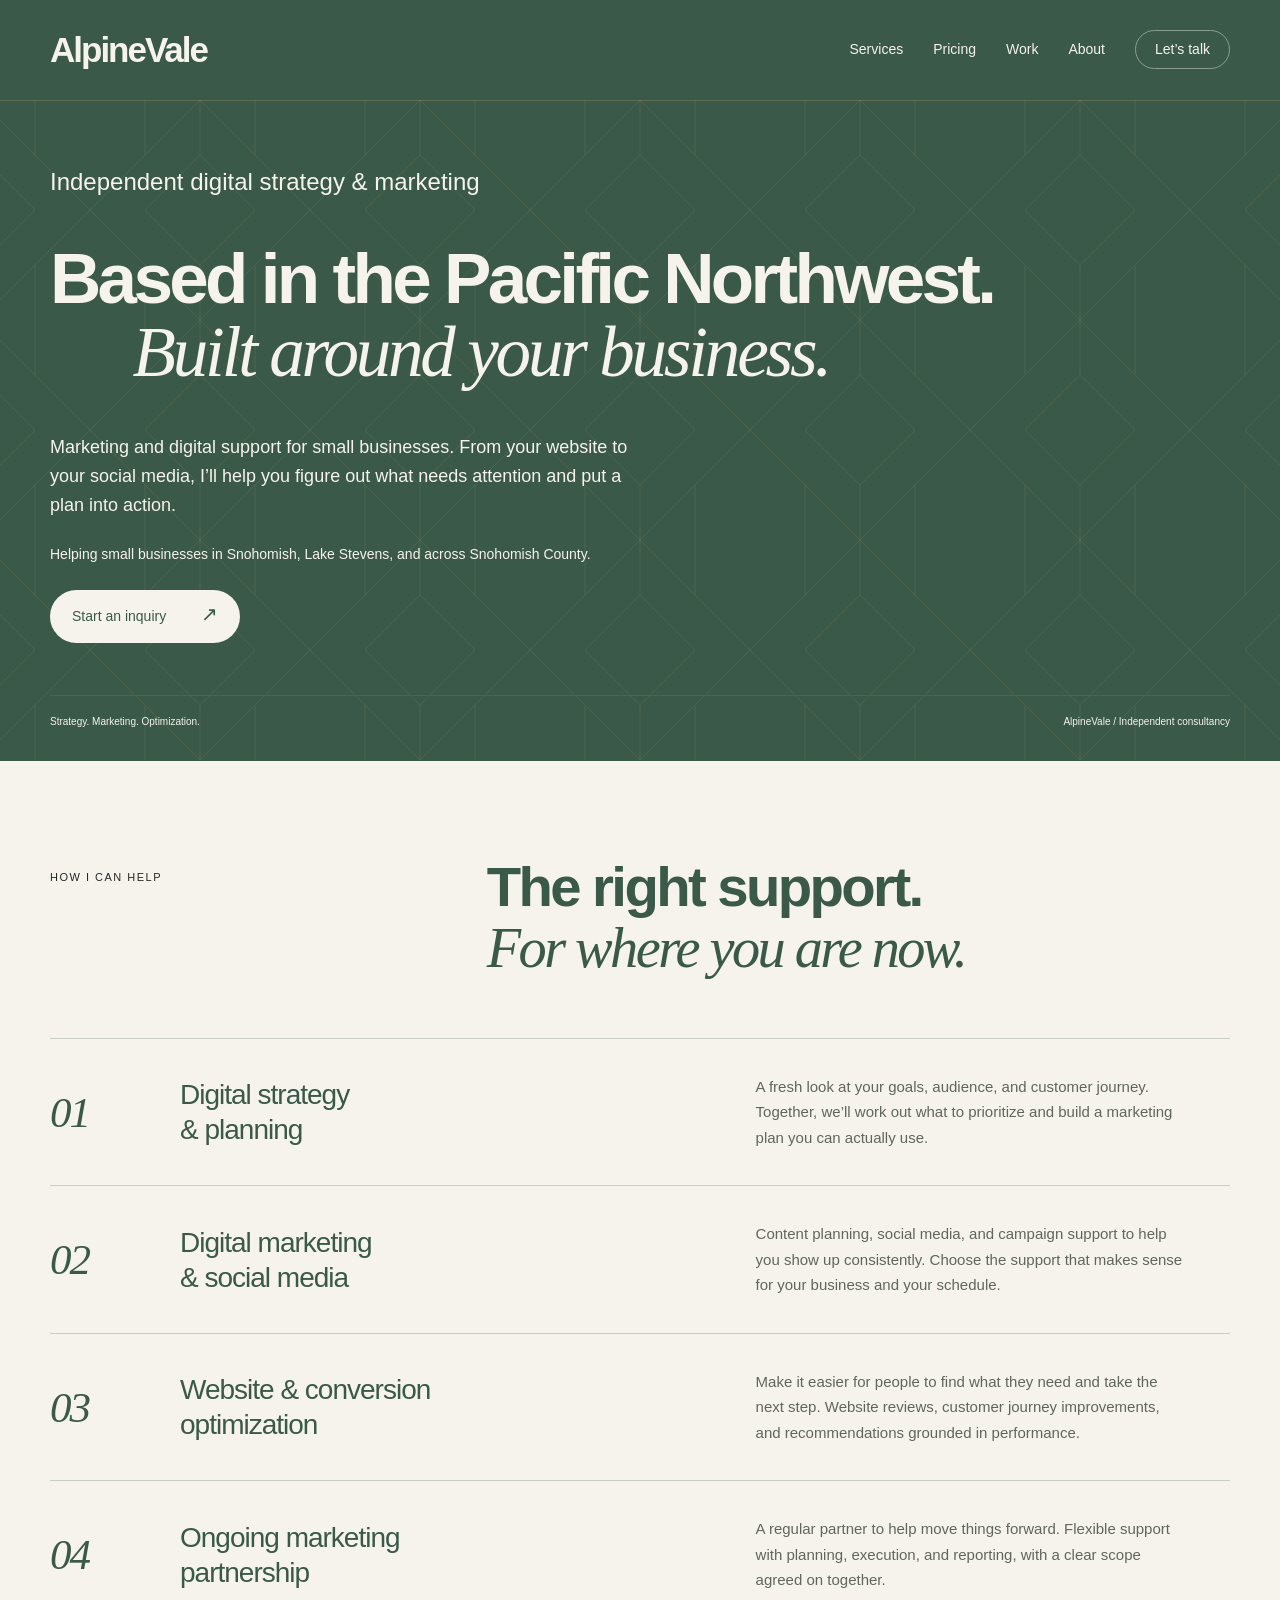
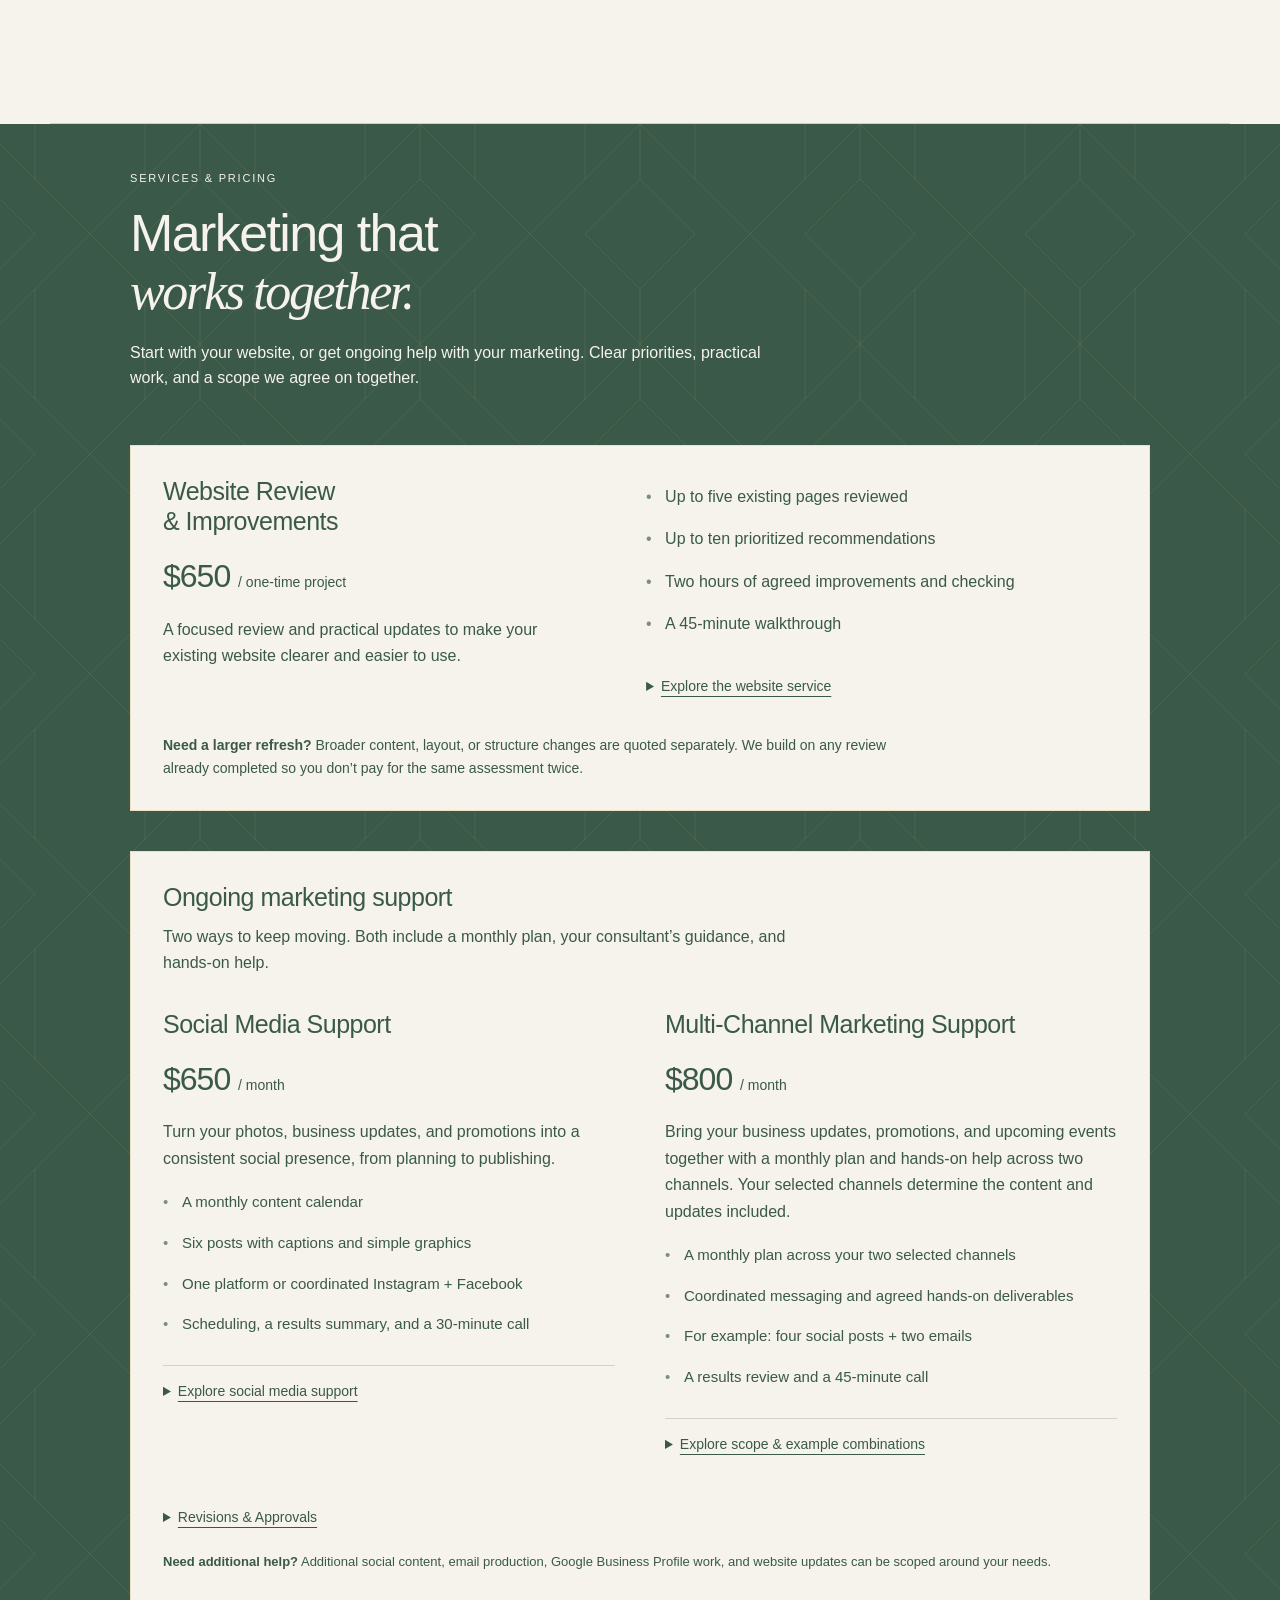
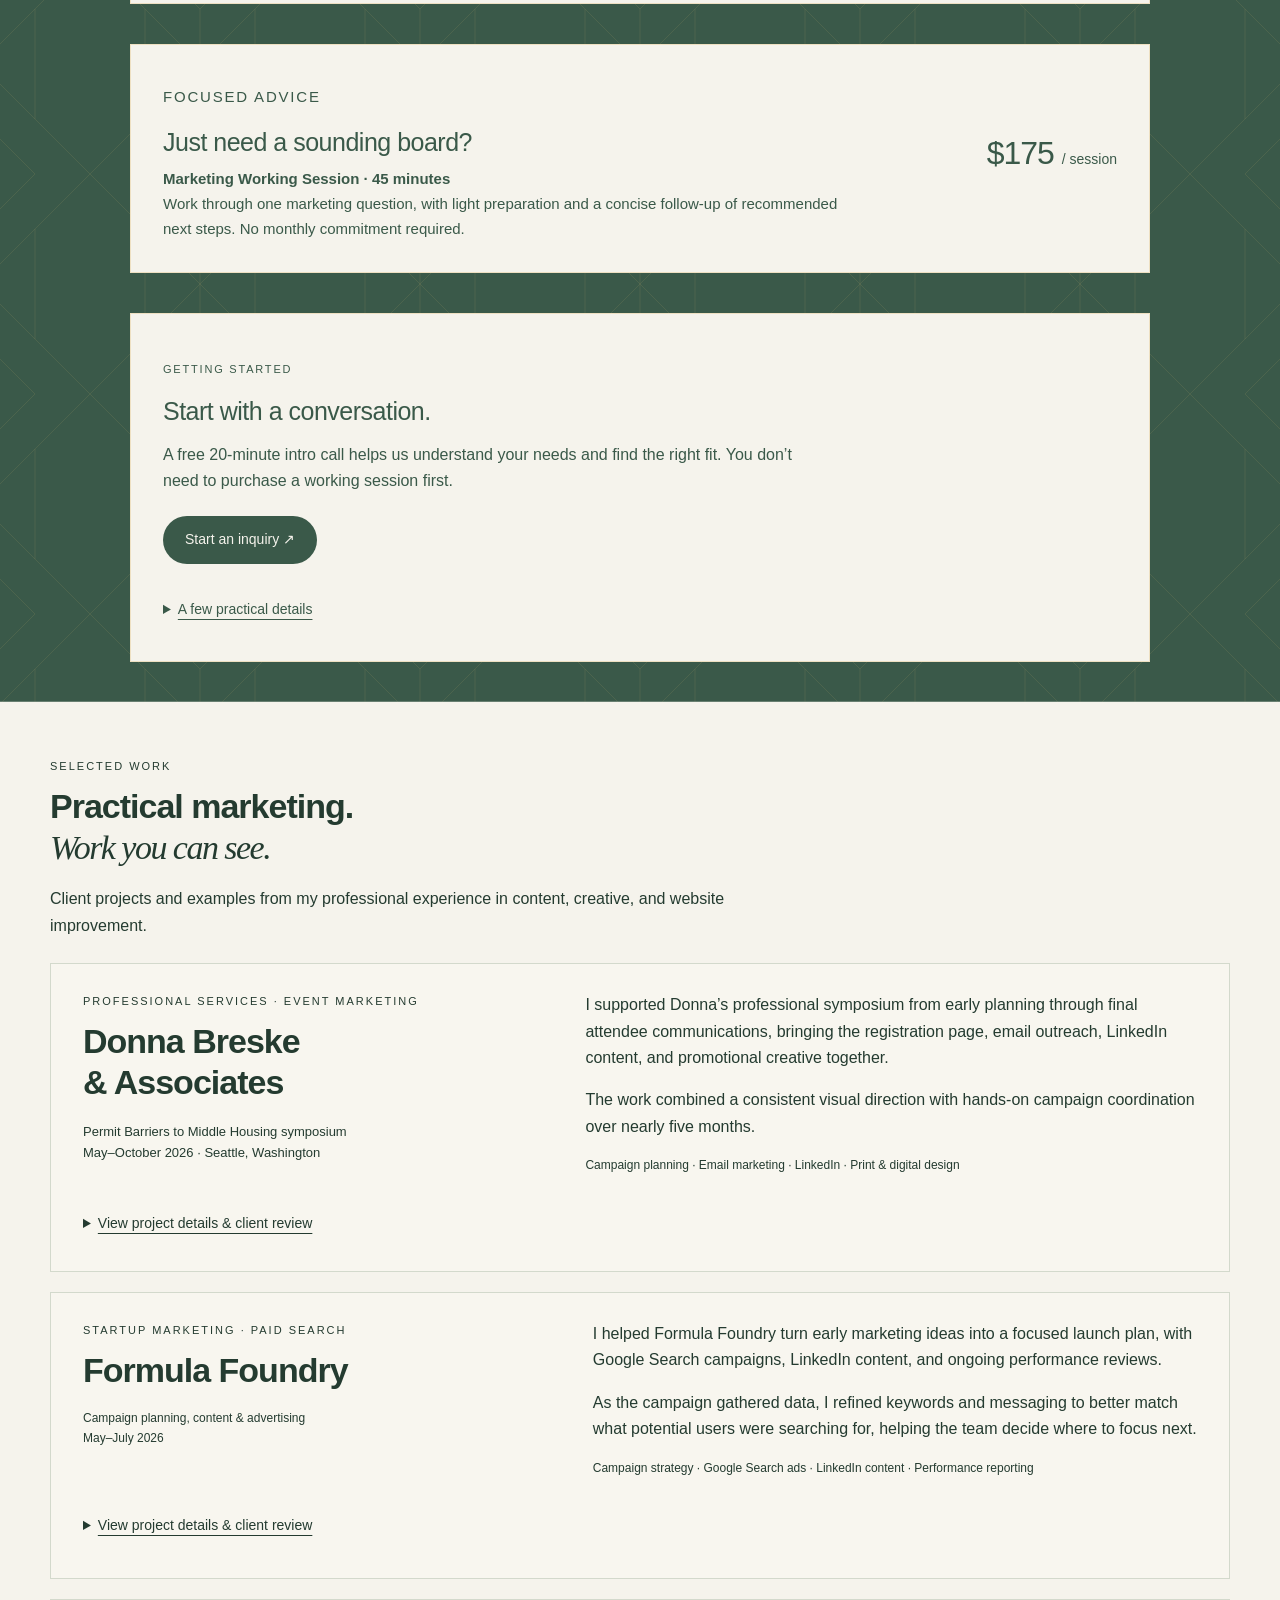
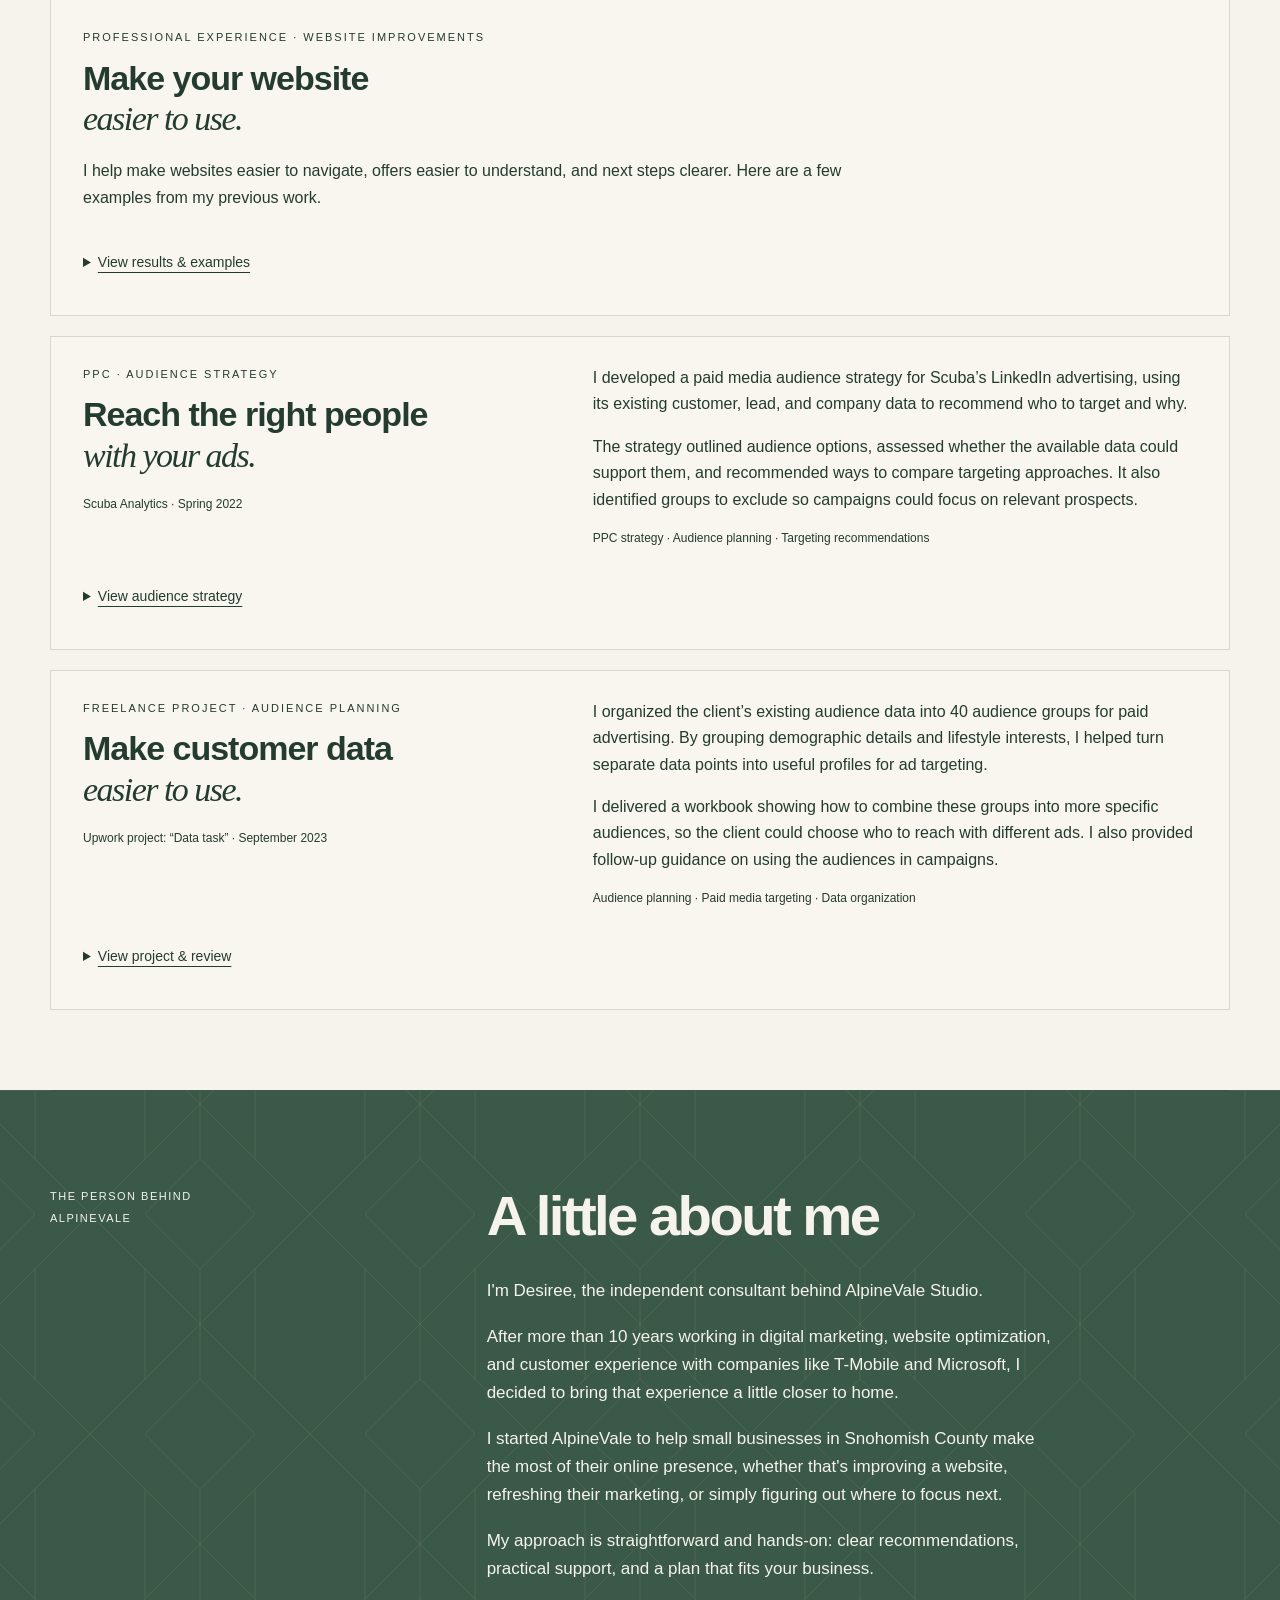
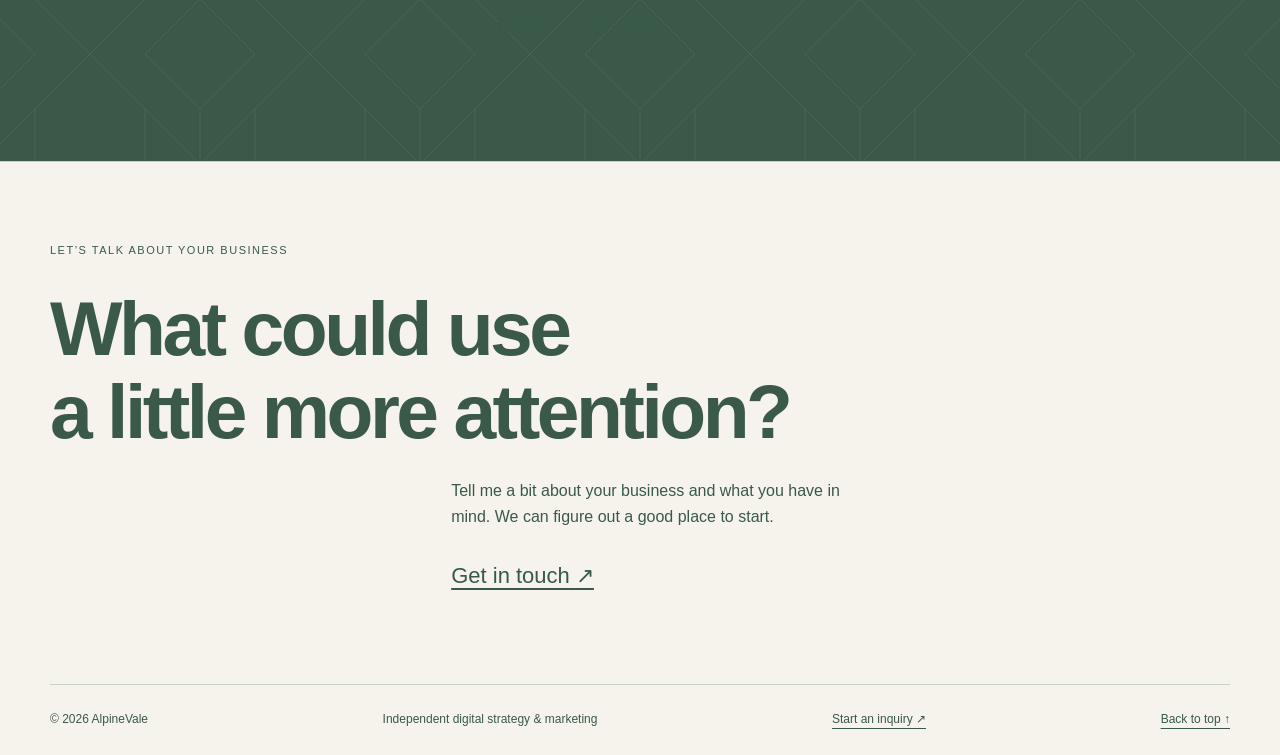
==== commit 630cf63c: "Publish selected work, approved client reviews, and sticky navigation Add five expandable work examp" ====
--- a/index.html
+++ b/index.html
@@ -3,6 +3,7 @@
 <head>
 <meta charset="utf-8">
 <meta name="viewport" content="width=device-width,initial-scale=1">
+
 <meta name="description" content="Marketing support for small businesses in Snohomish and Lake Stevens. Get help with social media, website improvements, and practical marketing planning.">
 <title>Small Business Marketing in Snohomish &amp; Lake Stevens | AlpineVale</title>
 <style>
@@ -82,7 +83,7 @@
 html,body{overflow-x:clip}header{background-color:#3a5949}
 main>section:nth-of-type(odd){position:relative;isolation:isolate}
 main>section:nth-of-type(odd)::before{content:"";position:absolute;z-index:-1;pointer-events:none;inset:0 calc((100vw - 100%)/-2);background-color:#3a5949}
-#main>.hero::before,#main>#about::before{background-image:url('/assets/alpine-pattern.svg');background-size:220px auto;background-position:center top;background-repeat:repeat}
+#main>.hero::before,#main>#about::before{background-image:url('data:image/svg+xml,%3Csvg%20xmlns%3D%22http%3A%2F%2Fwww.w3.org%2F2000%2Fsvg%22%20width%3D%22240%22%20height%3D%22240%22%20viewBox%3D%220%200%20240%20240%22%3E%3Cpath%20d%3D%22M120%200L240%20120L120%20240L0%20120Z%20M120%2060L180%20120L120%20180L60%20120Z%20M120%200V60%20M120%20180V240%20M60%200V60%20M180%200V60%20M60%20180V240%20M180%20180V240%22%20fill%3D%22none%22%20stroke%3D%22%23dfbb72%22%20stroke-width%3D%22.85%22%20stroke-opacity%3D%220.14%22%20stroke-linejoin%3D%22miter%22%2F%3E%3C%2Fsvg%3E');background-size:220px auto;background-position:center top;background-repeat:repeat}
 @media(max-width:750px){#main>.hero::before,#main>#about::before{background-size:176px auto}}
 footer{background:#f5f3ec;color:#3a5949}footer :is(h2,p,a,.eyebrow,.footer-bottom){color:#3a5949}.footer-bottom{border-top-color:#c9cfc3}footer a:focus-visible{outline-color:#3a5949}
 
@@ -114,7 +115,7 @@
 
 /* Alternating content bands with the approved gold lattice. */
 #pricing .website-band,#pricing .session{position:relative;isolation:isolate;background:transparent;color:#f5f3ec}
-#pricing .website-band::before,#pricing .session::before{content:"";position:absolute;inset:0 calc((100vw - 100%)/-2);z-index:-1;pointer-events:none;background:#3a5949 url('/assets/alpine-pattern.svg') repeat center top/220px auto}
+#pricing .website-band::before,#pricing .session::before{content:"";position:absolute;inset:0 calc((100vw - 100%)/-2);z-index:-1;pointer-events:none;background:#3a5949 url('data:image/svg+xml,%3Csvg%20xmlns%3D%22http%3A%2F%2Fwww.w3.org%2F2000%2Fsvg%22%20width%3D%22240%22%20height%3D%22240%22%20viewBox%3D%220%200%20240%20240%22%3E%3Cpath%20d%3D%22M120%200L240%20120L120%20240L0%20120Z%20M120%2060L180%20120L120%20180L60%20120Z%20M120%200V60%20M120%20180V240%20M60%200V60%20M180%200V60%20M60%20180V240%20M180%20180V240%22%20fill%3D%22none%22%20stroke%3D%22%23dfbb72%22%20stroke-width%3D%22.85%22%20stroke-opacity%3D%220.14%22%20stroke-linejoin%3D%22miter%22%2F%3E%3C%2Fsvg%3E') repeat center top/220px auto}
 #pricing .website-band .website-grid{border-top-color:rgba(223,187,114,.2)}
 #pricing .monthly{background:#f5f3ec;color:#3a5949;box-shadow:0 0 0 100vmax #f5f3ec}
 #pricing .plan details{border-top-color:#3a594933}
@@ -133,26 +134,59 @@
 
 /* Matching beige panels on a continuous pricing wallpaper. */
 #main>#pricing{background:transparent;box-shadow:none}
-#main>#pricing::before{background:#3a5949 url('/assets/alpine-pattern.svg') repeat center top/220px auto}
+#main>#pricing::before{background:#3a5949 url('data:image/svg+xml,%3Csvg%20xmlns%3D%22http%3A%2F%2Fwww.w3.org%2F2000%2Fsvg%22%20width%3D%22240%22%20height%3D%22240%22%20viewBox%3D%220%200%20240%20240%22%3E%3Cpath%20d%3D%22M120%200L240%20120L120%20240L0%20120Z%20M120%2060L180%20120L120%20180L60%20120Z%20M120%200V60%20M120%20180V240%20M60%200V60%20M180%200V60%20M60%20180V240%20M180%20180V240%22%20fill%3D%22none%22%20stroke%3D%22%23dfbb72%22%20stroke-width%3D%22.85%22%20stroke-opacity%3D%220.14%22%20stroke-linejoin%3D%22miter%22%2F%3E%3C%2Fsvg%3E') repeat center top/220px auto}
 #pricing .website-band::before,#pricing .session::before{display:none}
 #pricing .monthly{background:transparent;box-shadow:none;padding:0 0 40px}
 #pricing .support-panel,#pricing .session{background:#f5f3ec;color:#3a5949;padding:30px 32px;border:1px solid rgba(223,187,114,.35)}
 #pricing .session{margin-bottom:40px}
-#pricing .getting-started{position:relative;isolation:isolate}
-#pricing .getting-started::before{content:"";position:absolute;inset:0 calc((100vw - 100%)/-2);background:#f5f3ec;z-index:-1;pointer-events:none}
-@media(max-width:750px){#main>#pricing::before{background-size:176px auto}#pricing .support-panel,#pricing .session{padding:24px 20px}#pricing .monthly{padding-bottom:28px}#pricing .session{margin-bottom:28px}}
-</style>
+#pricing .getting-started{position:relative;isolation:isolate;background:#f5f3ec;color:#3a5949;padding:30px 32px;border:1px solid rgba(223,187,114,.35);margin-bottom:40px}
+#pricing .getting-started::before{display:none}
+@media(max-width:750px){#main>#pricing::before{background-size:176px auto}#pricing .support-panel,#pricing .session,#pricing .getting-started{padding:24px 20px}#pricing .monthly{padding-bottom:28px}#pricing .session,#pricing .getting-started{margin-bottom:28px}}
+
+/* Persistent navigation and integrated selected work. */
+body>.wrap>header{position:sticky;top:0;z-index:100;clip-path:none;box-shadow:none;width:100vw;margin-left:calc((100% - 100vw)/2);padding-left:max(50px,calc((100vw - 1200px)/2));padding-right:max(50px,calc((100vw - 1200px)/2))}
+html{scroll-padding-top:125px}.skip{z-index:200}
+#main>#work{background:#f5f3ec;color:#243b30;box-shadow:none;clip-path:none;padding:60px 0;border:0}
+#main>#work::before{display:none}
+#work section{padding:0;border:0}
+#work *{box-sizing:border-box}#work body{margin:0;background:#f5f3ec;color:#243b30;font:16px/1.65 'Segoe UI',Arial,sans-serif}#work .wrap{width:calc(100% - 48px);max-width:1100px;margin:auto}#work header,#work .cta{background:#3a5949;color:#f5f3ec}#work .draft{text-align:center;background:#e9dfc8;font-size:12px;padding:8px}#work nav{display:flex;justify-content:space-between;padding:25px 0}#work .logo{font-size:28px;font-weight:700}#work a{color:inherit;text-underline-offset:4px}#work .logo{text-decoration:none}#work .intro{padding:20px 0 40px}#work .eyebrow{text-transform:uppercase;letter-spacing:2px;font-size:11px}#work h1{font-size:clamp(40px,6vw,64px);line-height:1.1;font-weight:500;letter-spacing:-2px;margin:18px 0}#work em{font-family:Georgia,serif}#work .intro p:last-child{max-width:630px;font-size:18px}#work h2{font-size:34px;line-height:1.2;margin:10px 0 18px;font-weight:550}#work .project{padding:42px 0 20px}#work .heading{display:grid;grid-template-columns:1fr 1.3fr;gap:45px}#work .meta{font-size:13px;color:#62705f}#work .heading p{margin-top:0}#work .tags{font-size:12px;color:#5b6c5d}#work .cards{display:grid;grid-template-columns:repeat(3,1fr);gap:14px;margin:25px 0}#work .card{padding:20px;background:#e8ece3;border:1px solid #d1d8cb}#work .card strong{font-size:24px;line-height:1.2;display:block;margin-bottom:12px;font-weight:550}#work .card p{font-size:13px;margin:0}#work .gallery{display:grid;grid-template-columns:1.3fr 1fr 1fr;gap:20px;margin:30px 0}#work figure{margin:0}#work .mat{height:240px;display:flex;align-items:center;justify-content:center;padding:14px;background:#e6e9e0;border:1px solid #ccd3c6}#work .mat img{max-height:100%;max-width:100%;object-fit:contain}#work figcaption{font-size:12px;margin-top:8px}#work .scope{border-top:1px solid #cbd1c5;padding-top:16px;font-size:14px}#work details{font-size:13px;padding:16px 0 30px;color:#5b6c5d}#work summary{cursor:pointer}#work .cta{padding:35px 0}#work .cta .wrap{display:flex;align-items:center;justify-content:space-between;gap:30px}#work .cta h2{font-size:28px;margin:0 0 8px}#work .cta p{margin:0}#work .button{background:#f5f3ec;color:#3a5949;border-radius:30px;padding:12px 22px;text-decoration:none;white-space:nowrap}#work footer{padding:20px 0;font-size:12px}#work a:focus-visible,#work summary:focus-visible{outline:3px solid #ad853d;outline-offset:4px}@media(max-width:720px){#work .heading{grid-template-columns:1fr;gap:5px}#work .cards{grid-template-columns:1fr 1fr}#work .gallery{grid-template-columns:1fr 1fr}#work .gallery figure:first-child{grid-column:1/-1}#work .mat{height:210px}#work .cta .wrap{display:block}#work .button{display:inline-block;margin-top:20px}}#work header,#work .cta{background-image:url('data:image/svg+xml,%3Csvg%20xmlns%3D%22http%3A%2F%2Fwww.w3.org%2F2000%2Fsvg%22%20width%3D%22240%22%20height%3D%22240%22%20viewBox%3D%220%200%20240%20240%22%3E%3Cpath%20d%3D%22M120%200L240%20120L120%20240L0%20120Z%20M120%2060L180%20120L120%20180L60%20120Z%20M120%200V60%20M120%20180V240%20M60%200V60%20M180%200V60%20M60%20180V240%20M180%20180V240%22%20fill%3D%22none%22%20stroke%3D%22%23dfbb72%22%20stroke-width%3D%22.85%22%20stroke-opacity%3D%220.14%22%20stroke-linejoin%3D%22miter%22%2F%3E%3C%2Fsvg%3E');background-size:220px auto;background-position:center top;background-repeat:repeat}@media(max-width:750px){#work header,#work .cta{background-size:176px auto}}#work .experience{border-top:1px solid #bcc7b9;padding:40px 0 25px}#work .experience>p{max-width:780px}#work .experiments{display:grid;grid-template-columns:repeat(3,1fr);gap:18px;margin-top:26px}#work .experiment{border:1px solid #ccd3c6;padding:22px;background:#eeeee6;display:flex;flex-direction:column}#work .experiment h3{font-size:21px;line-height:1.3;margin:16px 0 10px}#work .experiment p{font-size:14px;margin:0 0 16px}#work .result{font-size:32px;font-weight:600;line-height:1.2}#work .result-label{display:block;font-size:12px;margin-top:5px}#work .demo{background:#faf9f4;border:1px solid #d2d7cc;border-radius:6px;padding:16px;margin-top:auto;min-height:145px;font-size:12px}#work .demo-label{font-size:10px;letter-spacing:1px;text-transform:uppercase;color:#68735f;display:block;margin-bottom:12px}#work .quicklinks{display:flex;flex-wrap:wrap;gap:7px}#work .quicklinks span{border:1px solid #b5c2b1;background:#e8ece3;padding:5px 10px;border-radius:18px}#work .product{display:flex;gap:13px;align-items:center}#work .watch{width:38px;height:49px;flex-shrink:0;border:5px solid #3a5949;border-radius:12px;background:#d4dfcc;box-shadow:0 -8px 0 -4px #91a38a,0 8px 0 -4px #91a38a}#work .offer{display:flex;justify-content:space-between;align-items:center;gap:8px}#work .timer{font-size:23px;letter-spacing:2px;color:#3a5949}#work .demo-cta{background:#3a5949;color:#f5f3ec;padding:7px 10px;border-radius:16px;display:inline-block;margin-top:10px}#work .experience .meta{font-size:12px}#work .experience details{padding-bottom:5px}@media(max-width:850px){#work .experiments{grid-template-columns:1fr}#work .demo{min-height:0}#work .experiment{display:block}#work .experience{padding-top:30px}}#work .experiment h3{margin:0 0 12px;font-size:23px}#work .experiment .result{font-size:22px;margin:0 0 20px;padding-top:12px;border-top:1px solid #d2d7cc}#work .experiment .result-label{font-size:12px;font-weight:400}
+#main>#work :is(h2,h3,p,.eyebrow){color:#243b30}
+#work h2{letter-spacing:-1px}#work h3{letter-spacing:0}
+#work .card{padding:20px;border:1px solid #d1d8cb}
+#work .experience{padding:40px 0 25px;border-top:1px solid #bcc7b9}
+#work .work-intro{max-width:680px;margin-bottom:30px}
+@media(max-width:750px){body>.wrap>header{height:auto;min-height:105px;flex-wrap:wrap;gap:12px;padding:14px 20px}header nav{width:100%;justify-content:space-between;gap:8px;font-size:12px}html{scroll-padding-top:125px}#work .cards{grid-template-columns:1fr}#work .heading{display:block}}
+#main>#pricing{padding-bottom:40px}#pricing .getting-started{margin-bottom:0}@media(max-width:750px){#main>#pricing{padding-bottom:28px}}
+#work .work-details{padding:16px 0 24px;color:#243b30;font-size:14px}#work .work-details>summary{width:fit-content;cursor:pointer;text-decoration:underline;text-underline-offset:5px;padding:8px 0;font-size:14px}#work .work-details[open]>summary{margin-bottom:12px}#work .additional-example{margin-top:22px}#work .additional-example h3{font-size:18px;margin-bottom:10px}
+
+/* A quiet lattice behind readable project panels. */
+#main>#work{position:relative;isolation:isolate;padding-top:44px}
+#main>#work::before{display:block;content:"";position:absolute;inset:0 calc((100vw - 100%)/-2);z-index:-1;pointer-events:none;background:#eeeee5 url('data:image/svg+xml,%3Csvg%20xmlns%3D%22http%3A%2F%2Fwww.w3.org%2F2000%2Fsvg%22%20width%3D%22240%22%20height%3D%22240%22%20viewBox%3D%220%200%20240%20240%22%3E%3Cpath%20d%3D%22M120%200L240%20120L120%20240L0%20120Z%20M120%2060L180%20120L120%20180L60%20120Z%20M120%200V60%20M120%20180V240%20M60%200V60%20M180%200V60%20M60%20180V240%20M180%20180V240%22%20fill%3D%22none%22%20stroke%3D%22%233a5949%22%20stroke-width%3D%22.85%22%20stroke-opacity%3D%22.10%22%2F%3E%3C%2Fsvg%3E') repeat center top/240px auto}
+#work .work-intro{margin-bottom:24px}
+#work .project,#work>.experience{background:#f8f6ef;border:1px solid #d3d9cc;padding:28px 32px;margin:0 0 20px}
+#work .project .heading{gap:32px}
+#work .work-details{padding-bottom:0}
+#work>.experience>p:first-child{margin-top:0}
+@media(max-width:750px){#main>#work{padding-top:34px}#work .project,#work>.experience{padding:24px 20px}#main>#work::before{background-size:176px auto}}
+
+/* Share one lattice scale and vertical origin across adjoining bands. */
+#main>#pricing::before,#main>#work::before,#main>#about::before{background-size:220px 220px;background-position:center var(--lattice-y,0px)}
+@media(max-width:750px){#main>#pricing::before,#main>#work::before,#main>#about::before{background-size:176px 176px}}
+
+/* Plain warm beige provides a visual pause between patterned green sections. */
+#main>#work::before{background:#f5f3ec;background-image:none}
+#work .client-review{background:#e8ece3;border-left:3px solid #3a5949;padding:22px 24px;margin:12px 0 26px}#work .client-review blockquote{margin:10px 0 16px;font-size:17px;line-height:1.7}#work .client-review figcaption{font-size:13px}#work .client-review .eyebrow{margin:0}</style>
 <link rel="canonical" href="https://alpinevalestudio.com/">
 </head>
 <body>
 <a class="skip" href="#main">Skip to content</a>
 <div class="wrap">
-<header><a class="wordmark" href="#" aria-label="AlpineVale home">AlpineVale</a><nav aria-label="Main navigation"><a href="#services">Services</a><a href="#pricing">Pricing</a><a href="#about">About</a><a href="/contact/">Let’s talk</a></nav></header>
+<header><a class="wordmark" href="#" aria-label="AlpineVale home">AlpineVale</a><nav aria-label="Main navigation"><a href="#services">Services</a><a href="#pricing">Pricing</a><a href="#work">Work</a><a href="#about">About</a><a href="https://alpinevalestudio.com/contact/">Let’s talk</a></nav></header>
 <main id="main">
 <section class="hero" aria-labelledby="hero-title">
 <div class="eyebrow">Independent digital strategy & marketing</div>
 <h1 id="hero-title"><span class="headline-first">Based in the Pacific Northwest.</span><br><em>Built around your business.</em></h1>
-<div class="hero-bottom"><div><p class="intro">Marketing and digital support for small businesses. From your website to your social media, I’ll help you figure out what needs attention and put a plan into action.</p><p class="local-note">Helping small businesses in Snohomish, Lake Stevens, and across Snohomish County.</p><a class="button" href="/contact/">Start an inquiry <span aria-hidden="true">&nbsp; ↗</span></a></div></div>
+<div class="hero-bottom"><div><p class="intro">Marketing and digital support for small businesses. From your website to your social media, I’ll help you figure out what needs attention and put a plan into action.</p><p class="local-note">Helping small businesses in Snohomish, Lake Stevens, and across Snohomish County.</p><a class="button" href="https://alpinevalestudio.com/contact/">Start an inquiry <span aria-hidden="true">&nbsp; ↗</span></a></div></div>
 <div class="hero-rule"><span>Strategy. Marketing. Optimization.</span><span>AlpineVale / Independent consultancy</span></div>
 </section>
 <section id="services" aria-labelledby="services-title">
@@ -172,12 +206,34 @@
 <article class="plan"><h3>Multi-Channel Marketing Support</h3><p class="price">$800 <span>/ month</span></p><p class="description">Bring your business updates, promotions, and upcoming events together with a monthly plan and hands-on help across two channels. Your selected channels determine the content and updates included.</p><ul class="features"><li>A monthly plan across your two selected channels</li><li>Coordinated messaging and agreed hands-on deliverables</li><li>For example: four social posts + two emails</li><li>A results review and a 45-minute call</li></ul><details><summary>Explore scope &amp; example combinations</summary><p>We agree on your two channels and monthly priorities, then I prepare the included work and publish or schedule it after your approval. Social + email includes four social posts and two emails. Social + website includes four social posts and one website update batch. Email + website includes two emails and one website update batch. Your proposal confirms the combination; these are alternatives, not cumulative allowances.</p><div class="example"><label for="channel-pair">What could a month look like?</label><select id="channel-pair"><option value="social-email">Social + email</option><option value="social-web">Social + website</option><option value="email-web">Email + website</option></select><div class="example-output" aria-live="polite"><strong id="deliverables">Four social posts + two emails</strong><p id="scenario">Four social posts plus two emails, such as a newsletter and workshop announcement, or an invitation and reminder.</p></div></div><p><strong>Email scope:</strong> Two emails per month when email is one of your selected channels. Each includes up to 400 words, a subject line, and a call to action, drafted from your supplied business updates. Includes formatting in an existing template, one audience per send, link checks, scheduling after approval, and one consolidated revision round. The emails can cover different topics, such as a newsletter and workshop announcement, or an invitation and reminder. Additional emails and other work are scoped and quoted separately, with approval before work begins. Original research, new templates, automations, and list cleanup are quoted separately.</p><p><strong>Website scope:</strong> An agreed batch of text, image, or link updates on a supported platform, capped at 90 minutes. Redesigns, new features, and technical repairs are separate.</p><p>You supply existing assets, business information, access, and timely approval. One consolidated revision round is included. We review available results to inform the next month’s priorities.</p></details></article>
 </div><details class="shared"><summary>Revisions &amp; Approvals</summary><p>One consolidated round of revisions is included each month. You'll have the opportunity to review all proposed content and provide feedback before anything is published.</p><p>Minor corrections to approved content, such as fixing typos or factual errors introduced by AlpineVale, are always included.</p><p>Additional revision rounds, significant changes in direction, or new requests outside the agreed scope may be quoted separately.</p></details><p class="note" style="margin-top:12px"><strong>Need additional help?</strong> Additional social content, email production, Google Business Profile work, and website updates can be scoped around your needs.</p></div></div></section>
 <div class="wrap"><section class="session" aria-labelledby="session-title"><p class="eyebrow">Focused advice</p><div class="session-grid"><div><h3 id="session-title">Just need a sounding board?</h3><p><strong>Marketing Working Session · 45 minutes</strong><br>Work through one marketing question, with light preparation and a concise follow-up of recommended next steps. No monthly commitment required.</p></div><p class="price">$175 <span>/ session</span></p></div></section>
-<section class="getting-started" aria-labelledby="start-title"><p class="eyebrow">Getting started</p><h2 id="start-title">Start with a conversation.</h2><p>A free 20-minute intro call helps us understand your needs and find the right fit. You don’t need to purchase a working session first.</p><a class="pricing-cta" href="/contact/">Start an inquiry ↗</a><details class="practical"><summary>A few practical details</summary><ul class="features"><li>The free intro call covers fit and services. Detailed reviews, recommendations, and planning happen in the paid work.</li><li>Your proposal confirms deliverables, price, timing, and what I’ll need from you. Monthly packages include a kickoff and initial direction; we agree on the first month’s schedule before work begins.</li><li>Monthly services include one consolidated round of revisions. Extra work is quoted and approved separately. We account for overlapping work when combining services.</li><li>Applicable taxes, paid tools, and outside costs are separate.</li><li>No sales, lead, or follower results are guaranteed. Final scope and pricing are confirmed in your proposal.</li></ul></details></section>
+<section class="getting-started" aria-labelledby="start-title"><p class="eyebrow">Getting started</p><h2 id="start-title">Start with a conversation.</h2><p>A free 20-minute intro call helps us understand your needs and find the right fit. You don’t need to purchase a working session first.</p><a class="pricing-cta" href="https://alpinevalestudio.com/contact/">Start an inquiry ↗</a><details class="practical"><summary>A few practical details</summary><ul class="features"><li>The free intro call covers fit and services. Detailed reviews, recommendations, and planning happen in the paid work.</li><li>Your proposal confirms deliverables, price, timing, and what I’ll need from you. Monthly packages include a kickoff and initial direction; we agree on the first month’s schedule before work begins.</li><li>Monthly services include one consolidated round of revisions. Extra work is quoted and approved separately. We account for overlapping work when combining services.</li><li>Applicable taxes, paid tools, and outside costs are separate.</li><li>No sales, lead, or follower results are guaranteed. Final scope and pricing are confirmed in your proposal.</li></ul></details></section>
 </div>
 </section>
-<section hidden aria-hidden="true"></section>
-<section id="about" class="about" aria-labelledby="about-title"><span class="eyebrow">The person behind AlpineVale</span><div><h2 id="about-title">Experienced thinking.<br>A personal partnership.</h2><p>I'm Desiree, the independent consultant behind AlpineVale.</p><p>I bring more than 10 years of experience in digital marketing, website optimization, and customer experience, including work with T-Mobile and Microsoft. My background is rooted in understanding how people interact with websites, what influences their decisions, and how thoughtful changes can improve results.</p><p>Today, I bring that experience to small businesses in Snohomish, Lake Stevens, and across Snohomish County, offering practical, hands-on marketing support without the complexity of a large agency. Whether it's improving a website, planning a campaign, or creating a more consistent digital presence, my goal is to make marketing feel manageable and worthwhile.</p><p class="signature">Desiree Kurkowski</p></div></section>
+<section id="work" aria-labelledby="work-title"><p class="eyebrow">Selected work</p><h2 id="work-title">Practical marketing.<br><em>Work you can see.</em></h2><p class="work-intro">Client projects and examples from my professional experience in content, creative, and website improvement.</p><article class="project"><div class="heading"><div><p class="eyebrow">Professional services · Event marketing</p><h2>Donna Breske<br>&amp; Associates</h2><p class="meta">Permit Barriers to Middle Housing symposium<br>May–October 2026 · Seattle, Washington</p></div><div><p>I supported Donna’s professional symposium from early planning through final attendee communications, bringing the registration page, email outreach, LinkedIn content, and promotional creative together.</p><p>The work combined a consistent visual direction with hands-on campaign coordination over nearly five months.</p><p class="tags">Campaign planning · Email marketing · LinkedIn · Print &amp; digital design</p></div></div><details class="work-details"><summary>View project details &amp; client review</summary><figure class="client-review"><p class="eyebrow">Client feedback</p><blockquote>“Her pro-active method included the timely launch of a ticketing platform, structured marketing via my Linkedin page, securing advertisement space within publications, as well as providing graphics and verbiage to successfully promote the event.”</blockquote><figcaption><strong>Donna L. Breske, PE</strong><br>Donna Breske &amp; Associates</figcaption></figure><div class="cards"><section class="card"><strong>9+ email versions</strong><p>Prepared across launch, speaker content, registration offers, and attendee information, including versions for 3 invitation audiences.</p></section><section class="card"><strong>9+ LinkedIn posts</strong><p>Copy written for launch, the host’s perspective, speaker spotlights, discussion prompts, and final reminders.</p></section><section class="card"><strong>5 ad formats</strong><p>3 print sizes and 2 digital sizes prepared for the Daily Journal of Commerce and The Urbanist.</p></section><section class="card"><strong>3 sign designs</strong><p>A welcome sign plus left- and right-direction signs, supported by a branded event agenda.</p></section><section class="card"><strong>1 registration page</strong><p>Ticket Tailor setup, ticket offers, audience-list organization, and registration updates.</p></section><section class="card"><strong>1 dry-run review</strong><p>Presentation feedback and written recommendations to help organize and clarify the speaker’s material.</p></section></div><p class="meta">Documented work created. Email versions include audience adaptations; counts do not represent recipients, confirmed sends, or campaign results.</p><div class="gallery"><figure><a class="mat" href="/work-postcard.png" target="_blank" rel="noopener"><img src="/work-postcard.png" alt="Symposium promotional postcard"></a><figcaption>Event identity and promotional postcard</figcaption></figure><figure><a class="mat" href="/work-speaker.png" target="_blank" rel="noopener"><img src="/work-speaker.png" alt="LinkedIn speaker spotlight graphic for Ian Faulds"></a><figcaption>LinkedIn speaker spotlight: Ian Faulds</figcaption></figure><figure><a class="mat" href="/work-sam-linkedin.png" target="_blank" rel="noopener"><img src="/work-sam-linkedin.png" alt="LinkedIn speaker spotlight graphic for Sam Rodabough"></a><figcaption>LinkedIn speaker spotlight: Sam Rodabough</figcaption></figure></div><p class="scope"><strong>Also included:</strong> advertising delivery and publisher coordination, contact-list updates, attendee information, and welcome and directional signage.</p></details></article><section class="experience" id="formula-foundry" aria-labelledby="formula-foundry-title"><div class="heading"><div><p class="eyebrow">Startup marketing · Paid search</p><h2 id="formula-foundry-title">Formula Foundry</h2><p class="meta">Campaign planning, content &amp; advertising<br>May–July 2026</p></div><div><p>I helped Formula Foundry turn early marketing ideas into a focused launch plan, with Google Search campaigns, LinkedIn content, and ongoing performance reviews.</p><p>As the campaign gathered data, I refined keywords and messaging to better match what potential users were searching for, helping the team decide where to focus next.</p><p class="tags">Campaign strategy · Google Search ads · LinkedIn content · Performance reporting</p></div></div><details class="work-details"><summary>View project details &amp; client review</summary><figure class="client-review"><p class="eyebrow">Client feedback</p><blockquote>“Desiree helped us turn our early marketing ideas into a clear plan for Formula Foundry. She developed campaign messaging and LinkedIn content, managed Google Search campaigns, and used the results to refine our approach. Her hands-on support helped us better understand what potential users were searching for and where to focus our marketing.”</blockquote><figcaption><strong>P.K., CMO</strong><br>Formula Foundry</figcaption></figure><div class="cards"><section class="card"><strong>Campaign planning</strong><p>Developed a phased launch plan with audience recommendations, messaging, budgets, and checkpoints for reviewing what worked.</p></section><section class="card"><strong>Paid search</strong><p>Researched keywords, developed ad copy, launched campaigns, and refined search terms and budgets as results came in.</p></section><section class="card"><strong>LinkedIn creative</strong><p>Developed founder-style post copy and graphics, including spreadsheet-themed content and a product Playground announcement.</p></section></div><p class="scope"><strong>Ongoing improvements:</strong> reviewed search behavior, reduced keyword overlap between campaigns, and paused a segment attracting tutorial searches rather than people looking for software.</p><p class="scope"><strong>Early campaign activity:</strong> the three-week client update reported 11,913 impressions, 403 clicks, and 11 tracked conversion actions. Conversion actions are not confirmed customers or sales; these figures come from the project report and have not been independently rechecked in the ad account.</p></details></section><section class="experience" id="website-improvements" aria-labelledby="experience-title"><p class="eyebrow">Professional experience · Website improvements</p><h2 id="experience-title">Make your website<br><em>easier to use.</em></h2><p>I help make websites easier to navigate, offers easier to understand, and next steps clearer. Here are a few examples from my previous work.</p><details class="work-details"><summary>View results &amp; examples</summary><div class="experiments">
+<article class="experiment"><h3>Help visitors find what matters</h3><p>I helped identify the pages customers needed most and evaluate clearer shortcuts to reach them. More visitors found those important pages.</p><div class="result">10%+<span class="result-label">More visits to important pages</span></div><div class="demo" role="img" aria-label="Illustrative quick-links navigation showing pricing, comparisons, features, and reviews"><span class="demo-label">Illustrative example</span><strong>Find what you need</strong><div class="quicklinks" style="margin-top:12px"><span>Pricing</span><span>Compare options</span><span>Features</span><span>Reviews</span></div></div></article>
+<article class="experiment"><h3>Show a more relevant next step</h3><p>I helped identify when a related product would be useful to a customer and where to introduce it. The suggestion connected naturally to what they were already exploring.</p><div class="result">25%+<span class="result-label">More interaction with product recommendations</span></div><div class="demo" role="img" aria-label="Illustrative companion product recommendation for a connected watch"><span class="demo-label">Illustrative example</span><div class="product"><span class="watch" aria-hidden="true"></span><div><strong>A useful companion</strong><br>A connected watch that works with your device.</div></div></div></article>
+<article class="experiment"><h3>Make offer timing easier to see</h3><p>I designed a clear countdown beside an offer and worked with developers to bring it to life. Making the deadline easier to see helped more visitors click through.</p><div class="result">30%+<span class="result-label">Higher click-through rate on an offer</span></div><div class="demo" role="img" aria-label="Illustrative limited-time offer with a static example countdown and offer call to action"><span class="demo-label">Illustrative example · Static display</span><div class="offer"><strong>Offer ends in</strong><span class="timer">02 : 14 : 30</span></div><span class="demo-cta">Explore the offer</span></div></article>
+</div><p class="scope"><strong>For your business:</strong> clearer menus, easier-to-understand services, and a more obvious way to inquire or buy. These practical improvements can start with a review of your website and customer journey.</p><p class="meta">Figures are rounded down from individual past project results. Illustrations are generic examples, not original screenshots. Results vary by project.</p><div class="additional-example"><h3>Another example: clearer plan choices</h3><p>I helped clarify which option a customer needed to qualify for an offer, making the choices easier to understand.</p></div></details></section><section class="experience" id="paid-media-strategy" aria-labelledby="paid-media-title"><div class="heading"><div><p class="eyebrow">PPC · Audience strategy</p><h2 id="paid-media-title">Reach the right people<br><em>with your ads.</em></h2><p class="meta">Scuba Analytics · Spring 2022</p></div><div><p>I developed a paid media audience strategy for Scuba’s LinkedIn advertising, using its existing customer, lead, and company data to recommend who to target and why.</p><p>The strategy outlined audience options, assessed whether the available data could support them, and recommended ways to compare targeting approaches. It also identified groups to exclude so campaigns could focus on relevant prospects.</p><p class="tags">PPC strategy · Audience planning · Targeting recommendations</p></div></div><details class="work-details"><summary>View audience strategy</summary><div class="cards"><section class="card"><strong>1 strategy deck</strong><p>Outlined audience ideas, their purpose, and steps for putting them into use, including finding prospects similar to existing customers.</p></section><section class="card"><strong>6 audience categories reviewed</strong><p>Considered customer, stakeholder, lead, and company groups as options for campaign targeting.</p></section><section class="card"><strong>Audience feasibility review</strong><p>Assessed audience sizes and match rates to identify usable groups and where more data was needed.</p></section></div><p class="scope"><strong>Recommendations included:</strong> comparing job roles and seniority levels, refining company targeting, and reaching customers of competing tools.</p><p class="meta">Scope shown: audience strategy and recommendations for PPC campaigns.</p></details></section><section class="experience" id="audience-planning" aria-labelledby="audience-title"><div class="heading"><div><p class="eyebrow">Freelance project · Audience planning</p><h2 id="audience-title">Make customer data<br><em>easier to use.</em></h2><p class="meta">Upwork project: “Data task” · September 2023</p></div><div><p>I organized the client’s existing audience data into 40 audience groups for paid advertising. By grouping demographic details and lifestyle interests, I helped turn separate data points into useful profiles for ad targeting.</p><p>I delivered a workbook showing how to combine these groups into more specific audiences, so the client could choose who to reach with different ads. I also provided follow-up guidance on using the audiences in campaigns.</p><p class="tags">Audience planning · Paid media targeting · Data organization</p></div></div><details class="work-details"><summary>View project &amp; review</summary><div class="cards"><section class="card"><strong>40 audience groups</strong><p>Built from existing data to help the client choose who to reach with paid ads.</p></section><section class="card"><strong>2 workbook sections</strong><p>Demographic details and lifestyle interests, with guidance on combining them into targeting profiles.</p></section><section class="card"><strong>5/5 client review</strong><blockquote style="margin:0;font-size:15px">“Desiree really helped us, she is a great professional”</blockquote><p style="margin-top:12px">Rowan V., Upwork client</p></section></div><p class="scope"><strong>For your business:</strong> if you run paid ads, organized audience profiles can help you choose who to target and match your message or offer to that group.</p></details></section></section>
+<section id="about" class="about" aria-labelledby="about-title"><span class="eyebrow">The person behind AlpineVale</span><div><h2 id="about-title">A little about me</h2><p>I'm Desiree, the independent consultant behind AlpineVale Studio.</p><p>After more than 10 years working in digital marketing, website optimization, and customer experience with companies like T-Mobile and Microsoft, I decided to bring that experience a little closer to home.</p><p>I started AlpineVale to help small businesses in Snohomish County make the most of their online presence, whether that's improving a website, refreshing their marketing, or simply figuring out where to focus next.</p><p>My approach is straightforward and hands-on: clear recommendations, practical support, and a plan that fits your business.</p><p class="signature">Desiree Kurkowski</p></div></section>
 </main></div>
-<footer id="contact"><div class="wrap"><div class="contact"><span class="eyebrow">Let’s talk about your business</span><h2>What could use<br>a little more attention?</h2><p>Tell me a bit about your business and what you have in mind. We can figure out a good place to start.</p><a href="/contact/">Get in touch <span aria-hidden="true">↗</span></a></div><div class="footer-bottom"><span>© 2026 AlpineVale</span><span>Independent digital strategy & marketing</span><a href="/contact/">Start an inquiry ↗</a><a href="#main">Back to top ↑</a></div></div></footer>
-<script src="/assets/pricing.js" defer></script></body>
+<footer id="contact"><div class="wrap"><div class="contact"><span class="eyebrow">Let’s talk about your business</span><h2>What could use<br>a little more attention?</h2><p>Tell me a bit about your business and what you have in mind. We can figure out a good place to start.</p><a href="https://alpinevalestudio.com/contact/">Get in touch <span aria-hidden="true">↗</span></a></div><div class="footer-bottom"><span>© 2026 AlpineVale</span><span>Independent digital strategy & marketing</span><a href="https://alpinevalestudio.com/contact/">Start an inquiry ↗</a><a href="#main">Back to top ↑</a></div></div></footer>
+<script src="/assets/pricing.js" defer></script><script>
+(() => {
+  const pricing = document.getElementById('pricing');
+  const bands = ['work', 'about'].map(id => document.getElementById(id));
+  function alignLattice() {
+    const tile = window.matchMedia('(max-width:750px)').matches ? 176 : 220;
+    const origin = pricing.getBoundingClientRect().top;
+    bands.forEach(band => {
+      const offset = (band.getBoundingClientRect().top - origin) % tile;
+      band.style.setProperty('--lattice-y', (-offset) + 'px');
+    });
+  }
+  const observer = new ResizeObserver(alignLattice);
+  [pricing, ...bands].forEach(band => observer.observe(band));
+  window.addEventListener('resize', alignLattice);
+  document.fonts.ready.then(alignLattice);
+  alignLattice();
+})();
+</script></body>
 </html>
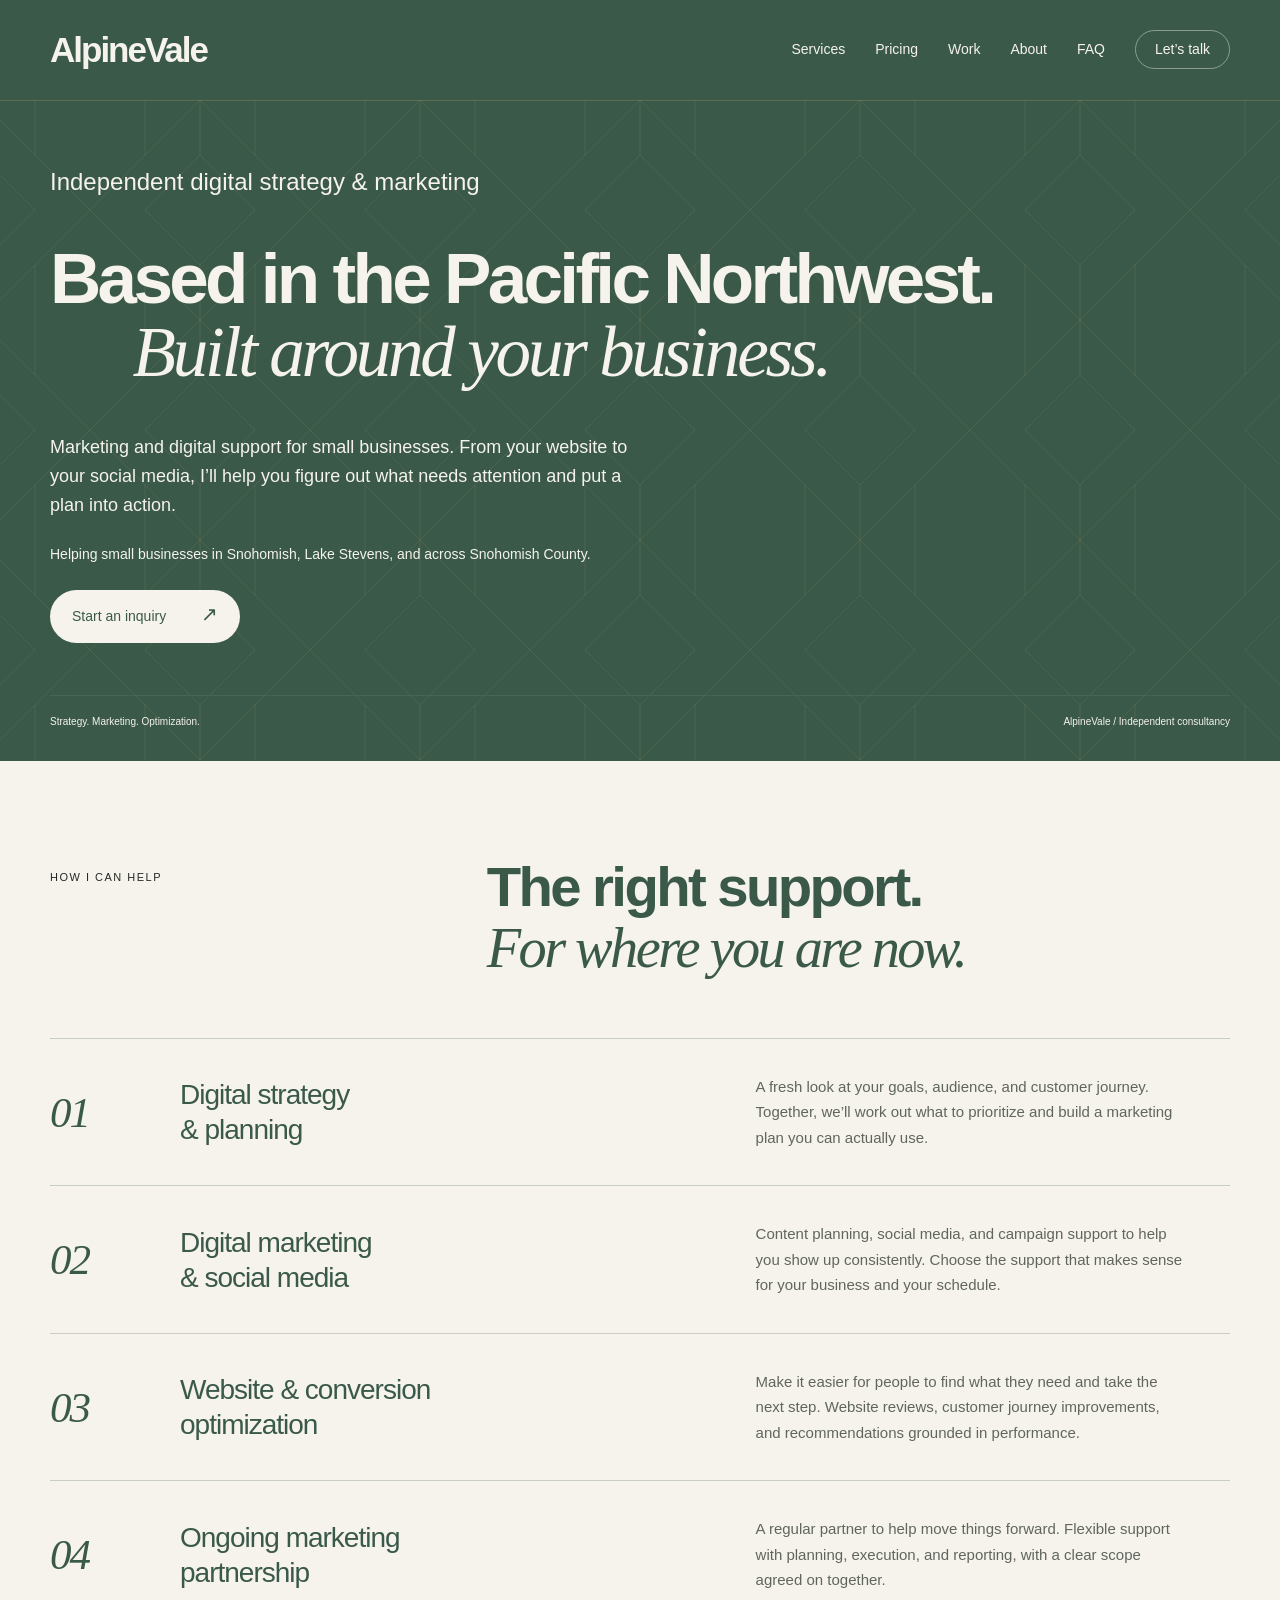
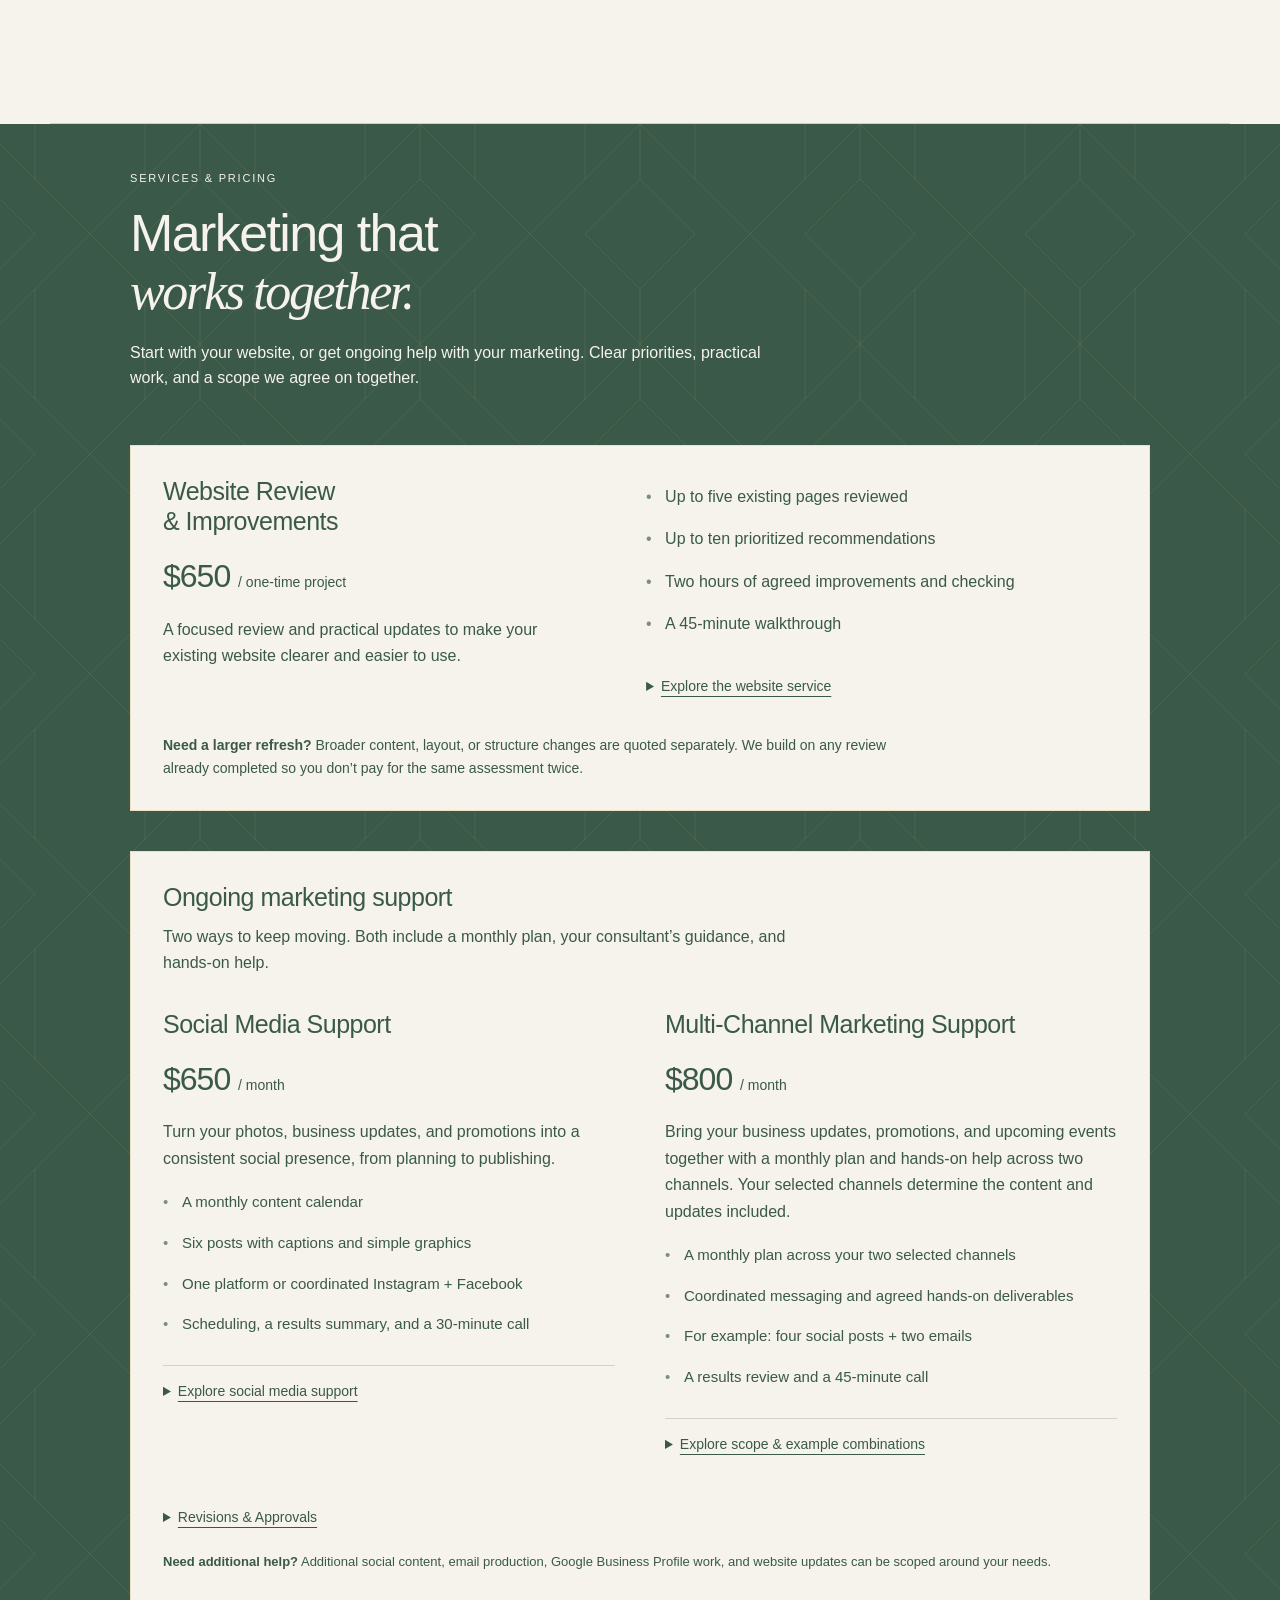
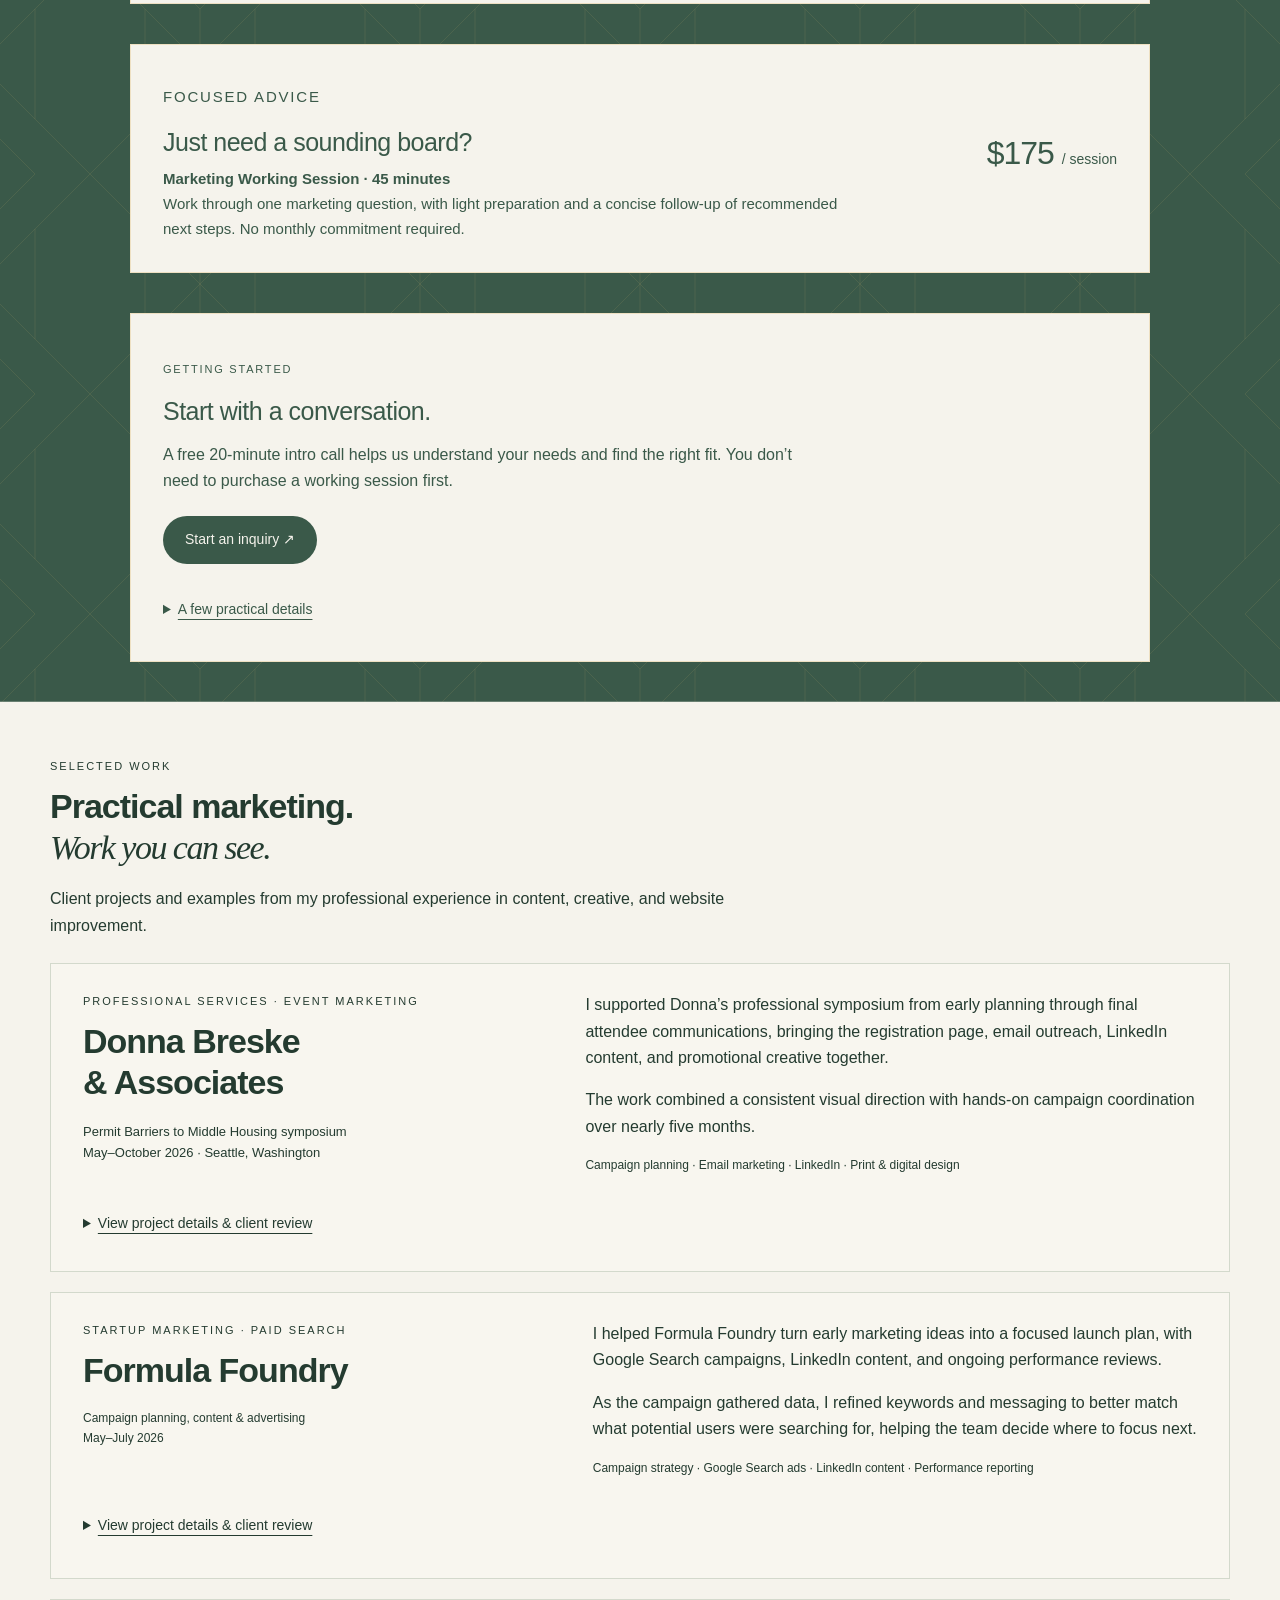
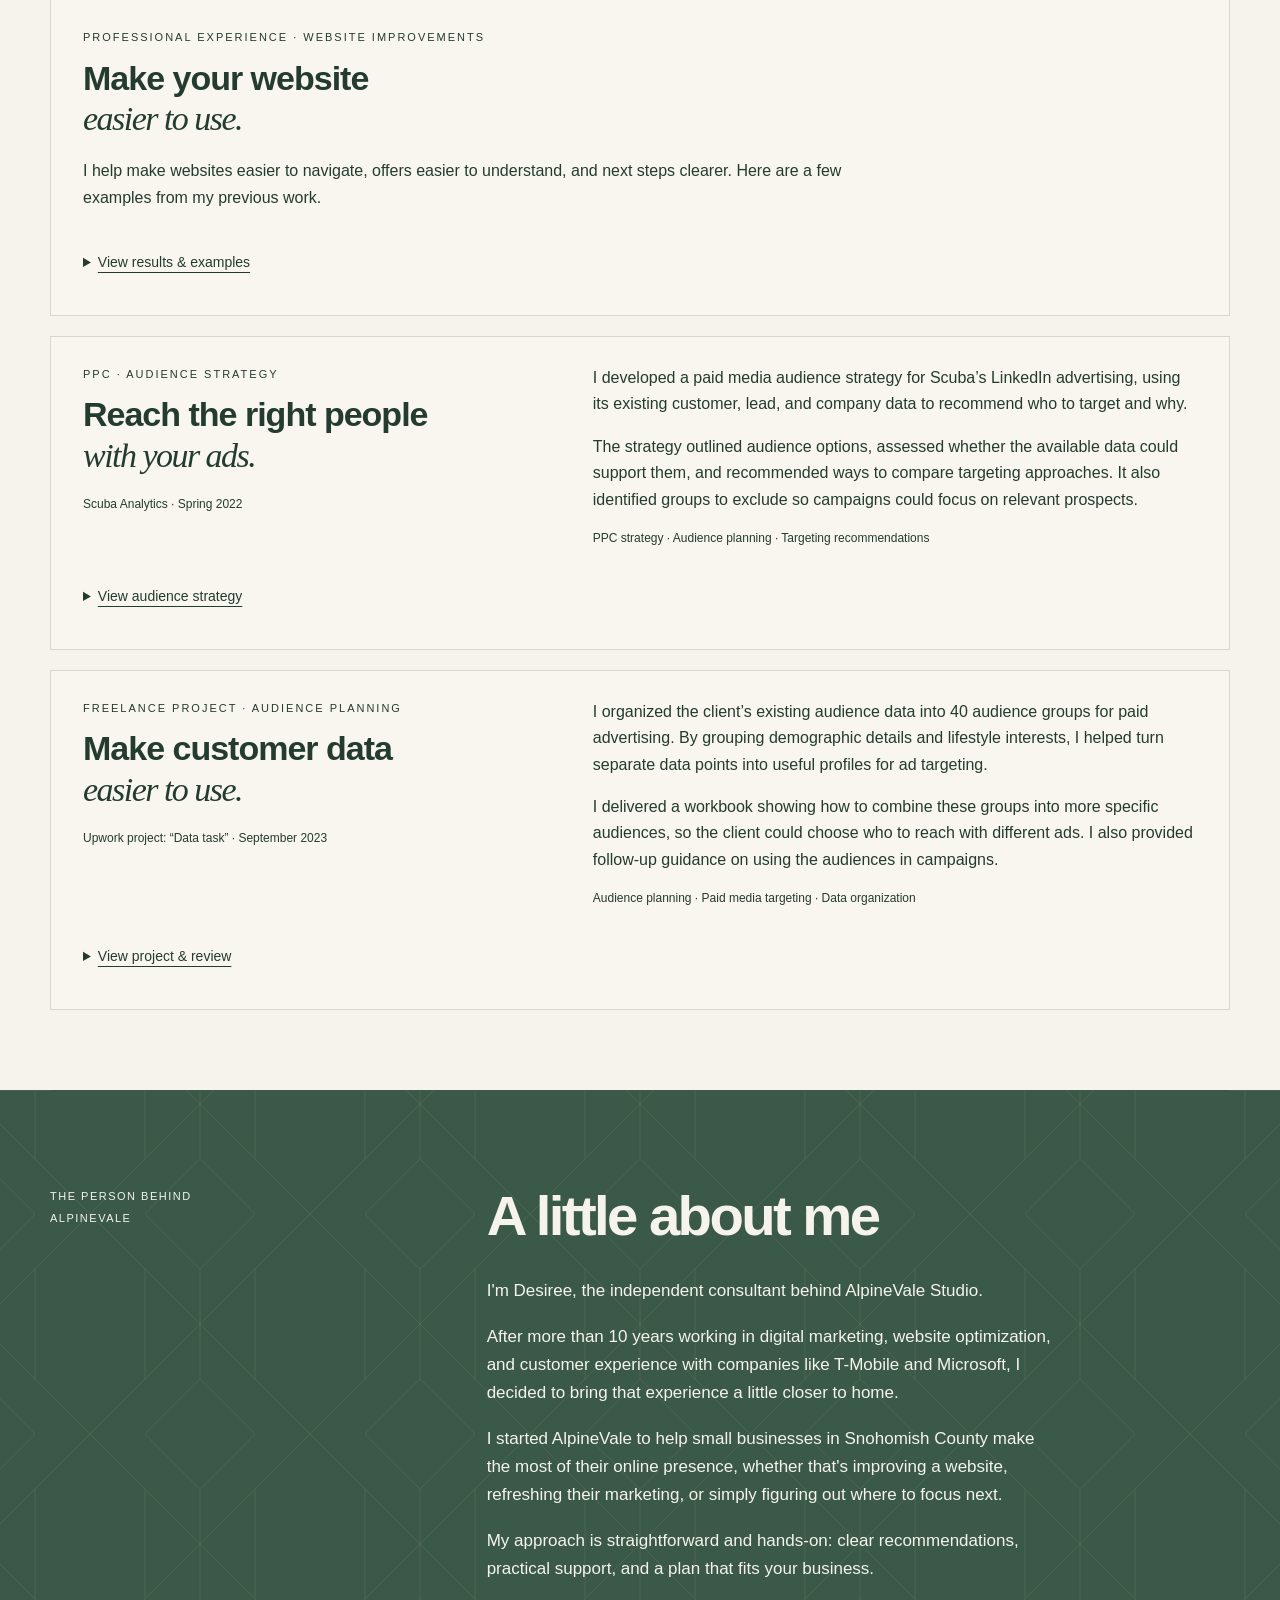
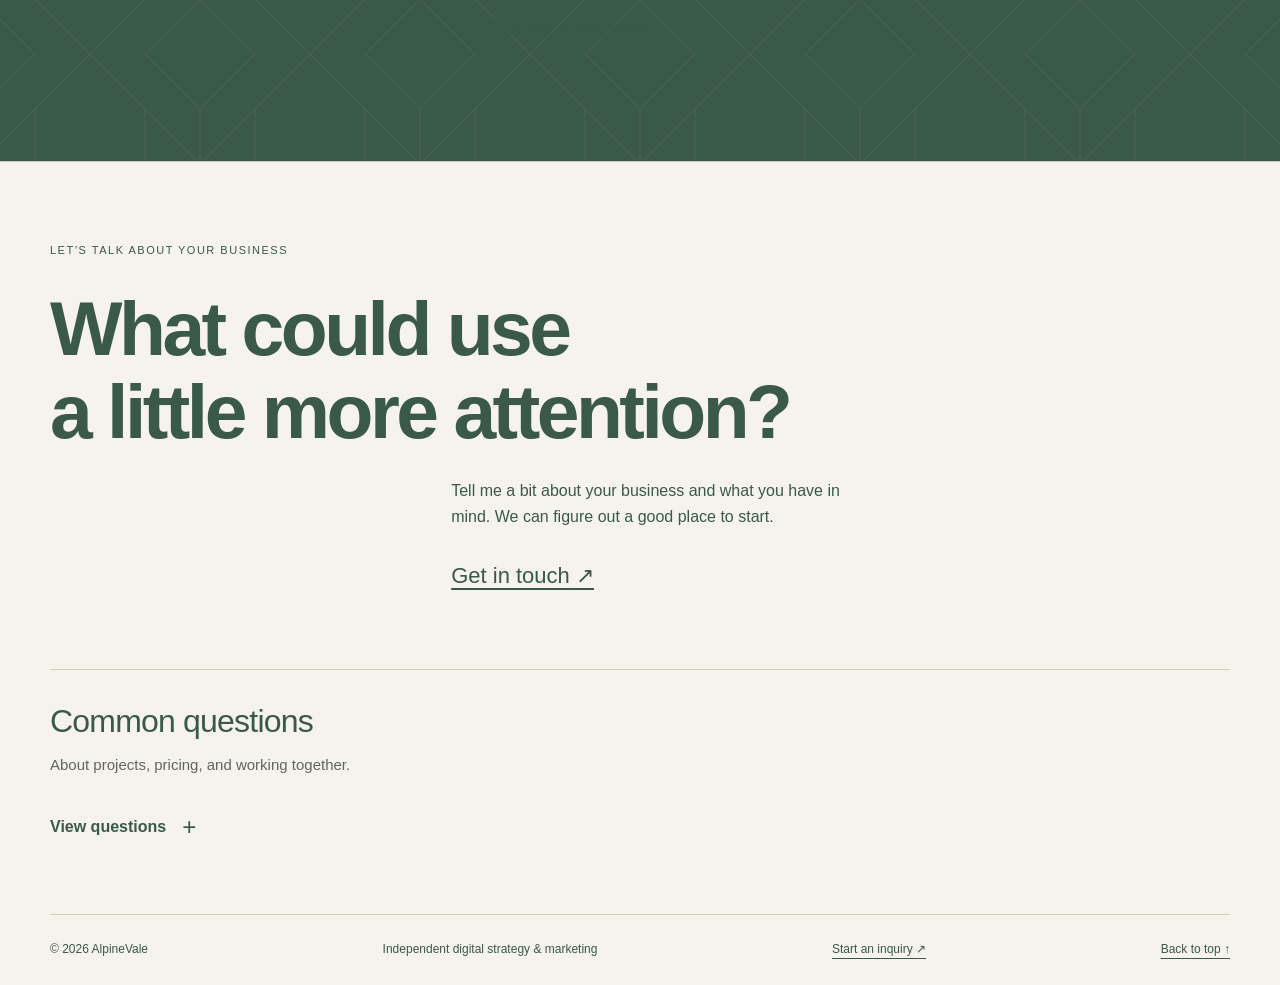
==== commit 73c38cf1: "Add common questions and FAQ navigation Add the approved Common questions section below the contact " ====
--- a/index.html
+++ b/index.html
@@ -175,13 +175,28 @@
 
 /* Plain warm beige provides a visual pause between patterned green sections. */
 #main>#work::before{background:#f5f3ec;background-image:none}
-#work .client-review{background:#e8ece3;border-left:3px solid #3a5949;padding:22px 24px;margin:12px 0 26px}#work .client-review blockquote{margin:10px 0 16px;font-size:17px;line-height:1.7}#work .client-review figcaption{font-size:13px}#work .client-review .eyebrow{margin:0}</style>
+#work .client-review{background:#e8ece3;border-left:3px solid #3a5949;padding:22px 24px;margin:12px 0 26px}#work .client-review blockquote{margin:10px 0 16px;font-size:17px;line-height:1.7}#work .client-review figcaption{font-size:13px}#work .client-review .eyebrow{margin:0}#contact #common-questions{background:#f5f3ec;color:#3a5949;padding:32px 36px;margin:0 0 24px;border:1px solid #c9cfc3}#contact #common-questions .eyebrow{margin:0 0 12px}#contact #common-questions h2{font-size:32px}#contact #common-questions .faq-intro{margin:12px 0 24px;color:#60665e;font-size:15px}#contact #common-questions details{margin:0;border-top:1px solid #c9cfc3;padding:0}#contact #common-questions summary{display:flex;justify-content:space-between;align-items:center;gap:20px;list-style:none;text-decoration:none;font-size:16px;font-weight:600;padding:19px 0;line-height:1.5;cursor:pointer}#contact #common-questions summary::-webkit-details-marker{display:none}#contact #common-questions summary::after{content:'+';font-size:24px;font-weight:400;flex-shrink:0}#contact #common-questions details[open] summary::after{content:'−'}#contact #common-questions details p{max-width:780px;font-size:15px;line-height:1.75;margin:0;padding:0 30px 22px 0;color:#60665e}#contact #common-questions summary:focus-visible{outline:2px solid #3a5949;outline-offset:4px}@media(max-width:750px){#contact #common-questions{padding:24px 20px}#contact #common-questions h2{font-size:28px}#contact #common-questions summary{font-size:15px}}
+#contact #common-questions{margin:0;padding:60px 36px;background:#f5f3ec;color:#3a5949;box-shadow:0 0 0 100vmax #f5f3ec;clip-path:inset(0 -100vmax);border:0}
+#contact #common-questions::before{background:#f5f3ec;background-image:none}
+#contact #common-questions :is(h2,p,summary,.eyebrow){color:#3a5949}
+#contact #common-questions h2{margin:0;font:500 32px/1.2 Arial,sans-serif;letter-spacing:-.8px}
+#contact #common-questions summary{color:#3a5949}
+@media(max-width:750px){#contact #common-questions{padding:40px 0}}
+
+#contact #common-questions{padding-top:28px;padding-bottom:28px}
+#contact #common-questions>.faq-group{border-top:0}
+#contact #common-questions>.faq-group>.faq-group-toggle{font:500 28px/1.3 Arial,sans-serif;letter-spacing:-.6px;padding:12px 0}
+#contact #common-questions .faq-group-content{padding-top:20px}
+@media(max-width:750px){#contact #common-questions>.faq-group>.faq-group-toggle{font-size:25px}}
+#contact #common-questions{padding:32px 0 40px;margin:0;box-shadow:none;clip-path:none;border-top:1px solid #c9cfc3;background:#f5f3ec;color:#3a5949}#contact #common-questions .eyebrow{margin:0 0 12px;color:#3a5949}#contact #common-questions .faq-intro{margin:0 0 18px;color:#60665e;max-width:none}#contact #common-questions .faq-group-toggle{font-size:28px}#contact #common-questions summary{color:#3a5949}#contact #common-questions details p{color:#60665e}@media(max-width:750px){#contact #common-questions{padding:28px 0 32px}}
+#contact #common-questions h2{margin:0 0 12px;font-size:32px}#contact #common-questions>.faq-group>.faq-group-toggle{font:600 16px/1.5 'Segoe UI',Arial,sans-serif;letter-spacing:0;padding:14px 0;justify-content:flex-start;gap:16px}#contact #common-questions .faq-group-content{padding-top:8px}#contact #common-questions .faq-answer{border-top:1px solid #c9cfc3;padding:22px 0}#contact #common-questions .faq-answer h3{font:600 16px/1.5 'Segoe UI',Arial,sans-serif;letter-spacing:0;color:#3a5949;margin:0 0 10px}#contact #common-questions .faq-answer p{padding:0;margin:0;max-width:780px}@media(max-width:750px){#contact #common-questions h2{font-size:28px}}
+</style>
 <link rel="canonical" href="https://alpinevalestudio.com/">
 </head>
 <body>
 <a class="skip" href="#main">Skip to content</a>
 <div class="wrap">
-<header><a class="wordmark" href="#" aria-label="AlpineVale home">AlpineVale</a><nav aria-label="Main navigation"><a href="#services">Services</a><a href="#pricing">Pricing</a><a href="#work">Work</a><a href="#about">About</a><a href="https://alpinevalestudio.com/contact/">Let’s talk</a></nav></header>
+<header><a class="wordmark" href="#" aria-label="AlpineVale home">AlpineVale</a><nav aria-label="Main navigation"><a href="#services">Services</a><a href="#pricing">Pricing</a><a href="#work">Work</a><a href="#about">About</a><a href="#common-questions">FAQ</a><a href="https://alpinevalestudio.com/contact/">Let’s talk</a></nav></header>
 <main id="main">
 <section class="hero" aria-labelledby="hero-title">
 <div class="eyebrow">Independent digital strategy & marketing</div>
@@ -206,6 +221,7 @@
 <article class="plan"><h3>Multi-Channel Marketing Support</h3><p class="price">$800 <span>/ month</span></p><p class="description">Bring your business updates, promotions, and upcoming events together with a monthly plan and hands-on help across two channels. Your selected channels determine the content and updates included.</p><ul class="features"><li>A monthly plan across your two selected channels</li><li>Coordinated messaging and agreed hands-on deliverables</li><li>For example: four social posts + two emails</li><li>A results review and a 45-minute call</li></ul><details><summary>Explore scope &amp; example combinations</summary><p>We agree on your two channels and monthly priorities, then I prepare the included work and publish or schedule it after your approval. Social + email includes four social posts and two emails. Social + website includes four social posts and one website update batch. Email + website includes two emails and one website update batch. Your proposal confirms the combination; these are alternatives, not cumulative allowances.</p><div class="example"><label for="channel-pair">What could a month look like?</label><select id="channel-pair"><option value="social-email">Social + email</option><option value="social-web">Social + website</option><option value="email-web">Email + website</option></select><div class="example-output" aria-live="polite"><strong id="deliverables">Four social posts + two emails</strong><p id="scenario">Four social posts plus two emails, such as a newsletter and workshop announcement, or an invitation and reminder.</p></div></div><p><strong>Email scope:</strong> Two emails per month when email is one of your selected channels. Each includes up to 400 words, a subject line, and a call to action, drafted from your supplied business updates. Includes formatting in an existing template, one audience per send, link checks, scheduling after approval, and one consolidated revision round. The emails can cover different topics, such as a newsletter and workshop announcement, or an invitation and reminder. Additional emails and other work are scoped and quoted separately, with approval before work begins. Original research, new templates, automations, and list cleanup are quoted separately.</p><p><strong>Website scope:</strong> An agreed batch of text, image, or link updates on a supported platform, capped at 90 minutes. Redesigns, new features, and technical repairs are separate.</p><p>You supply existing assets, business information, access, and timely approval. One consolidated revision round is included. We review available results to inform the next month’s priorities.</p></details></article>
 </div><details class="shared"><summary>Revisions &amp; Approvals</summary><p>One consolidated round of revisions is included each month. You'll have the opportunity to review all proposed content and provide feedback before anything is published.</p><p>Minor corrections to approved content, such as fixing typos or factual errors introduced by AlpineVale, are always included.</p><p>Additional revision rounds, significant changes in direction, or new requests outside the agreed scope may be quoted separately.</p></details><p class="note" style="margin-top:12px"><strong>Need additional help?</strong> Additional social content, email production, Google Business Profile work, and website updates can be scoped around your needs.</p></div></div></section>
 <div class="wrap"><section class="session" aria-labelledby="session-title"><p class="eyebrow">Focused advice</p><div class="session-grid"><div><h3 id="session-title">Just need a sounding board?</h3><p><strong>Marketing Working Session · 45 minutes</strong><br>Work through one marketing question, with light preparation and a concise follow-up of recommended next steps. No monthly commitment required.</p></div><p class="price">$175 <span>/ session</span></p></div></section>
+
 <section class="getting-started" aria-labelledby="start-title"><p class="eyebrow">Getting started</p><h2 id="start-title">Start with a conversation.</h2><p>A free 20-minute intro call helps us understand your needs and find the right fit. You don’t need to purchase a working session first.</p><a class="pricing-cta" href="https://alpinevalestudio.com/contact/">Start an inquiry ↗</a><details class="practical"><summary>A few practical details</summary><ul class="features"><li>The free intro call covers fit and services. Detailed reviews, recommendations, and planning happen in the paid work.</li><li>Your proposal confirms deliverables, price, timing, and what I’ll need from you. Monthly packages include a kickoff and initial direction; we agree on the first month’s schedule before work begins.</li><li>Monthly services include one consolidated round of revisions. Extra work is quoted and approved separately. We account for overlapping work when combining services.</li><li>Applicable taxes, paid tools, and outside costs are separate.</li><li>No sales, lead, or follower results are guaranteed. Final scope and pricing are confirmed in your proposal.</li></ul></details></section>
 </div>
 </section>
@@ -215,8 +231,9 @@
 <article class="experiment"><h3>Make offer timing easier to see</h3><p>I designed a clear countdown beside an offer and worked with developers to bring it to life. Making the deadline easier to see helped more visitors click through.</p><div class="result">30%+<span class="result-label">Higher click-through rate on an offer</span></div><div class="demo" role="img" aria-label="Illustrative limited-time offer with a static example countdown and offer call to action"><span class="demo-label">Illustrative example · Static display</span><div class="offer"><strong>Offer ends in</strong><span class="timer">02 : 14 : 30</span></div><span class="demo-cta">Explore the offer</span></div></article>
 </div><p class="scope"><strong>For your business:</strong> clearer menus, easier-to-understand services, and a more obvious way to inquire or buy. These practical improvements can start with a review of your website and customer journey.</p><p class="meta">Figures are rounded down from individual past project results. Illustrations are generic examples, not original screenshots. Results vary by project.</p><div class="additional-example"><h3>Another example: clearer plan choices</h3><p>I helped clarify which option a customer needed to qualify for an offer, making the choices easier to understand.</p></div></details></section><section class="experience" id="paid-media-strategy" aria-labelledby="paid-media-title"><div class="heading"><div><p class="eyebrow">PPC · Audience strategy</p><h2 id="paid-media-title">Reach the right people<br><em>with your ads.</em></h2><p class="meta">Scuba Analytics · Spring 2022</p></div><div><p>I developed a paid media audience strategy for Scuba’s LinkedIn advertising, using its existing customer, lead, and company data to recommend who to target and why.</p><p>The strategy outlined audience options, assessed whether the available data could support them, and recommended ways to compare targeting approaches. It also identified groups to exclude so campaigns could focus on relevant prospects.</p><p class="tags">PPC strategy · Audience planning · Targeting recommendations</p></div></div><details class="work-details"><summary>View audience strategy</summary><div class="cards"><section class="card"><strong>1 strategy deck</strong><p>Outlined audience ideas, their purpose, and steps for putting them into use, including finding prospects similar to existing customers.</p></section><section class="card"><strong>6 audience categories reviewed</strong><p>Considered customer, stakeholder, lead, and company groups as options for campaign targeting.</p></section><section class="card"><strong>Audience feasibility review</strong><p>Assessed audience sizes and match rates to identify usable groups and where more data was needed.</p></section></div><p class="scope"><strong>Recommendations included:</strong> comparing job roles and seniority levels, refining company targeting, and reaching customers of competing tools.</p><p class="meta">Scope shown: audience strategy and recommendations for PPC campaigns.</p></details></section><section class="experience" id="audience-planning" aria-labelledby="audience-title"><div class="heading"><div><p class="eyebrow">Freelance project · Audience planning</p><h2 id="audience-title">Make customer data<br><em>easier to use.</em></h2><p class="meta">Upwork project: “Data task” · September 2023</p></div><div><p>I organized the client’s existing audience data into 40 audience groups for paid advertising. By grouping demographic details and lifestyle interests, I helped turn separate data points into useful profiles for ad targeting.</p><p>I delivered a workbook showing how to combine these groups into more specific audiences, so the client could choose who to reach with different ads. I also provided follow-up guidance on using the audiences in campaigns.</p><p class="tags">Audience planning · Paid media targeting · Data organization</p></div></div><details class="work-details"><summary>View project &amp; review</summary><div class="cards"><section class="card"><strong>40 audience groups</strong><p>Built from existing data to help the client choose who to reach with paid ads.</p></section><section class="card"><strong>2 workbook sections</strong><p>Demographic details and lifestyle interests, with guidance on combining them into targeting profiles.</p></section><section class="card"><strong>5/5 client review</strong><blockquote style="margin:0;font-size:15px">“Desiree really helped us, she is a great professional”</blockquote><p style="margin-top:12px">Rowan V., Upwork client</p></section></div><p class="scope"><strong>For your business:</strong> if you run paid ads, organized audience profiles can help you choose who to target and match your message or offer to that group.</p></details></section></section>
 <section id="about" class="about" aria-labelledby="about-title"><span class="eyebrow">The person behind AlpineVale</span><div><h2 id="about-title">A little about me</h2><p>I'm Desiree, the independent consultant behind AlpineVale Studio.</p><p>After more than 10 years working in digital marketing, website optimization, and customer experience with companies like T-Mobile and Microsoft, I decided to bring that experience a little closer to home.</p><p>I started AlpineVale to help small businesses in Snohomish County make the most of their online presence, whether that's improving a website, refreshing their marketing, or simply figuring out where to focus next.</p><p>My approach is straightforward and hands-on: clear recommendations, practical support, and a plan that fits your business.</p><p class="signature">Desiree Kurkowski</p></div></section>
+
 </main></div>
-<footer id="contact"><div class="wrap"><div class="contact"><span class="eyebrow">Let’s talk about your business</span><h2>What could use<br>a little more attention?</h2><p>Tell me a bit about your business and what you have in mind. We can figure out a good place to start.</p><a href="https://alpinevalestudio.com/contact/">Get in touch <span aria-hidden="true">↗</span></a></div><div class="footer-bottom"><span>© 2026 AlpineVale</span><span>Independent digital strategy & marketing</span><a href="https://alpinevalestudio.com/contact/">Start an inquiry ↗</a><a href="#main">Back to top ↑</a></div></div></footer>
+<footer id="contact"><div class="wrap"><div class="contact"><span class="eyebrow">Let’s talk about your business</span><h2>What could use<br>a little more attention?</h2><p>Tell me a bit about your business and what you have in mind. We can figure out a good place to start.</p><a href="https://alpinevalestudio.com/contact/">Get in touch <span aria-hidden="true">↗</span></a></div><section id="common-questions" aria-labelledby="faq-title"><h2 id="faq-title">Common questions</h2><p class="faq-intro">About projects, pricing, and working together.</p><details class="faq-group"><summary class="faq-group-toggle">View questions</summary><div class="faq-group-content"><div class="faq-answer"><h3>What can you help my business with?</h3><p>I help with website improvements, social media, email marketing, and marketing planning. Whether you need help with one project or ongoing support, we’ll start with your priorities and agree on a clear scope.</p></div><div class="faq-answer"><h3>I’m not sure what I need. Where should I start?</h3><p>You don’t need a finished plan before reaching out. A free 20-minute introductory call gives us a chance to discuss your business, what’s working, and where you could use support. From there, I’ll recommend a practical next step.</p></div><div class="faq-answer"><h3>Can you improve my existing website?</h3><p>Yes. You may only need clearer messaging, simpler navigation, or a more obvious way for customers to contact you. I’ll review your website platform and access before we agree on improvements. Larger refreshes are scoped separately.</p></div><div class="faq-answer"><h3>Do you work with businesses throughout Snohomish County?</h3><p>Yes. AlpineVale Studio supports small businesses in Snohomish, Lake Stevens, and throughout Snohomish County. We can collaborate remotely, making it easier to fit marketing support into your schedule.</p></div><div class="faq-answer"><h3>Can I hire you for a single project?</h3><p>Yes. You can start with a website review, a focused marketing working session, or a separately scoped project. Monthly support is available when you need ongoing help.</p></div><div class="faq-answer"><h3>What will you need from me?</h3><p>Usually, a little background on your business, your goals, and any existing brand materials, photos, or content. Depending on the project, I may also need access to your website or marketing tools. We’ll agree on what’s needed before work begins.</p></div><div class="faq-answer"><h3>Will I get to review content before it goes live?</h3><p>Yes. Social posts and emails are scheduled after your approval. For website work, we’ll agree on the changes before implementation. Your proposal will explain the review process and included revisions.</p></div><div class="faq-answer"><h3>Can you guarantee more customers or a higher Google ranking?</h3><p>No one can promise a specific ranking or number of new customers. My focus is on making your marketing clearer, more consistent, and easier for people to act on, then using available results to guide the next steps.</p></div></div></details></section><div class="footer-bottom"><span>© 2026 AlpineVale</span><span>Independent digital strategy & marketing</span><a href="https://alpinevalestudio.com/contact/">Start an inquiry ↗</a><a href="#main">Back to top ↑</a></div></div></footer>
 <script src="/assets/pricing.js" defer></script><script>
 (() => {
   const pricing = document.getElementById('pricing');
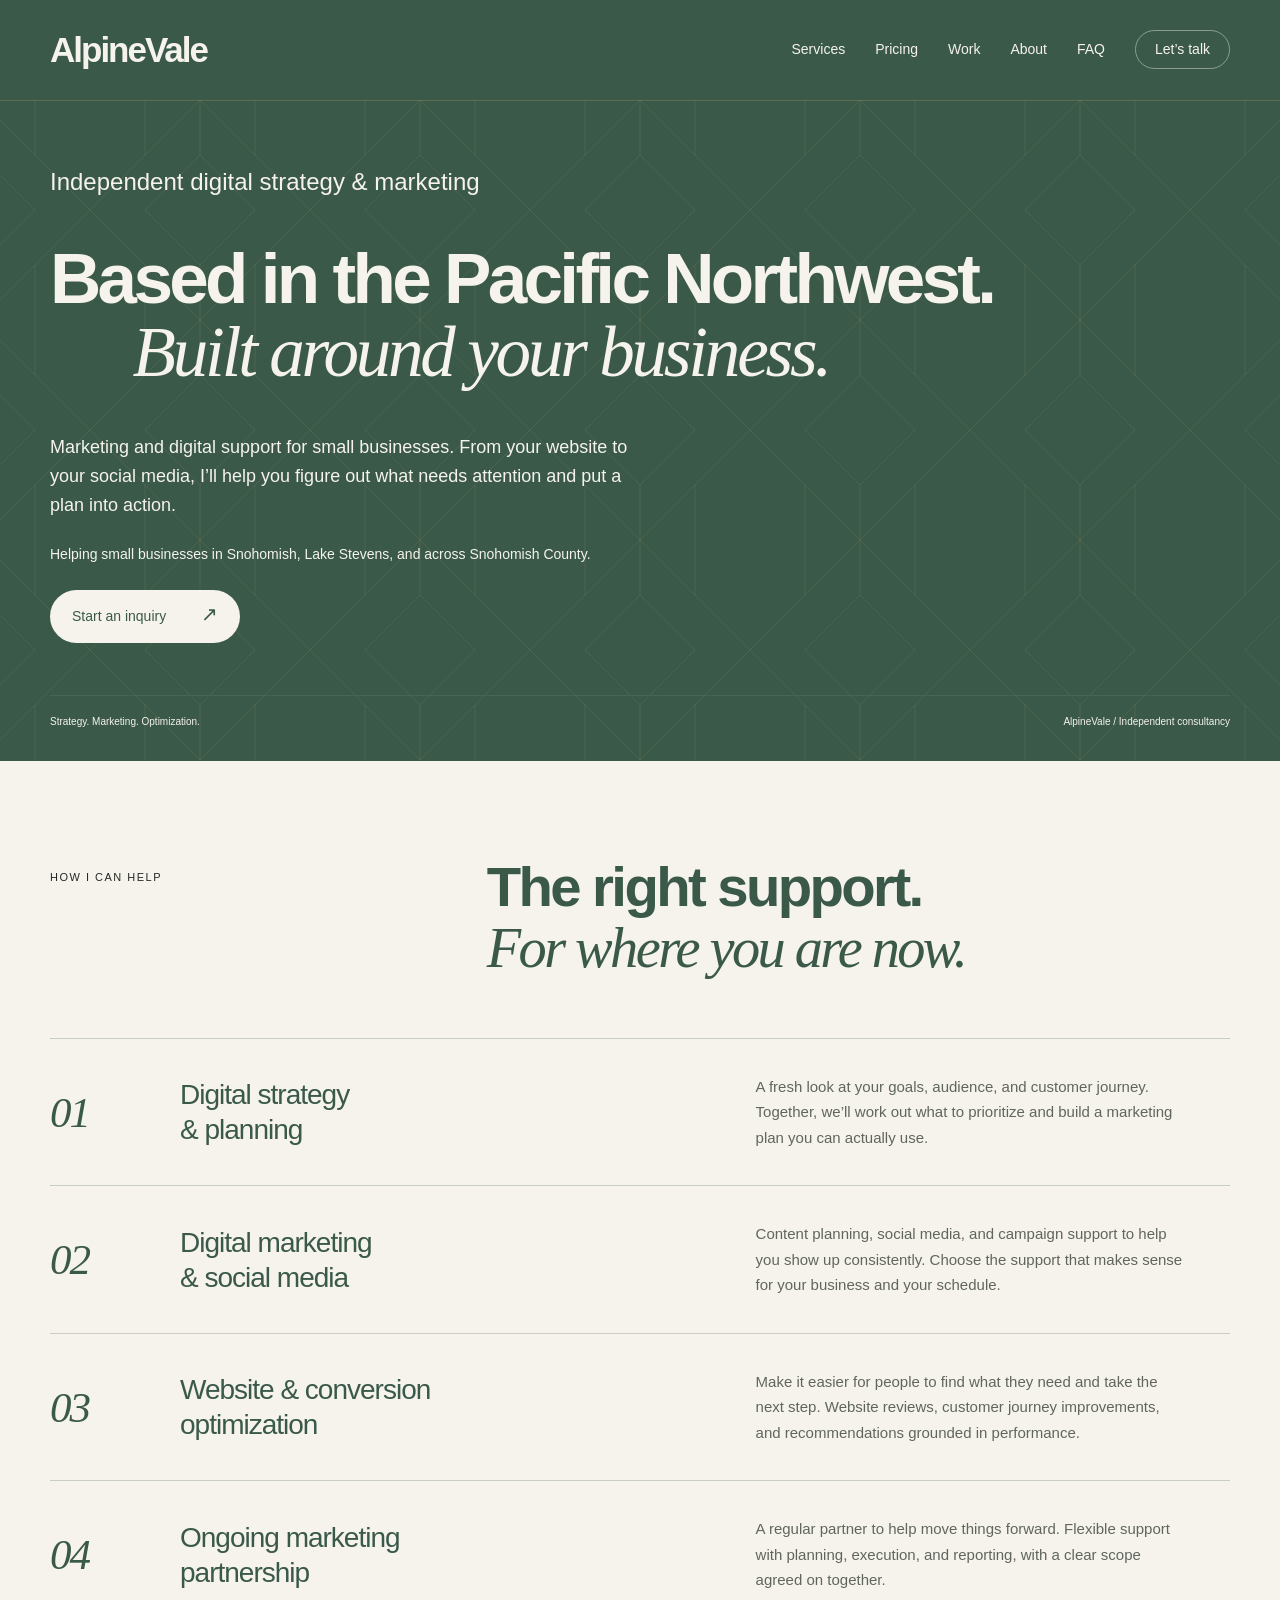
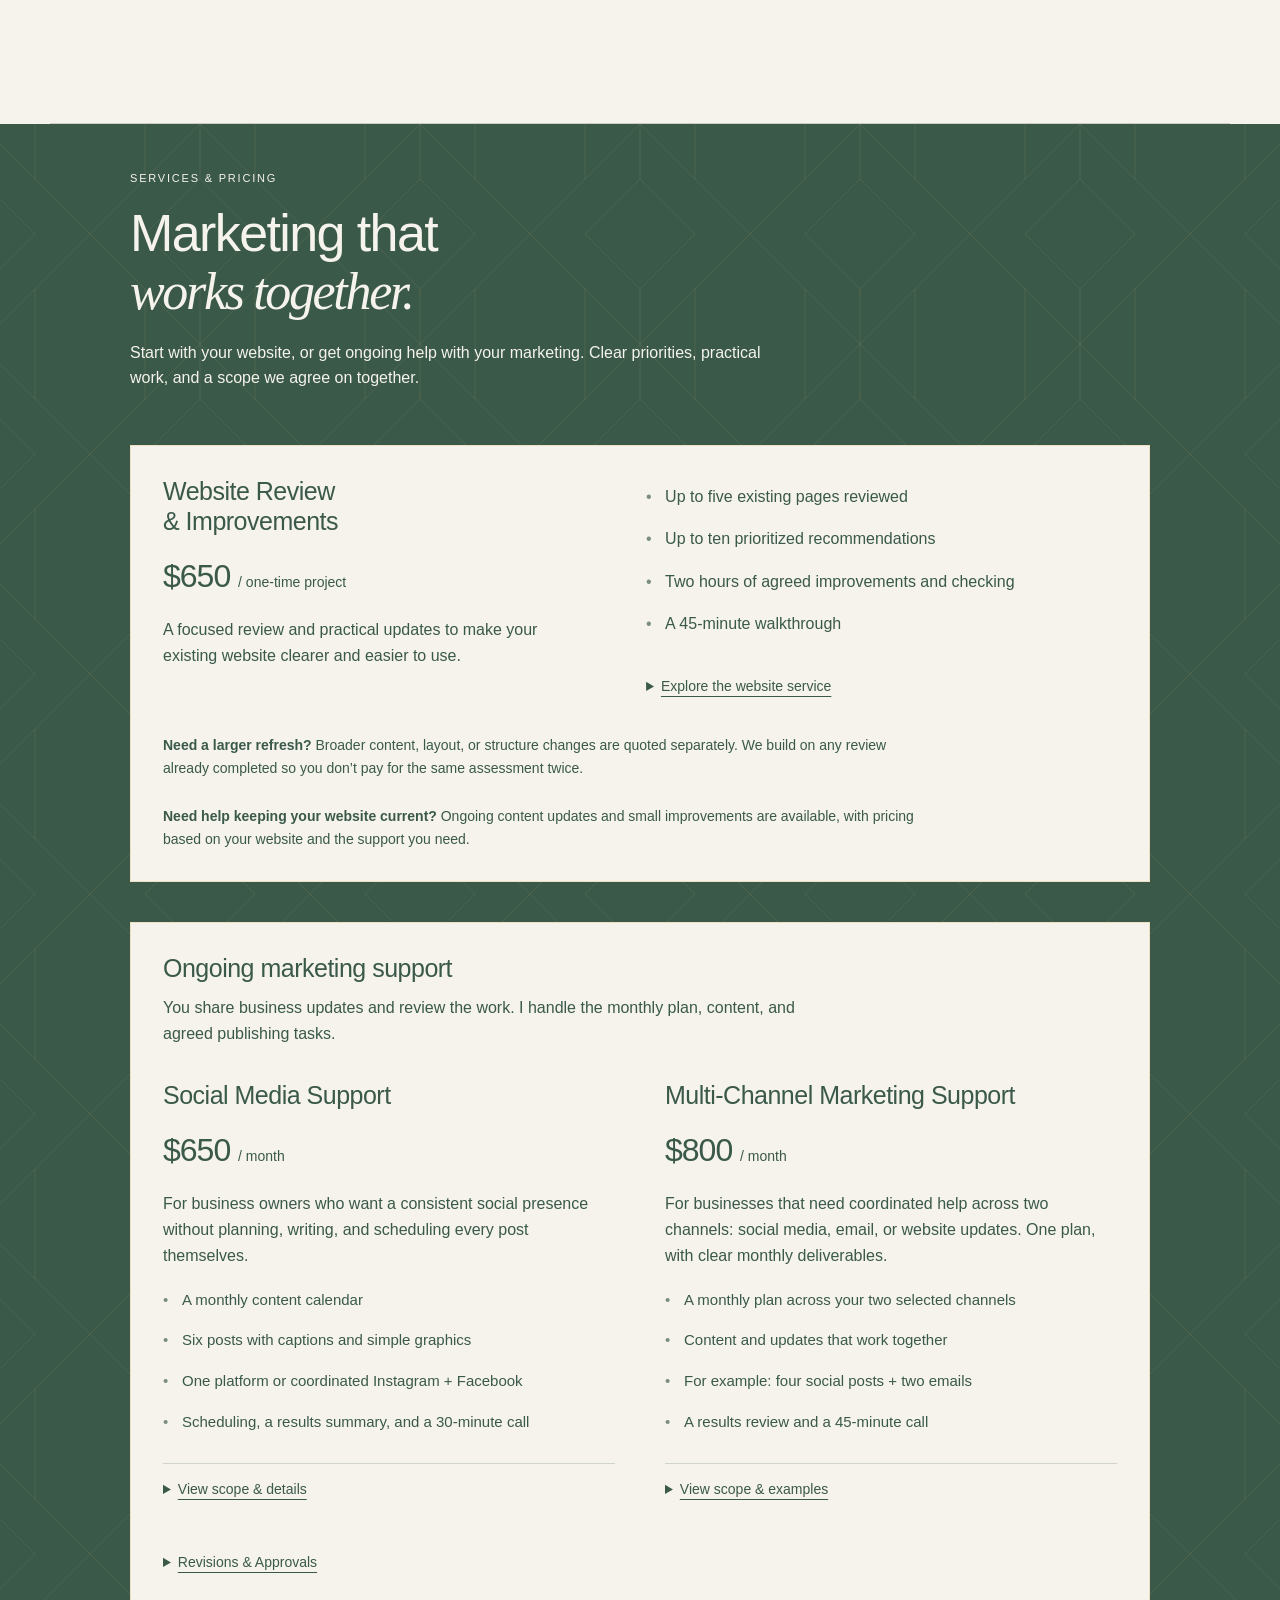
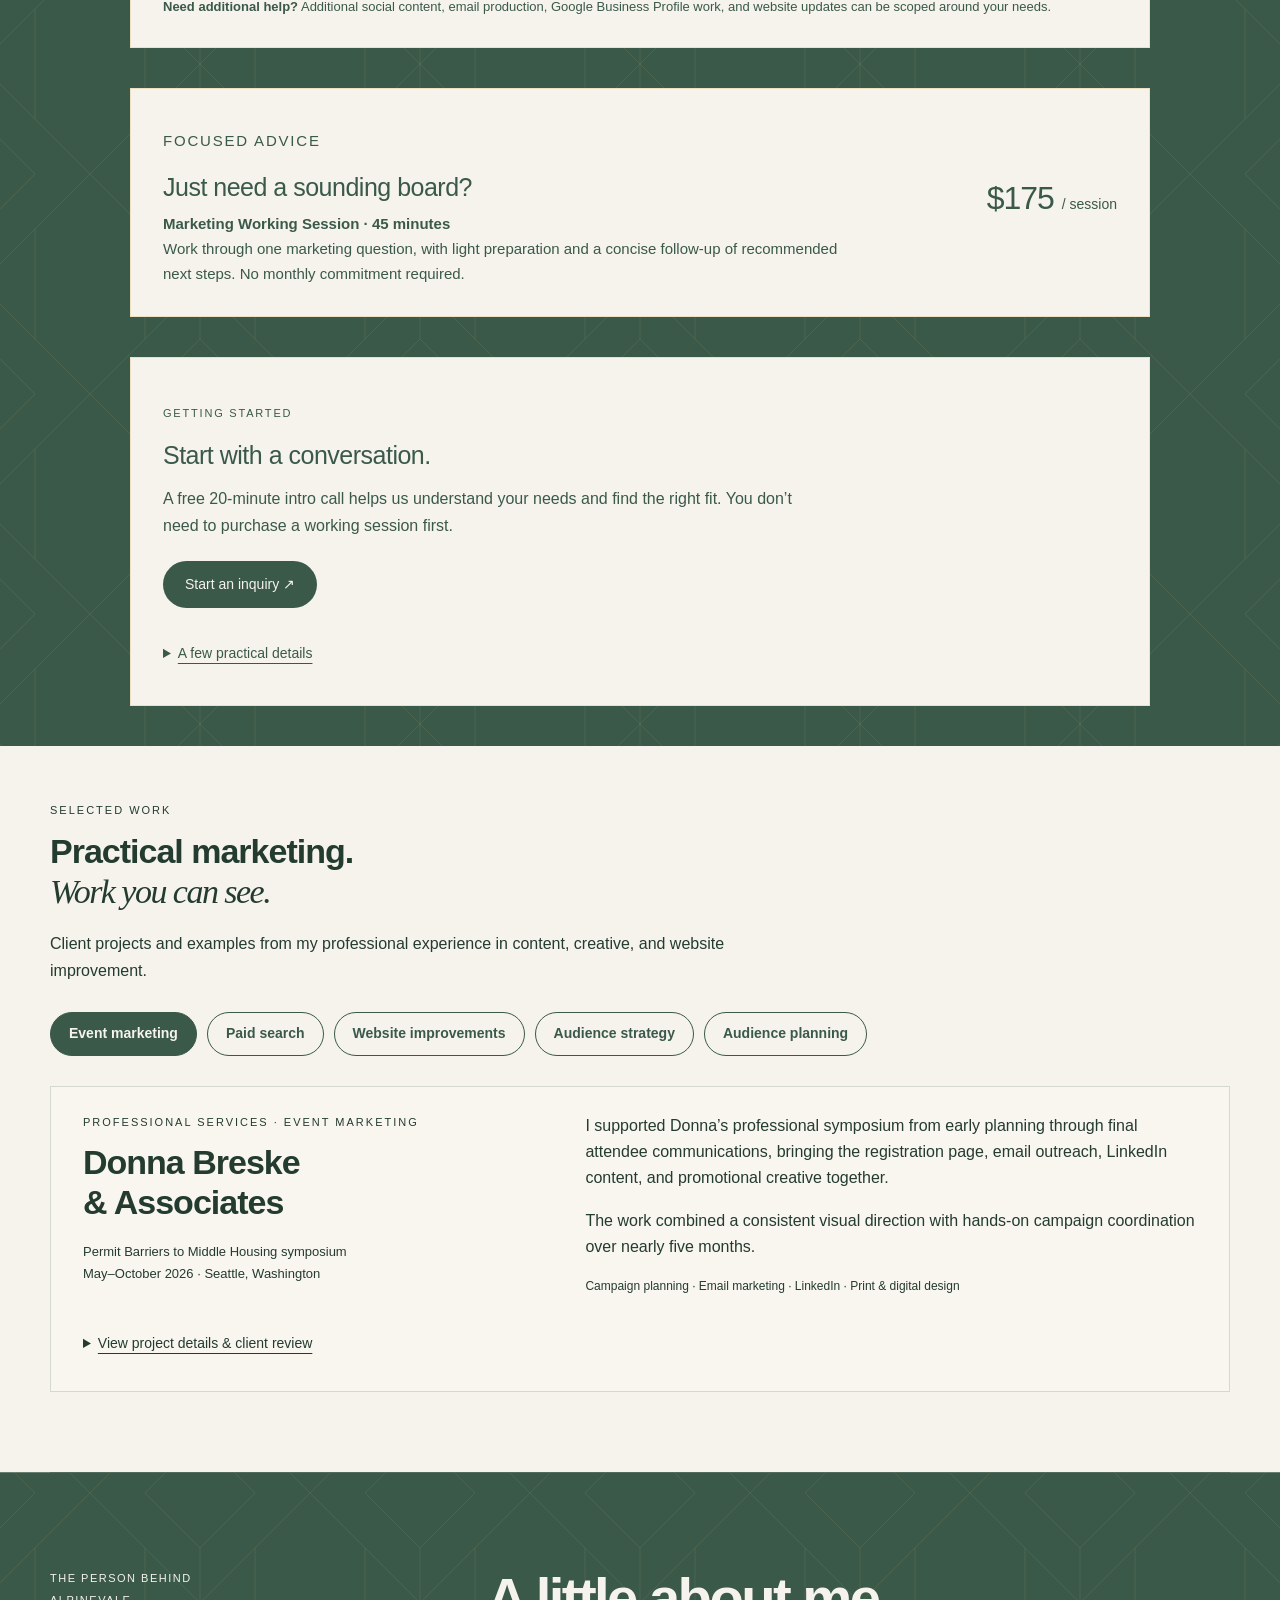
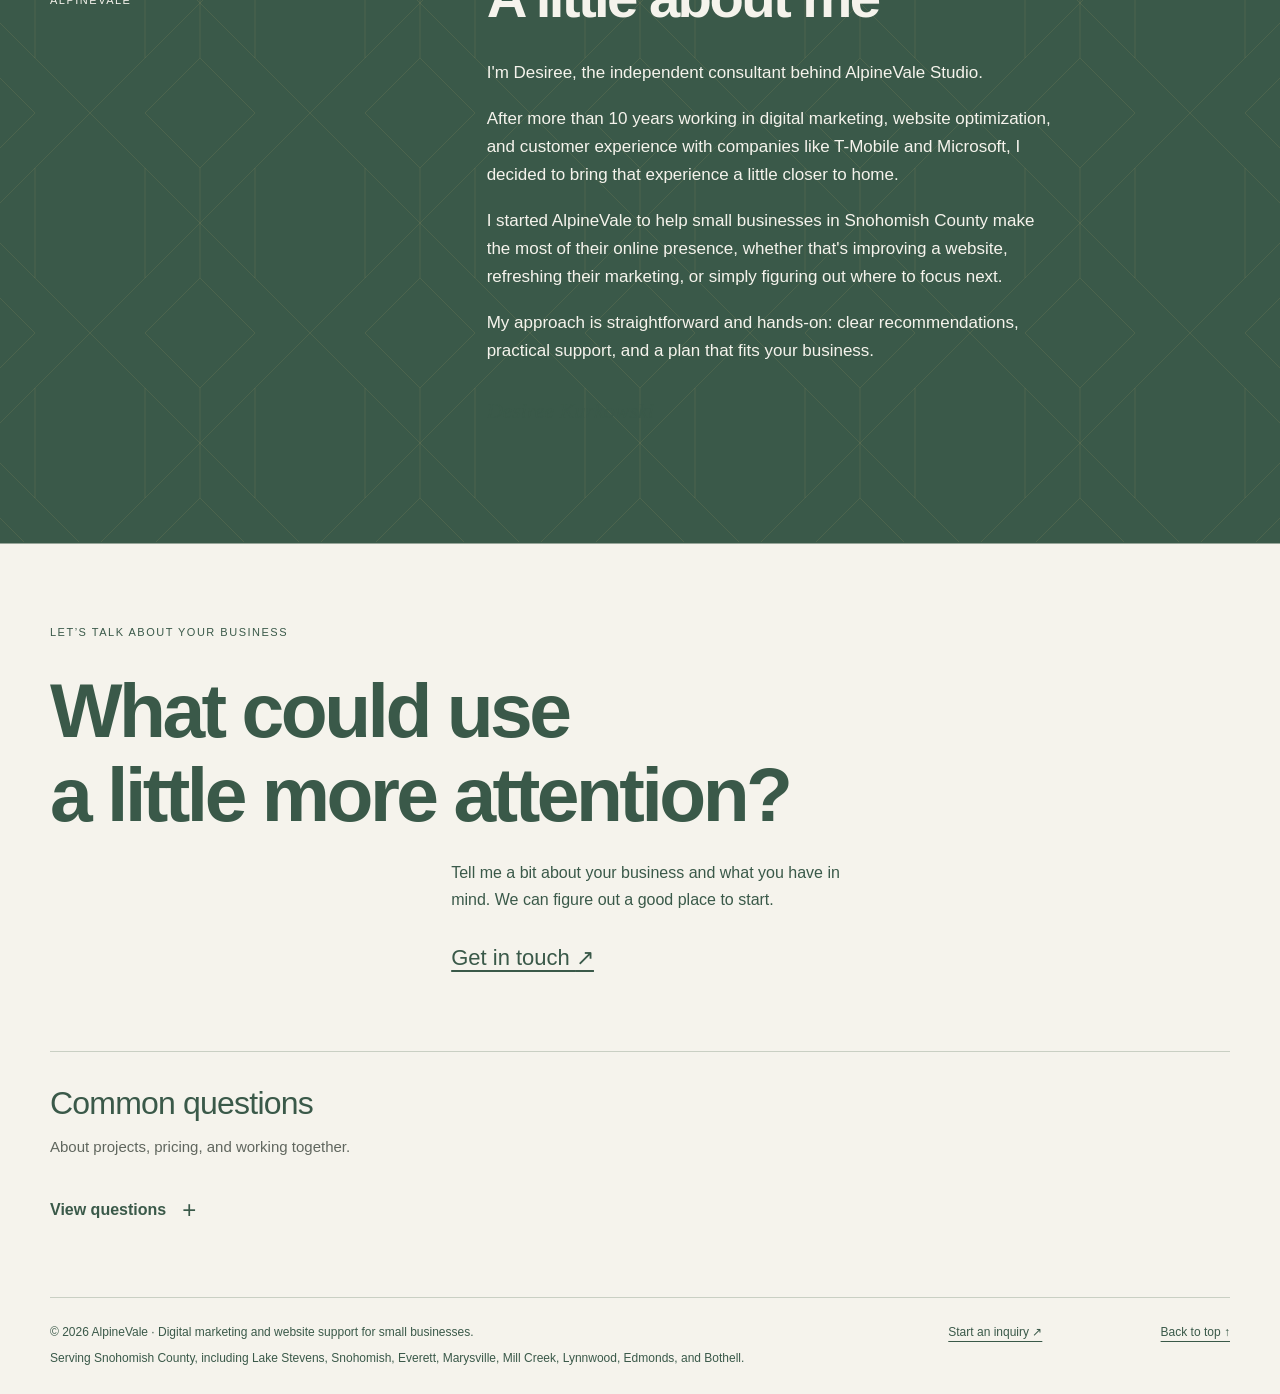
==== commit b0f4ad50: "Clarify service packages and simplify selected work Add accessible project category tabs, clearer mo" ====
--- a/index.html
+++ b/index.html
@@ -190,6 +190,12 @@
 @media(max-width:750px){#contact #common-questions>.faq-group>.faq-group-toggle{font-size:25px}}
 #contact #common-questions{padding:32px 0 40px;margin:0;box-shadow:none;clip-path:none;border-top:1px solid #c9cfc3;background:#f5f3ec;color:#3a5949}#contact #common-questions .eyebrow{margin:0 0 12px;color:#3a5949}#contact #common-questions .faq-intro{margin:0 0 18px;color:#60665e;max-width:none}#contact #common-questions .faq-group-toggle{font-size:28px}#contact #common-questions summary{color:#3a5949}#contact #common-questions details p{color:#60665e}@media(max-width:750px){#contact #common-questions{padding:28px 0 32px}}
 #contact #common-questions h2{margin:0 0 12px;font-size:32px}#contact #common-questions>.faq-group>.faq-group-toggle{font:600 16px/1.5 'Segoe UI',Arial,sans-serif;letter-spacing:0;padding:14px 0;justify-content:flex-start;gap:16px}#contact #common-questions .faq-group-content{padding-top:8px}#contact #common-questions .faq-answer{border-top:1px solid #c9cfc3;padding:22px 0}#contact #common-questions .faq-answer h3{font:600 16px/1.5 'Segoe UI',Arial,sans-serif;letter-spacing:0;color:#3a5949;margin:0 0 10px}#contact #common-questions .faq-answer p{padding:0;margin:0;max-width:780px}@media(max-width:750px){#contact #common-questions h2{font-size:28px}}
+
+#work .work-tabs{display:flex;flex-wrap:wrap;gap:10px;margin:28px 0 30px}#work .work-tabs[hidden],#work .work-panel[hidden]{display:none!important}#work .work-tab{font:600 14px/1.4 'Segoe UI',Arial,sans-serif;border:1px solid #3a5949;border-radius:24px;padding:11px 18px;background:transparent;color:#3a5949;cursor:pointer}#work .work-tab[aria-selected="true"]{background:#3a5949;color:#f5f3ec}#work .work-tab:hover{box-shadow:inset 0 0 0 1px #3a5949}#work .work-tab:focus-visible{outline:2px solid #3a5949;outline-offset:4px}#work .work-panel{margin-top:0;padding-top:26px} @media(max-width:750px){#work .work-tabs{gap:8px;margin:22px 0}#work .work-tab{padding:10px 13px;font-size:13px}}
+
+#contact .service-area{padding:24px 0;border-top:1px solid #c9cfc3}#contact .service-area p{margin:0;max-width:850px;font-size:14px;line-height:1.7;color:#3a5949}#contact .service-area p+p{margin-top:6px}
+
+#contact .footer-bottom{align-items:flex-start;gap:24px}#contact .footer-identity{flex:1;max-width:780px}#contact .footer-area{display:block;margin-top:6px;line-height:1.7}#contact .footer-bottom>a{white-space:nowrap}@media(max-width:750px){#contact .footer-identity{flex-basis:100%}}
 </style>
 <link rel="canonical" href="https://alpinevalestudio.com/">
 </head>
@@ -214,18 +220,18 @@
 <section id="pricing" aria-labelledby="pricing-title">
 <div class="wrap website-band">
 <section class="intro"><p class="eyebrow">Services &amp; pricing</p><h2 id="pricing-title" class="pricing-heading">Marketing that<br><em>works together.</em></h2><p>Start with your website, or get ongoing help with your marketing. Clear priorities, practical work, and a scope we agree on together.</p></section>
-<section class="website" aria-labelledby="website-title"><div class="website-grid"><div><h2 id="website-title">Website Review<br>&amp; Improvements</h2><p class="price">$650 <span>/ one-time project</span></p><p class="description">A focused review and practical updates to make your existing website clearer and easier to use.</p></div><div><ul class="features"><li>Up to five existing pages reviewed</li><li>Up to ten prioritized recommendations</li><li>Two hours of agreed improvements and checking</li><li>A 45-minute walkthrough</li></ul><details><summary>Explore the website service</summary><p><strong>The review:</strong> Messaging, navigation, and how easily customers can find information and take the next step. You receive a concise list of priorities and the reasons behind them.</p><p><strong>The improvements:</strong> One agreed batch of small changes, such as button wording, links, image swaps, or minor edits to existing text. The two-hour allowance includes implementation and checking; the number of updates depends on complexity.</p><p><strong>Before we start:</strong> We confirm website access and platform suitability. You provide needed materials and approve the changes.</p><p>New pages, substantial copywriting, redesigns, and technical troubleshooting are quoted separately. This is not a comprehensive technical, SEO, or accessibility audit.</p></details></div></div><p class="larger"><strong>Need a larger refresh?</strong> Broader content, layout, or structure changes are quoted separately. We build on any review already completed so you don’t pay for the same assessment twice.</p></section>
+<section class="website" aria-labelledby="website-title"><div class="website-grid"><div><h2 id="website-title">Website Review<br>&amp; Improvements</h2><p class="price">$650 <span>/ one-time project</span></p><p class="description">A focused review and practical updates to make your existing website clearer and easier to use.</p></div><div><ul class="features"><li>Up to five existing pages reviewed</li><li>Up to ten prioritized recommendations</li><li>Two hours of agreed improvements and checking</li><li>A 45-minute walkthrough</li></ul><details><summary>Explore the website service</summary><p><strong>The review:</strong> Messaging, navigation, and how easily customers can find information and take the next step. You receive a concise list of priorities and the reasons behind them.</p><p><strong>The improvements:</strong> One agreed batch of small changes, such as button wording, links, image swaps, or minor edits to existing text. The two-hour allowance includes implementation and checking; the number of updates depends on complexity.</p><p><strong>Before we start:</strong> We confirm website access and platform suitability. You provide needed materials and approve the changes.</p><p>New pages, substantial copywriting, redesigns, and technical troubleshooting are quoted separately. This is not a comprehensive technical, SEO, or accessibility audit.</p></details></div></div><p class="larger"><strong>Need a larger refresh?</strong> Broader content, layout, or structure changes are quoted separately. We build on any review already completed so you don’t pay for the same assessment twice.</p><p class="larger"><strong>Need help keeping your website current?</strong> Ongoing content updates and small improvements are available, with pricing based on your website and the support you need.</p></section>
 </div>
-<section class="monthly" aria-labelledby="monthly-title"><div class="wrap"><div class="support-panel"><h2 id="monthly-title">Ongoing marketing support</h2><p class="section-intro">Two ways to keep moving. Both include a monthly plan, your consultant’s guidance, and hands-on help.</p><div class="plans">
-<article class="plan"><h3>Social Media Support</h3><p class="price">$650 <span>/ month</span></p><p class="description">Turn your photos, business updates, and promotions into a consistent social presence, from planning to publishing.</p><ul class="features"><li>A monthly content calendar</li><li>Six posts with captions and simple graphics</li><li>One platform or coordinated Instagram + Facebook</li><li>Scheduling, a results summary, and a 30-minute call</li></ul><details><summary>Explore social media support</summary><p>Your content calendar reflects your priorities, promotions, and seasonal needs. Posts use your existing photos and brand materials and include up to two simple carousels of three slides each.</p><p>Coordinated Instagram and Facebook means sharing the same six core posts across both platforms, rather than six unique posts per platform. Content is scheduled after your approval.</p><p>You provide photos, business updates, and timely feedback. One consolidated revision round is included.</p><p>Photography, video production, paid advertising, and daily comment or inbox management are not included. Additional work is quoted separately.</p></details></article>
-<article class="plan"><h3>Multi-Channel Marketing Support</h3><p class="price">$800 <span>/ month</span></p><p class="description">Bring your business updates, promotions, and upcoming events together with a monthly plan and hands-on help across two channels. Your selected channels determine the content and updates included.</p><ul class="features"><li>A monthly plan across your two selected channels</li><li>Coordinated messaging and agreed hands-on deliverables</li><li>For example: four social posts + two emails</li><li>A results review and a 45-minute call</li></ul><details><summary>Explore scope &amp; example combinations</summary><p>We agree on your two channels and monthly priorities, then I prepare the included work and publish or schedule it after your approval. Social + email includes four social posts and two emails. Social + website includes four social posts and one website update batch. Email + website includes two emails and one website update batch. Your proposal confirms the combination; these are alternatives, not cumulative allowances.</p><div class="example"><label for="channel-pair">What could a month look like?</label><select id="channel-pair"><option value="social-email">Social + email</option><option value="social-web">Social + website</option><option value="email-web">Email + website</option></select><div class="example-output" aria-live="polite"><strong id="deliverables">Four social posts + two emails</strong><p id="scenario">Four social posts plus two emails, such as a newsletter and workshop announcement, or an invitation and reminder.</p></div></div><p><strong>Email scope:</strong> Two emails per month when email is one of your selected channels. Each includes up to 400 words, a subject line, and a call to action, drafted from your supplied business updates. Includes formatting in an existing template, one audience per send, link checks, scheduling after approval, and one consolidated revision round. The emails can cover different topics, such as a newsletter and workshop announcement, or an invitation and reminder. Additional emails and other work are scoped and quoted separately, with approval before work begins. Original research, new templates, automations, and list cleanup are quoted separately.</p><p><strong>Website scope:</strong> An agreed batch of text, image, or link updates on a supported platform, capped at 90 minutes. Redesigns, new features, and technical repairs are separate.</p><p>You supply existing assets, business information, access, and timely approval. One consolidated revision round is included. We review available results to inform the next month’s priorities.</p></details></article>
+<section class="monthly" aria-labelledby="monthly-title"><div class="wrap"><div class="support-panel"><h2 id="monthly-title">Ongoing marketing support</h2><p class="section-intro">You share business updates and review the work. I handle the monthly plan, content, and agreed publishing tasks.</p><div class="plans">
+<article class="plan"><h3>Social Media Support</h3><p class="price">$650 <span>/ month</span></p><p class="description">For business owners who want a consistent social presence without planning, writing, and scheduling every post themselves.</p><ul class="features"><li>A monthly content calendar</li><li>Six posts with captions and simple graphics</li><li>One platform or coordinated Instagram + Facebook</li><li>Scheduling, a results summary, and a 30-minute call</li></ul><details><summary>View scope &amp; details</summary><p>Your content calendar reflects your priorities, promotions, and seasonal needs. Posts use your existing photos and brand materials and include up to two simple carousels of three slides each.</p><p>Coordinated Instagram and Facebook means sharing the same six core posts across both platforms, rather than six unique posts per platform. Content is scheduled after your approval.</p><p>You provide photos, business updates, and timely feedback. One consolidated revision round is included.</p><p>Photography, video production, paid advertising, and daily comment or inbox management are not included. Additional work is quoted separately.</p></details></article>
+<article class="plan"><h3>Multi-Channel Marketing Support</h3><p class="price">$800 <span>/ month</span></p><p class="description">For businesses that need coordinated help across two channels: social media, email, or website updates. One plan, with clear monthly deliverables.</p><ul class="features"><li>A monthly plan across your two selected channels</li><li>Content and updates that work together</li><li>For example: four social posts + two emails</li><li>A results review and a 45-minute call</li></ul><details><summary>View scope &amp; examples</summary><p>We agree on your two channels and monthly priorities, then I prepare the included work and publish or schedule it after your approval. Social + email includes four social posts and two emails. Social + website includes four social posts and one website update batch. Email + website includes two emails and one website update batch. Your proposal confirms the combination; these are alternatives, not cumulative allowances.</p><div class="example"><label for="channel-pair">What could a month look like?</label><select id="channel-pair"><option value="social-email">Social + email</option><option value="social-web">Social + website</option><option value="email-web">Email + website</option></select><div class="example-output" aria-live="polite"><strong id="deliverables">Four social posts + two emails</strong><p id="scenario">Four social posts plus two emails, such as a newsletter and workshop announcement, or an invitation and reminder.</p></div></div><p><strong>Email scope:</strong> Two emails per month when email is one of your selected channels. Each includes up to 400 words, a subject line, and a call to action, drafted from your supplied business updates. Includes formatting in an existing template, one audience per send, link checks, scheduling after approval, and one consolidated revision round. The emails can cover different topics, such as a newsletter and workshop announcement, or an invitation and reminder. Additional emails and other work are scoped and quoted separately, with approval before work begins. Original research, new templates, automations, and list cleanup are quoted separately.</p><p><strong>Website scope:</strong> An agreed batch of text, image, or link updates on a supported platform, capped at 90 minutes. Redesigns, new features, and technical repairs are separate.</p><p>You supply existing assets, business information, access, and timely approval. One consolidated revision round is included. We review available results to inform the next month’s priorities.</p></details></article>
 </div><details class="shared"><summary>Revisions &amp; Approvals</summary><p>One consolidated round of revisions is included each month. You'll have the opportunity to review all proposed content and provide feedback before anything is published.</p><p>Minor corrections to approved content, such as fixing typos or factual errors introduced by AlpineVale, are always included.</p><p>Additional revision rounds, significant changes in direction, or new requests outside the agreed scope may be quoted separately.</p></details><p class="note" style="margin-top:12px"><strong>Need additional help?</strong> Additional social content, email production, Google Business Profile work, and website updates can be scoped around your needs.</p></div></div></section>
 <div class="wrap"><section class="session" aria-labelledby="session-title"><p class="eyebrow">Focused advice</p><div class="session-grid"><div><h3 id="session-title">Just need a sounding board?</h3><p><strong>Marketing Working Session · 45 minutes</strong><br>Work through one marketing question, with light preparation and a concise follow-up of recommended next steps. No monthly commitment required.</p></div><p class="price">$175 <span>/ session</span></p></div></section>
 
 <section class="getting-started" aria-labelledby="start-title"><p class="eyebrow">Getting started</p><h2 id="start-title">Start with a conversation.</h2><p>A free 20-minute intro call helps us understand your needs and find the right fit. You don’t need to purchase a working session first.</p><a class="pricing-cta" href="https://alpinevalestudio.com/contact/">Start an inquiry ↗</a><details class="practical"><summary>A few practical details</summary><ul class="features"><li>The free intro call covers fit and services. Detailed reviews, recommendations, and planning happen in the paid work.</li><li>Your proposal confirms deliverables, price, timing, and what I’ll need from you. Monthly packages include a kickoff and initial direction; we agree on the first month’s schedule before work begins.</li><li>Monthly services include one consolidated round of revisions. Extra work is quoted and approved separately. We account for overlapping work when combining services.</li><li>Applicable taxes, paid tools, and outside costs are separate.</li><li>No sales, lead, or follower results are guaranteed. Final scope and pricing are confirmed in your proposal.</li></ul></details></section>
 </div>
 </section>
-<section id="work" aria-labelledby="work-title"><p class="eyebrow">Selected work</p><h2 id="work-title">Practical marketing.<br><em>Work you can see.</em></h2><p class="work-intro">Client projects and examples from my professional experience in content, creative, and website improvement.</p><article class="project"><div class="heading"><div><p class="eyebrow">Professional services · Event marketing</p><h2>Donna Breske<br>&amp; Associates</h2><p class="meta">Permit Barriers to Middle Housing symposium<br>May–October 2026 · Seattle, Washington</p></div><div><p>I supported Donna’s professional symposium from early planning through final attendee communications, bringing the registration page, email outreach, LinkedIn content, and promotional creative together.</p><p>The work combined a consistent visual direction with hands-on campaign coordination over nearly five months.</p><p class="tags">Campaign planning · Email marketing · LinkedIn · Print &amp; digital design</p></div></div><details class="work-details"><summary>View project details &amp; client review</summary><figure class="client-review"><p class="eyebrow">Client feedback</p><blockquote>“Her pro-active method included the timely launch of a ticketing platform, structured marketing via my Linkedin page, securing advertisement space within publications, as well as providing graphics and verbiage to successfully promote the event.”</blockquote><figcaption><strong>Donna L. Breske, PE</strong><br>Donna Breske &amp; Associates</figcaption></figure><div class="cards"><section class="card"><strong>9+ email versions</strong><p>Prepared across launch, speaker content, registration offers, and attendee information, including versions for 3 invitation audiences.</p></section><section class="card"><strong>9+ LinkedIn posts</strong><p>Copy written for launch, the host’s perspective, speaker spotlights, discussion prompts, and final reminders.</p></section><section class="card"><strong>5 ad formats</strong><p>3 print sizes and 2 digital sizes prepared for the Daily Journal of Commerce and The Urbanist.</p></section><section class="card"><strong>3 sign designs</strong><p>A welcome sign plus left- and right-direction signs, supported by a branded event agenda.</p></section><section class="card"><strong>1 registration page</strong><p>Ticket Tailor setup, ticket offers, audience-list organization, and registration updates.</p></section><section class="card"><strong>1 dry-run review</strong><p>Presentation feedback and written recommendations to help organize and clarify the speaker’s material.</p></section></div><p class="meta">Documented work created. Email versions include audience adaptations; counts do not represent recipients, confirmed sends, or campaign results.</p><div class="gallery"><figure><a class="mat" href="/work-postcard.png" target="_blank" rel="noopener"><img src="/work-postcard.png" alt="Symposium promotional postcard"></a><figcaption>Event identity and promotional postcard</figcaption></figure><figure><a class="mat" href="/work-speaker.png" target="_blank" rel="noopener"><img src="/work-speaker.png" alt="LinkedIn speaker spotlight graphic for Ian Faulds"></a><figcaption>LinkedIn speaker spotlight: Ian Faulds</figcaption></figure><figure><a class="mat" href="/work-sam-linkedin.png" target="_blank" rel="noopener"><img src="/work-sam-linkedin.png" alt="LinkedIn speaker spotlight graphic for Sam Rodabough"></a><figcaption>LinkedIn speaker spotlight: Sam Rodabough</figcaption></figure></div><p class="scope"><strong>Also included:</strong> advertising delivery and publisher coordination, contact-list updates, attendee information, and welcome and directional signage.</p></details></article><section class="experience" id="formula-foundry" aria-labelledby="formula-foundry-title"><div class="heading"><div><p class="eyebrow">Startup marketing · Paid search</p><h2 id="formula-foundry-title">Formula Foundry</h2><p class="meta">Campaign planning, content &amp; advertising<br>May–July 2026</p></div><div><p>I helped Formula Foundry turn early marketing ideas into a focused launch plan, with Google Search campaigns, LinkedIn content, and ongoing performance reviews.</p><p>As the campaign gathered data, I refined keywords and messaging to better match what potential users were searching for, helping the team decide where to focus next.</p><p class="tags">Campaign strategy · Google Search ads · LinkedIn content · Performance reporting</p></div></div><details class="work-details"><summary>View project details &amp; client review</summary><figure class="client-review"><p class="eyebrow">Client feedback</p><blockquote>“Desiree helped us turn our early marketing ideas into a clear plan for Formula Foundry. She developed campaign messaging and LinkedIn content, managed Google Search campaigns, and used the results to refine our approach. Her hands-on support helped us better understand what potential users were searching for and where to focus our marketing.”</blockquote><figcaption><strong>P.K., CMO</strong><br>Formula Foundry</figcaption></figure><div class="cards"><section class="card"><strong>Campaign planning</strong><p>Developed a phased launch plan with audience recommendations, messaging, budgets, and checkpoints for reviewing what worked.</p></section><section class="card"><strong>Paid search</strong><p>Researched keywords, developed ad copy, launched campaigns, and refined search terms and budgets as results came in.</p></section><section class="card"><strong>LinkedIn creative</strong><p>Developed founder-style post copy and graphics, including spreadsheet-themed content and a product Playground announcement.</p></section></div><p class="scope"><strong>Ongoing improvements:</strong> reviewed search behavior, reduced keyword overlap between campaigns, and paused a segment attracting tutorial searches rather than people looking for software.</p><p class="scope"><strong>Early campaign activity:</strong> the three-week client update reported 11,913 impressions, 403 clicks, and 11 tracked conversion actions. Conversion actions are not confirmed customers or sales; these figures come from the project report and have not been independently rechecked in the ad account.</p></details></section><section class="experience" id="website-improvements" aria-labelledby="experience-title"><p class="eyebrow">Professional experience · Website improvements</p><h2 id="experience-title">Make your website<br><em>easier to use.</em></h2><p>I help make websites easier to navigate, offers easier to understand, and next steps clearer. Here are a few examples from my previous work.</p><details class="work-details"><summary>View results &amp; examples</summary><div class="experiments">
+<section id="work" aria-labelledby="work-title"><p class="eyebrow">Selected work</p><h2 id="work-title">Practical marketing.<br><em>Work you can see.</em></h2><p class="work-intro">Client projects and examples from my professional experience in content, creative, and website improvement.</p><div class="work-tabs" role="tablist" aria-label="Selected work categories" hidden></div><article class="project" id="event-marketing"><div class="heading"><div><p class="eyebrow">Professional services · Event marketing</p><h2>Donna Breske<br>&amp; Associates</h2><p class="meta">Permit Barriers to Middle Housing symposium<br>May–October 2026 · Seattle, Washington</p></div><div><p>I supported Donna’s professional symposium from early planning through final attendee communications, bringing the registration page, email outreach, LinkedIn content, and promotional creative together.</p><p>The work combined a consistent visual direction with hands-on campaign coordination over nearly five months.</p><p class="tags">Campaign planning · Email marketing · LinkedIn · Print &amp; digital design</p></div></div><details class="work-details"><summary>View project details &amp; client review</summary><figure class="client-review"><p class="eyebrow">Client feedback</p><blockquote>“Her pro-active method included the timely launch of a ticketing platform, structured marketing via my Linkedin page, securing advertisement space within publications, as well as providing graphics and verbiage to successfully promote the event.”</blockquote><figcaption><strong>Donna L. Breske, PE</strong><br>Donna Breske &amp; Associates</figcaption></figure><div class="cards"><section class="card"><strong>9+ email versions</strong><p>Prepared across launch, speaker content, registration offers, and attendee information, including versions for 3 invitation audiences.</p></section><section class="card"><strong>9+ LinkedIn posts</strong><p>Copy written for launch, the host’s perspective, speaker spotlights, discussion prompts, and final reminders.</p></section><section class="card"><strong>5 ad formats</strong><p>3 print sizes and 2 digital sizes prepared for the Daily Journal of Commerce and The Urbanist.</p></section><section class="card"><strong>3 sign designs</strong><p>A welcome sign plus left- and right-direction signs, supported by a branded event agenda.</p></section><section class="card"><strong>1 registration page</strong><p>Ticket Tailor setup, ticket offers, audience-list organization, and registration updates.</p></section><section class="card"><strong>1 dry-run review</strong><p>Presentation feedback and written recommendations to help organize and clarify the speaker’s material.</p></section></div><p class="meta">Documented work created. Email versions include audience adaptations; counts do not represent recipients, confirmed sends, or campaign results.</p><div class="gallery"><figure><a class="mat" href="/work-postcard.png" target="_blank" rel="noopener"><img src="/work-postcard.png" alt="Symposium promotional postcard"></a><figcaption>Event identity and promotional postcard</figcaption></figure><figure><a class="mat" href="/work-speaker.png" target="_blank" rel="noopener"><img src="/work-speaker.png" alt="LinkedIn speaker spotlight graphic for Ian Faulds"></a><figcaption>LinkedIn speaker spotlight: Ian Faulds</figcaption></figure><figure><a class="mat" href="/work-sam-linkedin.png" target="_blank" rel="noopener"><img src="/work-sam-linkedin.png" alt="LinkedIn speaker spotlight graphic for Sam Rodabough"></a><figcaption>LinkedIn speaker spotlight: Sam Rodabough</figcaption></figure></div><p class="scope"><strong>Also included:</strong> advertising delivery and publisher coordination, contact-list updates, attendee information, and welcome and directional signage.</p></details></article><section class="experience" id="formula-foundry" aria-labelledby="formula-foundry-title"><div class="heading"><div><p class="eyebrow">Startup marketing · Paid search</p><h2 id="formula-foundry-title">Formula Foundry</h2><p class="meta">Campaign planning, content &amp; advertising<br>May–July 2026</p></div><div><p>I helped Formula Foundry turn early marketing ideas into a focused launch plan, with Google Search campaigns, LinkedIn content, and ongoing performance reviews.</p><p>As the campaign gathered data, I refined keywords and messaging to better match what potential users were searching for, helping the team decide where to focus next.</p><p class="tags">Campaign strategy · Google Search ads · LinkedIn content · Performance reporting</p></div></div><details class="work-details"><summary>View project details &amp; client review</summary><figure class="client-review"><p class="eyebrow">Client feedback</p><blockquote>“Desiree helped us turn our early marketing ideas into a clear plan for Formula Foundry. She developed campaign messaging and LinkedIn content, managed Google Search campaigns, and used the results to refine our approach. Her hands-on support helped us better understand what potential users were searching for and where to focus our marketing.”</blockquote><figcaption><strong>P.K., CMO</strong><br>Formula Foundry</figcaption></figure><div class="cards"><section class="card"><strong>Campaign planning</strong><p>Developed a phased launch plan with audience recommendations, messaging, budgets, and checkpoints for reviewing what worked.</p></section><section class="card"><strong>Paid search</strong><p>Researched keywords, developed ad copy, launched campaigns, and refined search terms and budgets as results came in.</p></section><section class="card"><strong>LinkedIn creative</strong><p>Developed founder-style post copy and graphics, including spreadsheet-themed content and a product Playground announcement.</p></section></div><p class="scope"><strong>Ongoing improvements:</strong> reviewed search behavior, reduced keyword overlap between campaigns, and paused a segment attracting tutorial searches rather than people looking for software.</p><p class="scope"><strong>Early campaign activity:</strong> the three-week client update reported 11,913 impressions, 403 clicks, and 11 tracked conversion actions. Conversion actions are not confirmed customers or sales; these figures come from the project report and have not been independently rechecked in the ad account.</p></details></section><section class="experience" id="website-improvements" aria-labelledby="experience-title"><p class="eyebrow">Professional experience · Website improvements</p><h2 id="experience-title">Make your website<br><em>easier to use.</em></h2><p>I help make websites easier to navigate, offers easier to understand, and next steps clearer. Here are a few examples from my previous work.</p><details class="work-details"><summary>View results &amp; examples</summary><div class="experiments">
 <article class="experiment"><h3>Help visitors find what matters</h3><p>I helped identify the pages customers needed most and evaluate clearer shortcuts to reach them. More visitors found those important pages.</p><div class="result">10%+<span class="result-label">More visits to important pages</span></div><div class="demo" role="img" aria-label="Illustrative quick-links navigation showing pricing, comparisons, features, and reviews"><span class="demo-label">Illustrative example</span><strong>Find what you need</strong><div class="quicklinks" style="margin-top:12px"><span>Pricing</span><span>Compare options</span><span>Features</span><span>Reviews</span></div></div></article>
 <article class="experiment"><h3>Show a more relevant next step</h3><p>I helped identify when a related product would be useful to a customer and where to introduce it. The suggestion connected naturally to what they were already exploring.</p><div class="result">25%+<span class="result-label">More interaction with product recommendations</span></div><div class="demo" role="img" aria-label="Illustrative companion product recommendation for a connected watch"><span class="demo-label">Illustrative example</span><div class="product"><span class="watch" aria-hidden="true"></span><div><strong>A useful companion</strong><br>A connected watch that works with your device.</div></div></div></article>
 <article class="experiment"><h3>Make offer timing easier to see</h3><p>I designed a clear countdown beside an offer and worked with developers to bring it to life. Making the deadline easier to see helped more visitors click through.</p><div class="result">30%+<span class="result-label">Higher click-through rate on an offer</span></div><div class="demo" role="img" aria-label="Illustrative limited-time offer with a static example countdown and offer call to action"><span class="demo-label">Illustrative example · Static display</span><div class="offer"><strong>Offer ends in</strong><span class="timer">02 : 14 : 30</span></div><span class="demo-cta">Explore the offer</span></div></article>
@@ -233,7 +239,7 @@
 <section id="about" class="about" aria-labelledby="about-title"><span class="eyebrow">The person behind AlpineVale</span><div><h2 id="about-title">A little about me</h2><p>I'm Desiree, the independent consultant behind AlpineVale Studio.</p><p>After more than 10 years working in digital marketing, website optimization, and customer experience with companies like T-Mobile and Microsoft, I decided to bring that experience a little closer to home.</p><p>I started AlpineVale to help small businesses in Snohomish County make the most of their online presence, whether that's improving a website, refreshing their marketing, or simply figuring out where to focus next.</p><p>My approach is straightforward and hands-on: clear recommendations, practical support, and a plan that fits your business.</p><p class="signature">Desiree Kurkowski</p></div></section>
 
 </main></div>
-<footer id="contact"><div class="wrap"><div class="contact"><span class="eyebrow">Let’s talk about your business</span><h2>What could use<br>a little more attention?</h2><p>Tell me a bit about your business and what you have in mind. We can figure out a good place to start.</p><a href="https://alpinevalestudio.com/contact/">Get in touch <span aria-hidden="true">↗</span></a></div><section id="common-questions" aria-labelledby="faq-title"><h2 id="faq-title">Common questions</h2><p class="faq-intro">About projects, pricing, and working together.</p><details class="faq-group"><summary class="faq-group-toggle">View questions</summary><div class="faq-group-content"><div class="faq-answer"><h3>What can you help my business with?</h3><p>I help with website improvements, social media, email marketing, and marketing planning. Whether you need help with one project or ongoing support, we’ll start with your priorities and agree on a clear scope.</p></div><div class="faq-answer"><h3>I’m not sure what I need. Where should I start?</h3><p>You don’t need a finished plan before reaching out. A free 20-minute introductory call gives us a chance to discuss your business, what’s working, and where you could use support. From there, I’ll recommend a practical next step.</p></div><div class="faq-answer"><h3>Can you improve my existing website?</h3><p>Yes. You may only need clearer messaging, simpler navigation, or a more obvious way for customers to contact you. I’ll review your website platform and access before we agree on improvements. Larger refreshes are scoped separately.</p></div><div class="faq-answer"><h3>Do you work with businesses throughout Snohomish County?</h3><p>Yes. AlpineVale Studio supports small businesses in Snohomish, Lake Stevens, and throughout Snohomish County. We can collaborate remotely, making it easier to fit marketing support into your schedule.</p></div><div class="faq-answer"><h3>Can I hire you for a single project?</h3><p>Yes. You can start with a website review, a focused marketing working session, or a separately scoped project. Monthly support is available when you need ongoing help.</p></div><div class="faq-answer"><h3>What will you need from me?</h3><p>Usually, a little background on your business, your goals, and any existing brand materials, photos, or content. Depending on the project, I may also need access to your website or marketing tools. We’ll agree on what’s needed before work begins.</p></div><div class="faq-answer"><h3>Will I get to review content before it goes live?</h3><p>Yes. Social posts and emails are scheduled after your approval. For website work, we’ll agree on the changes before implementation. Your proposal will explain the review process and included revisions.</p></div><div class="faq-answer"><h3>Can you guarantee more customers or a higher Google ranking?</h3><p>No one can promise a specific ranking or number of new customers. My focus is on making your marketing clearer, more consistent, and easier for people to act on, then using available results to guide the next steps.</p></div></div></details></section><div class="footer-bottom"><span>© 2026 AlpineVale</span><span>Independent digital strategy & marketing</span><a href="https://alpinevalestudio.com/contact/">Start an inquiry ↗</a><a href="#main">Back to top ↑</a></div></div></footer>
+<footer id="contact"><div class="wrap"><div class="contact"><span class="eyebrow">Let’s talk about your business</span><h2>What could use<br>a little more attention?</h2><p>Tell me a bit about your business and what you have in mind. We can figure out a good place to start.</p><a href="https://alpinevalestudio.com/contact/">Get in touch <span aria-hidden="true">↗</span></a></div><section id="common-questions" aria-labelledby="faq-title"><h2 id="faq-title">Common questions</h2><p class="faq-intro">About projects, pricing, and working together.</p><details class="faq-group"><summary class="faq-group-toggle">View questions</summary><div class="faq-group-content"><div class="faq-answer"><h3>What can you help my business with?</h3><p>I help with website improvements, social media, email marketing, and marketing planning. Whether you need help with one project or ongoing support, we’ll start with your priorities and agree on a clear scope.</p></div><div class="faq-answer"><h3>I’m not sure what I need. Where should I start?</h3><p>You don’t need a finished plan before reaching out. A free 20-minute introductory call gives us a chance to discuss your business, what’s working, and where you could use support. From there, I’ll recommend a practical next step.</p></div><div class="faq-answer"><h3>Can you improve my existing website?</h3><p>Yes. You may only need clearer messaging, simpler navigation, or a more obvious way for customers to contact you. I’ll review your website platform and access before we agree on improvements. Larger refreshes are scoped separately.</p></div><div class="faq-answer"><h3>Do you work with businesses throughout Snohomish County?</h3><p>Yes. AlpineVale Studio supports small businesses in Snohomish, Lake Stevens, and throughout Snohomish County. We can collaborate remotely, making it easier to fit marketing support into your schedule.</p></div><div class="faq-answer"><h3>Can I hire you for a single project?</h3><p>Yes. You can start with a website review, a focused marketing working session, or a separately scoped project. Monthly support is available when you need ongoing help.</p></div><div class="faq-answer"><h3>What will you need from me?</h3><p>Usually, a little background on your business, your goals, and any existing brand materials, photos, or content. Depending on the project, I may also need access to your website or marketing tools. We’ll agree on what’s needed before work begins.</p></div><div class="faq-answer"><h3>Will I get to review content before it goes live?</h3><p>Yes. Social posts and emails are scheduled after your approval. For website work, we’ll agree on the changes before implementation. Your proposal will explain the review process and included revisions.</p></div><div class="faq-answer"><h3>Can you guarantee more customers or a higher Google ranking?</h3><p>No one can promise a specific ranking or number of new customers. My focus is on making your marketing clearer, more consistent, and easier for people to act on, then using available results to guide the next steps.</p></div></div></details></section><div class="footer-bottom"><div class="footer-identity"><span>© 2026 AlpineVale · Digital marketing and website support for small businesses.</span><span class="footer-area">Serving Snohomish County, including Lake Stevens, Snohomish, Everett, Marysville, Mill Creek, Lynnwood, Edmonds, and Bothell.</span></div><a href="https://alpinevalestudio.com/contact/">Start an inquiry ↗</a><a href="#main">Back to top ↑</a></div></div></footer>
 <script src="/assets/pricing.js" defer></script><script>
 (() => {
   const pricing = document.getElementById('pricing');
@@ -252,5 +258,23 @@
   document.fonts.ready.then(alignLattice);
   alignLattice();
 })();
+</script><script>
+(() => {
+ const work=document.getElementById('work');
+ const list=work.querySelector('.work-tabs');
+ const entries=[['event-marketing','Event marketing'],['formula-foundry','Paid search'],['website-improvements','Website improvements'],['paid-media-strategy','Audience strategy'],['audience-planning','Audience planning']];
+ const panels=entries.map(([id])=>document.getElementById(id));
+ if(panels.some(p=>!p))return;
+ const buttons=entries.map(([id,label],i)=>{
+  const b=document.createElement('button');b.type='button';b.className='work-tab';b.id='tab-'+id;b.textContent=label;b.setAttribute('role','tab');b.setAttribute('aria-controls',id);
+  const panel=panels[i];panel.classList.add('work-panel');panel.setAttribute('role','tabpanel');panel.setAttribute('aria-labelledby',b.id);panel.tabIndex=0;
+  b.addEventListener('click',()=>activate(i));
+  b.addEventListener('keydown',e=>{let next;if(e.key==='ArrowRight')next=(i+1)%entries.length;else if(e.key==='ArrowLeft')next=(i+entries.length-1)%entries.length;else if(e.key==='Home')next=0;else if(e.key==='End')next=entries.length-1;if(next!==undefined){e.preventDefault();activate(next);buttons[next].focus();}});
+  list.append(b);return b;
+ });
+ function activate(index){panels.forEach((p,i)=>{p.hidden=i!==index;buttons[i].setAttribute('aria-selected',String(i===index));buttons[i].tabIndex=i===index?0:-1;});}
+ function fromHash(){const target=document.getElementById(location.hash.slice(1));const index=panels.findIndex(p=>p===target||p.contains(target));if(index>=0)activate(index);}
+ activate(0);list.hidden=false;fromHash();window.addEventListener('hashchange',fromHash);
+})();
 </script></body>
 </html>
